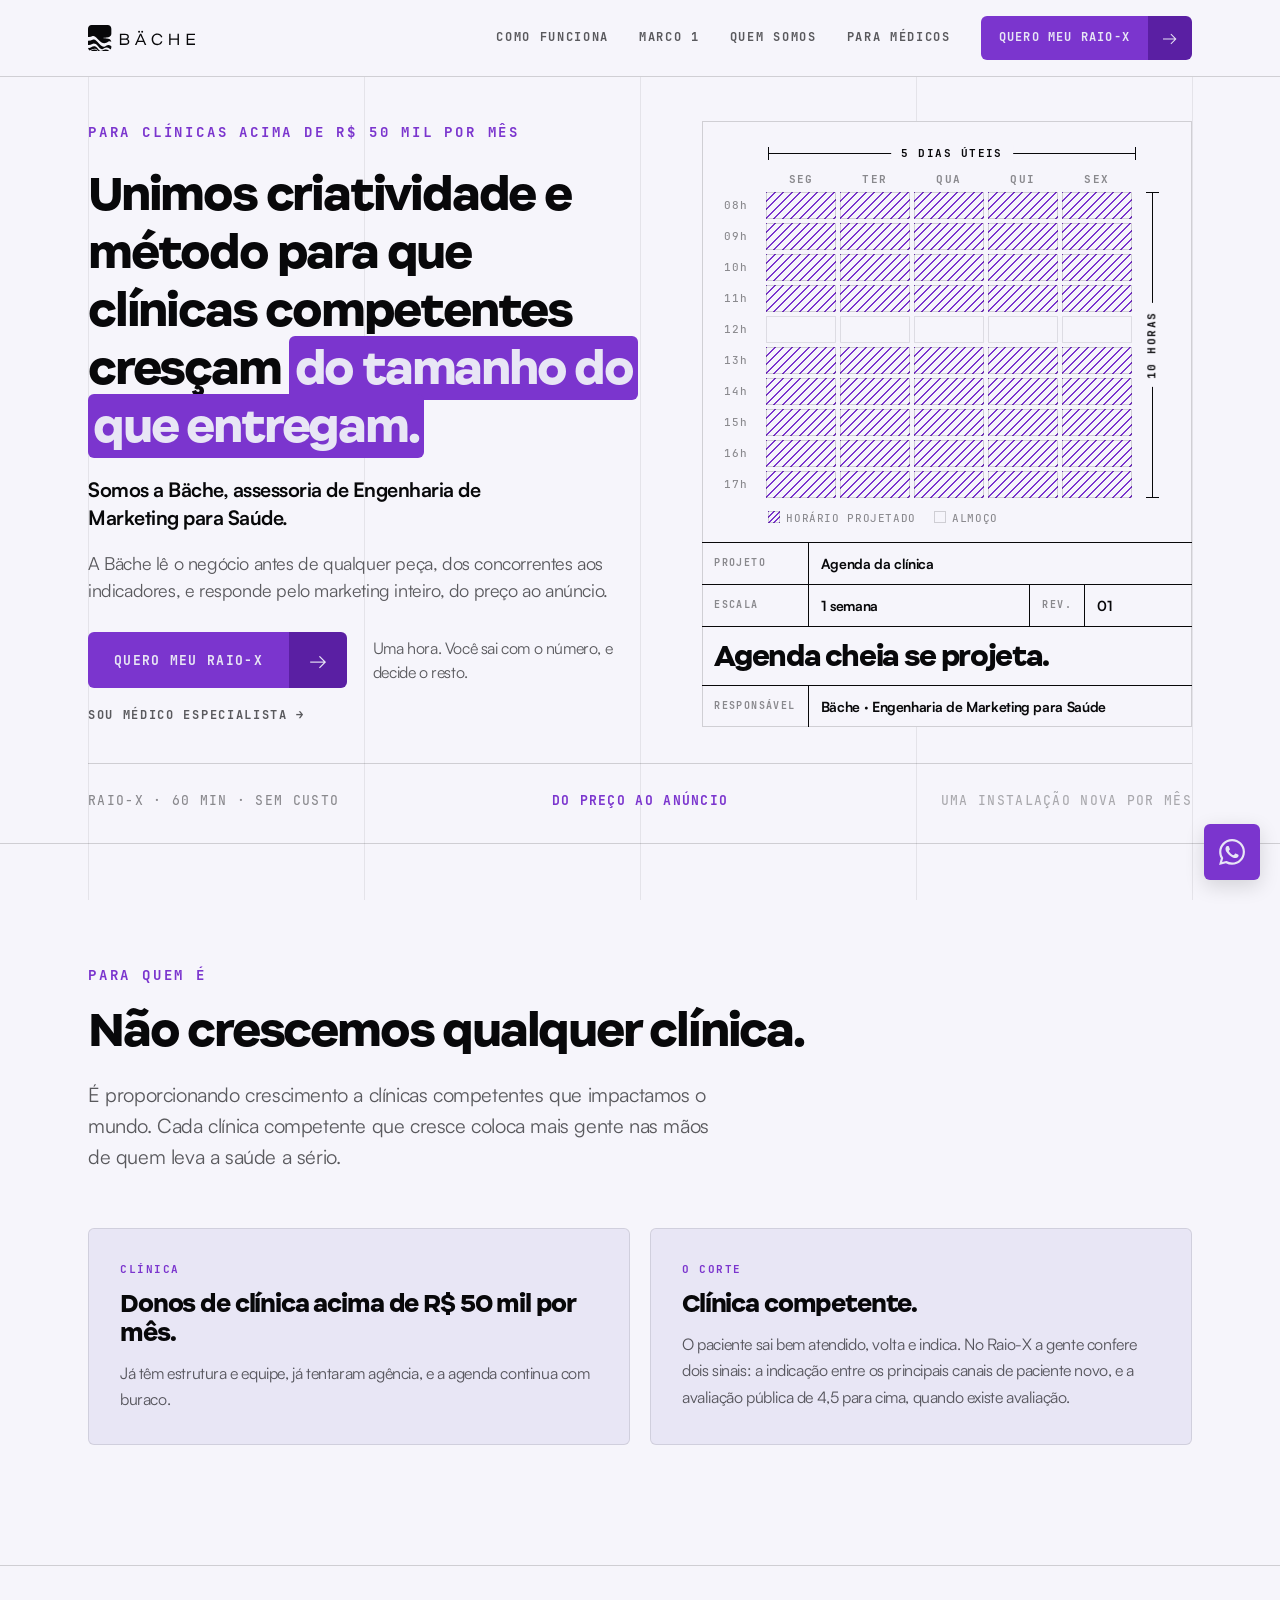
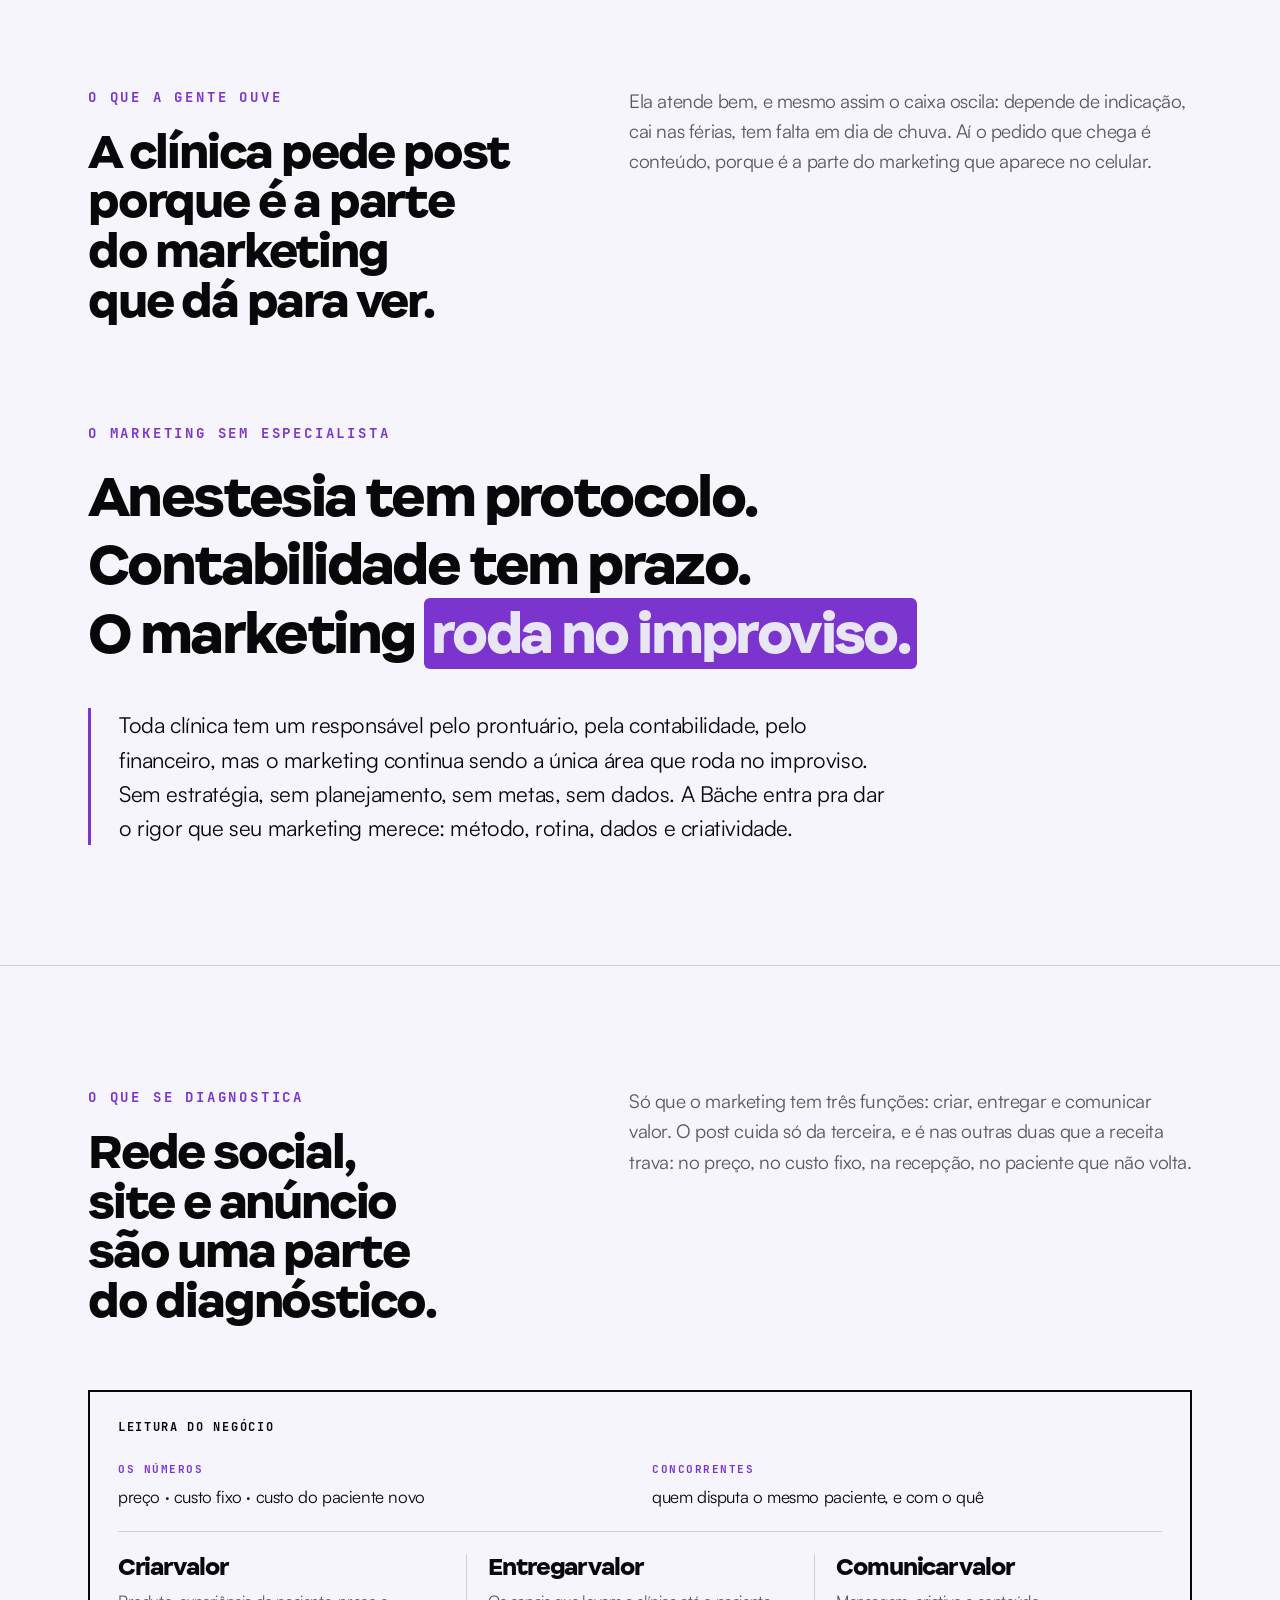
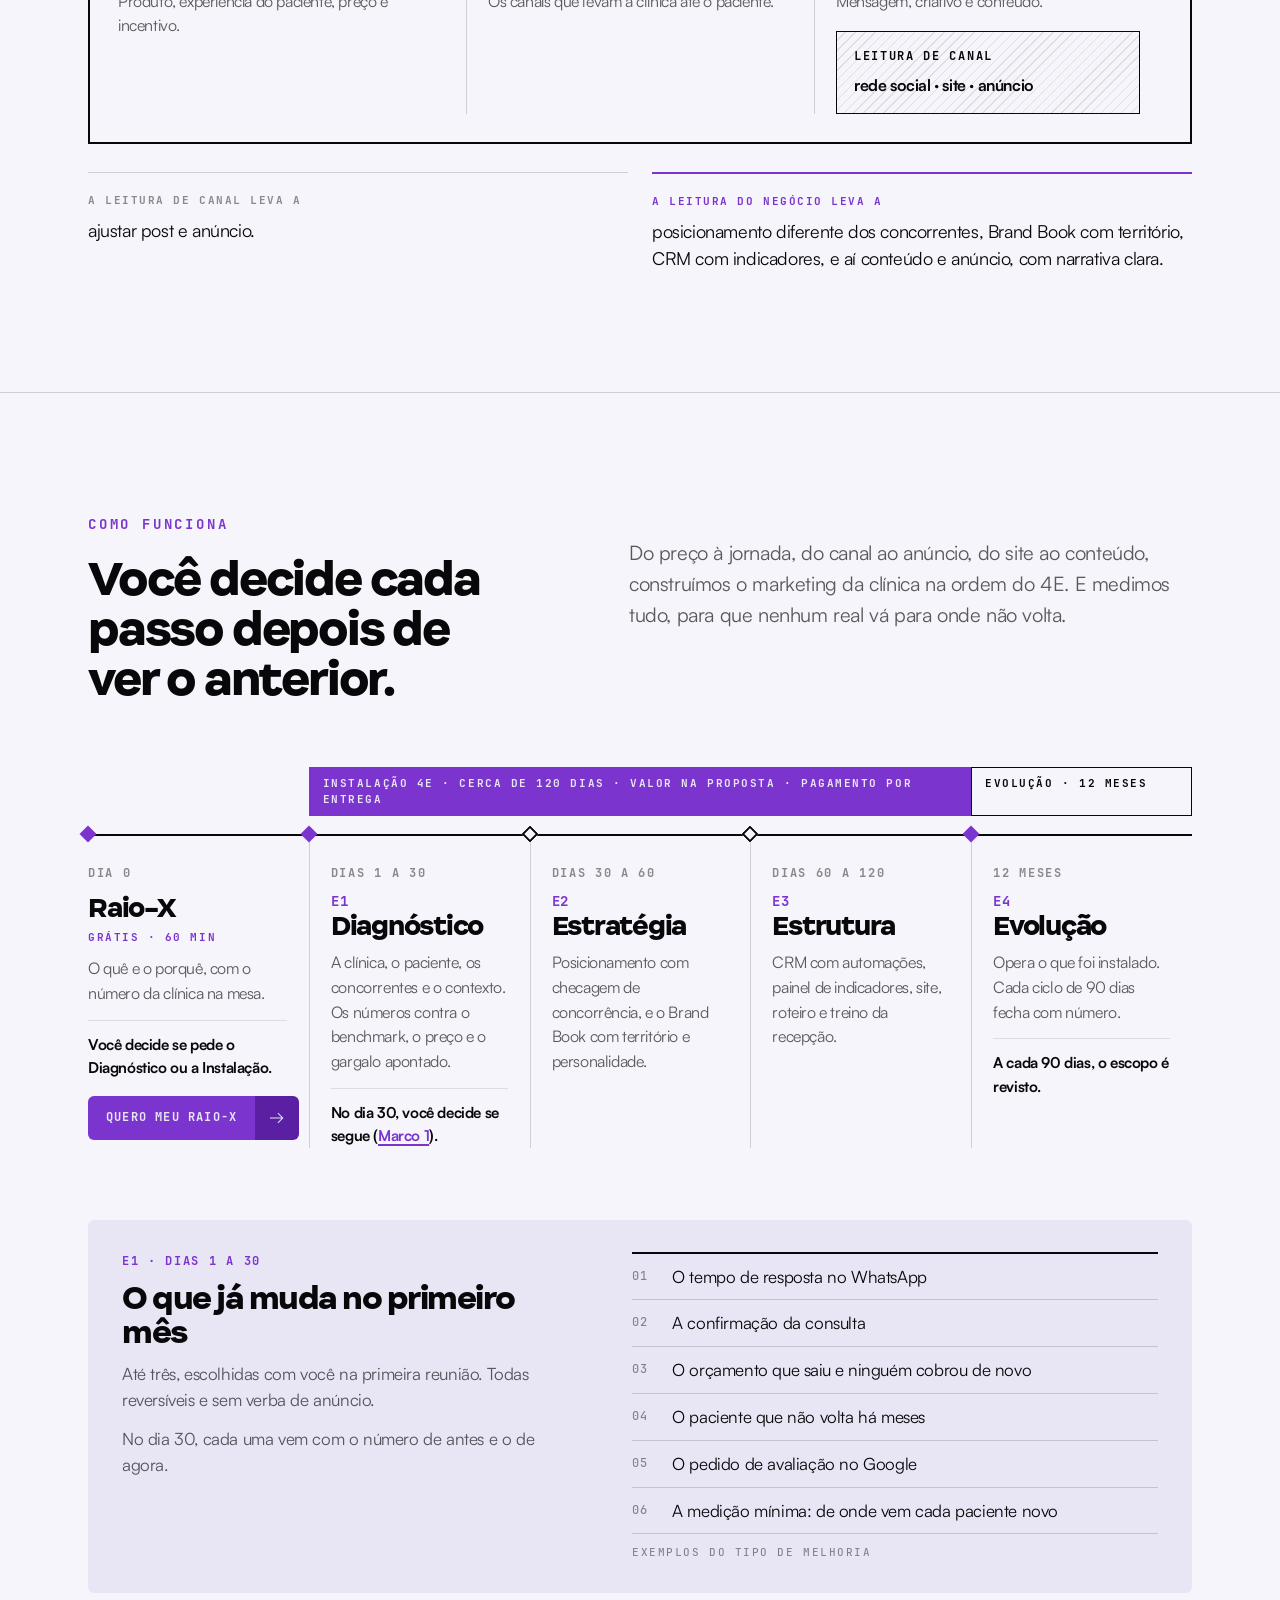
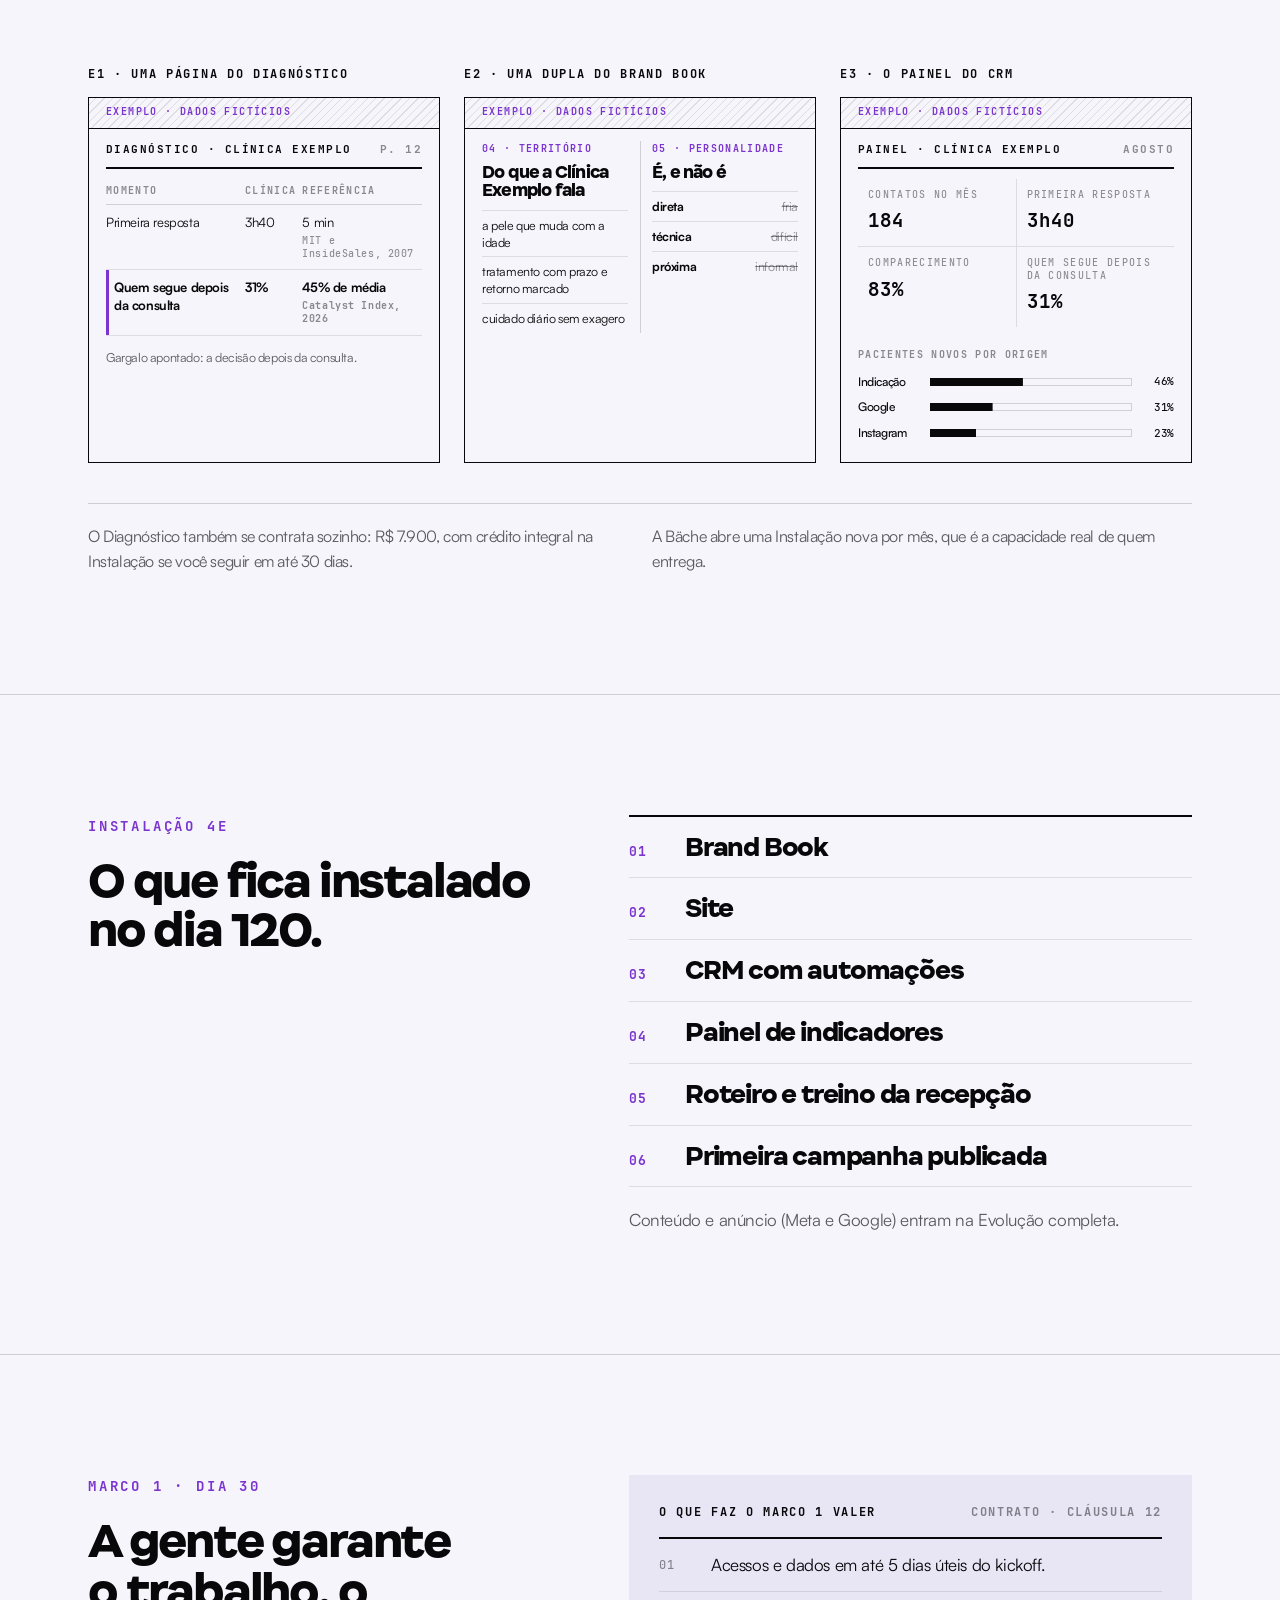
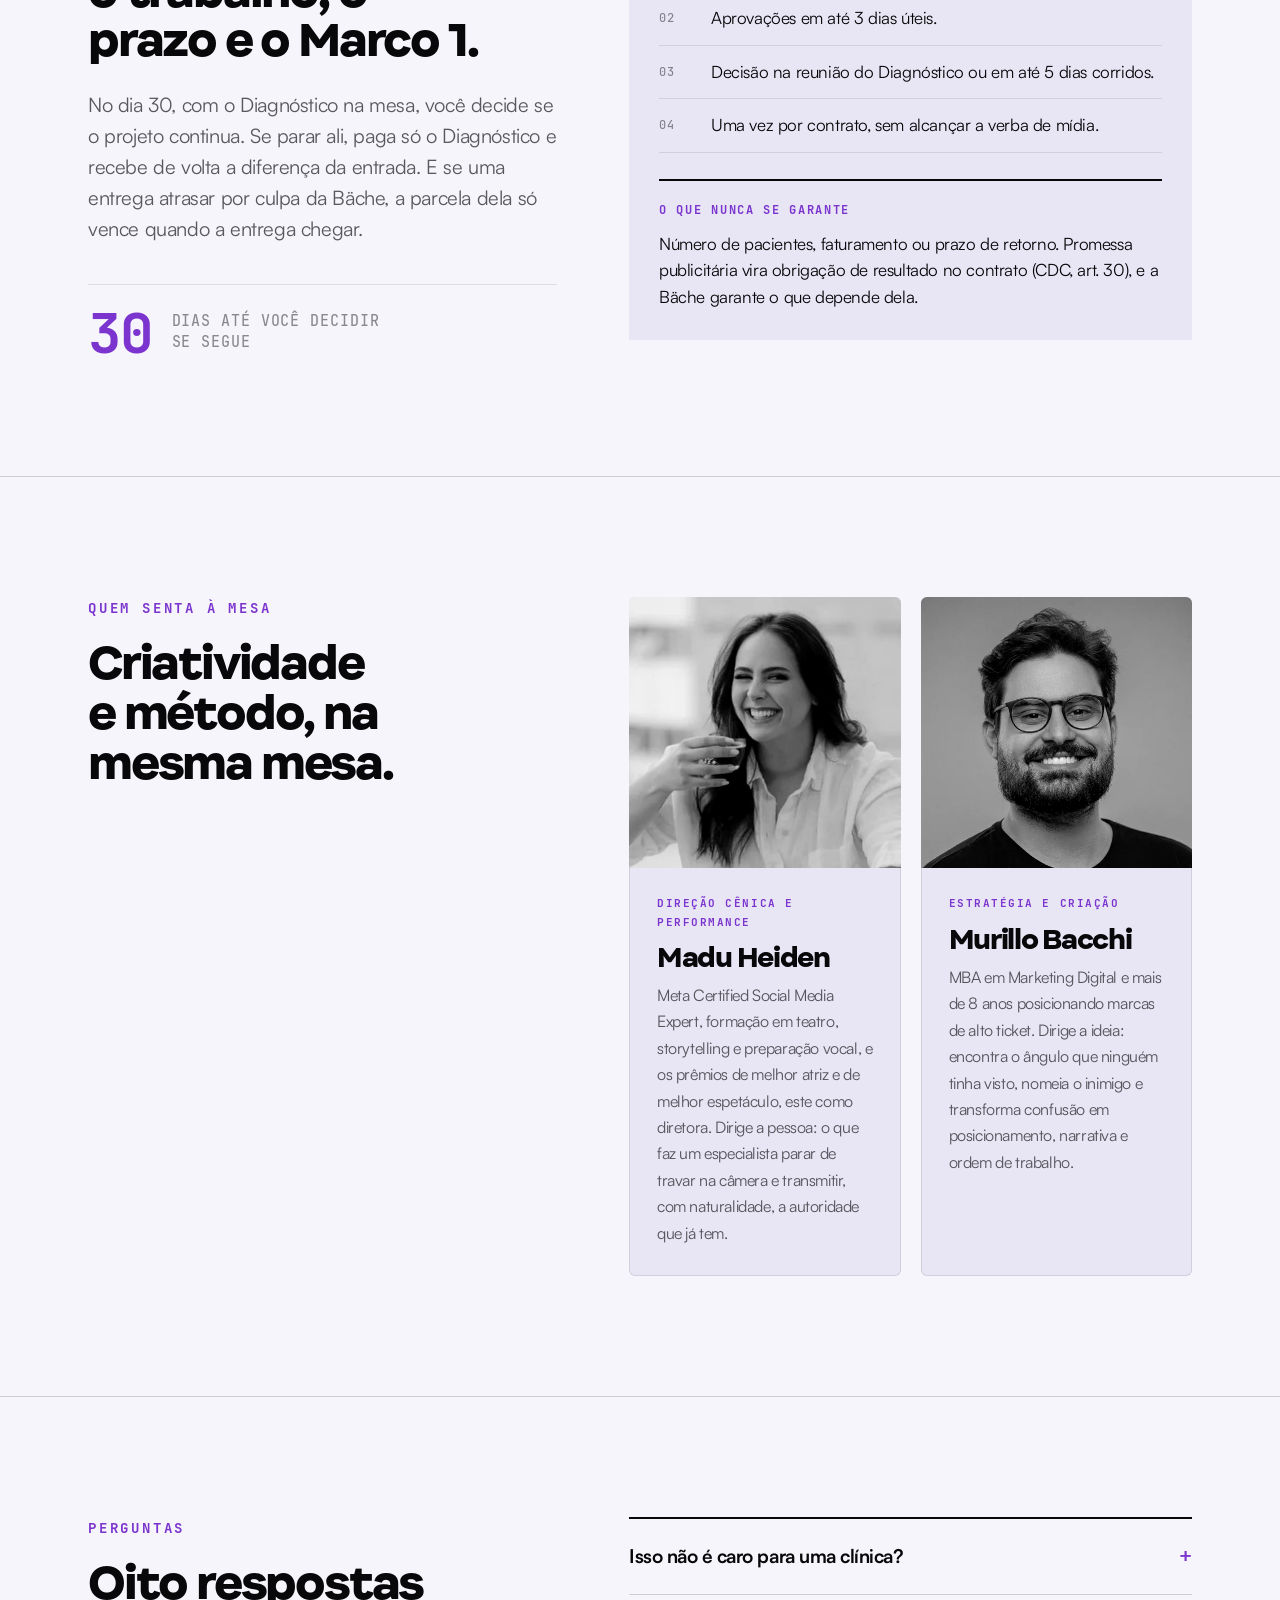
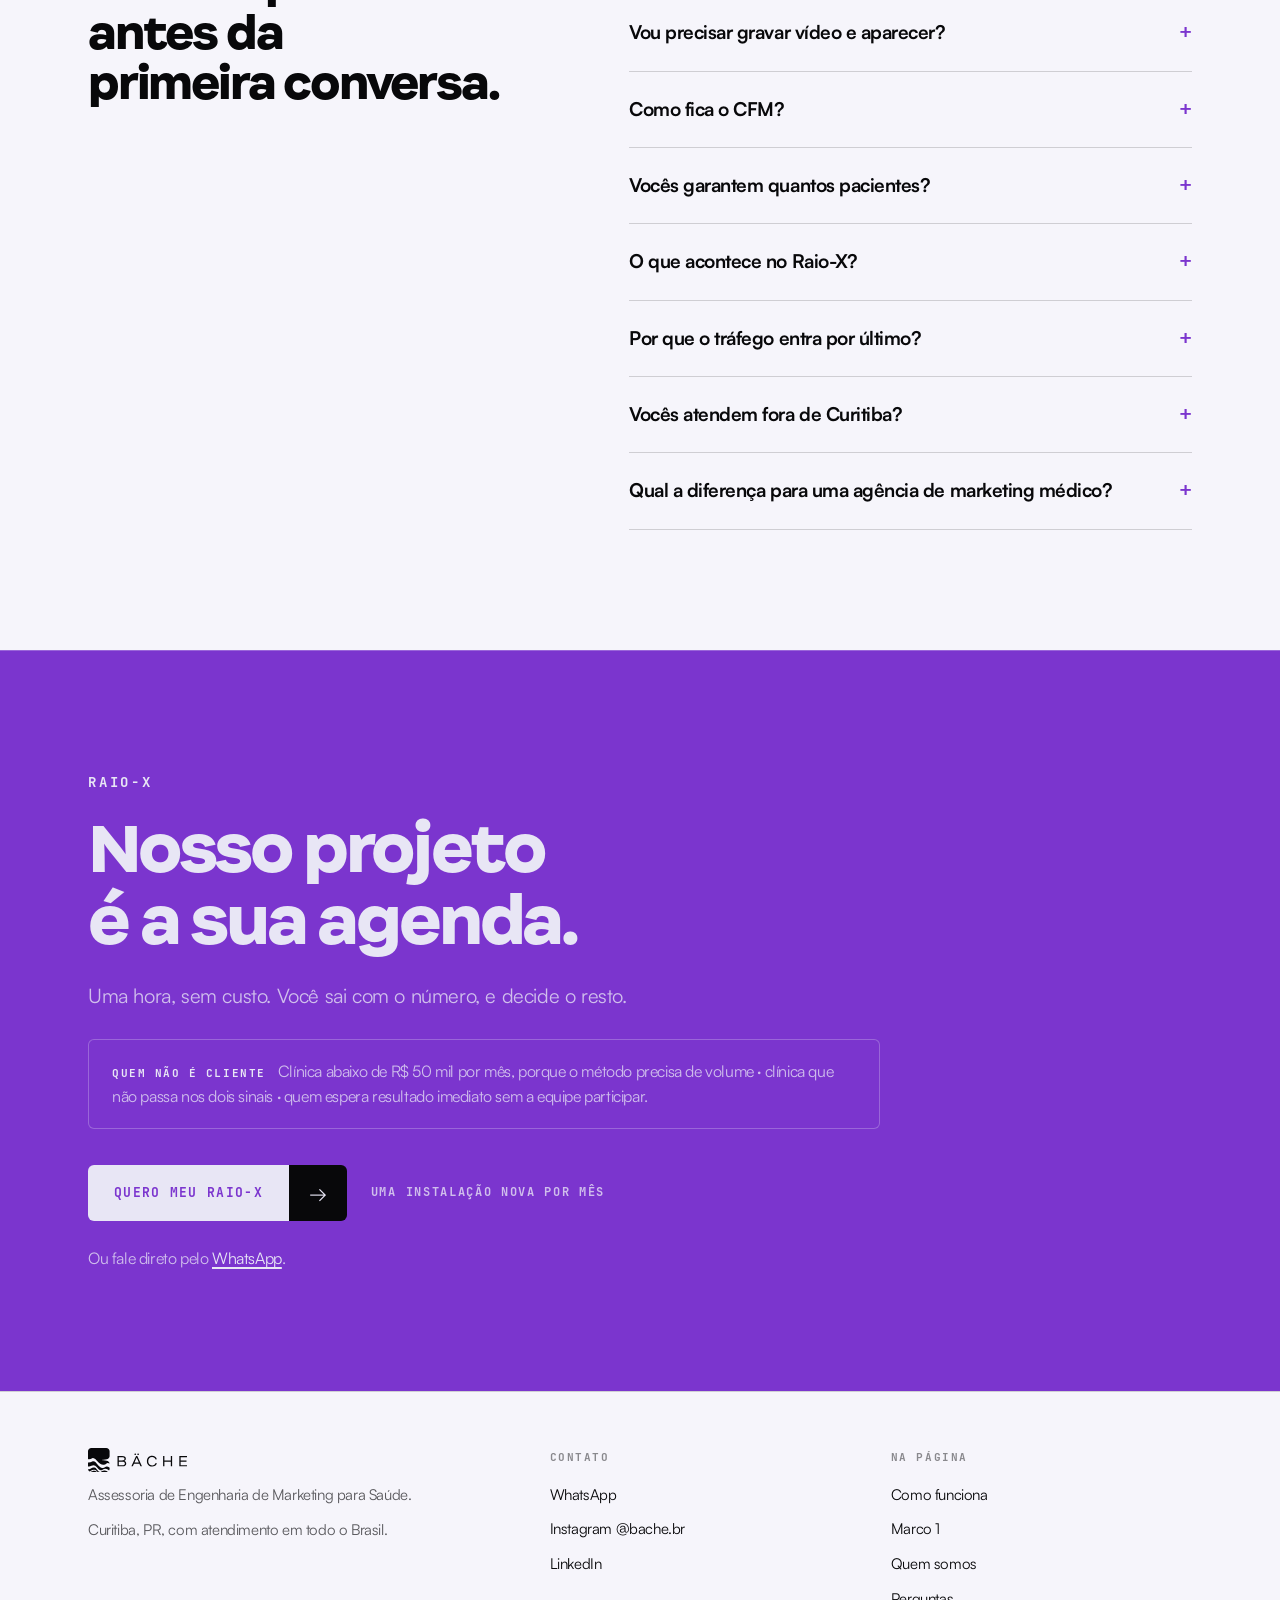
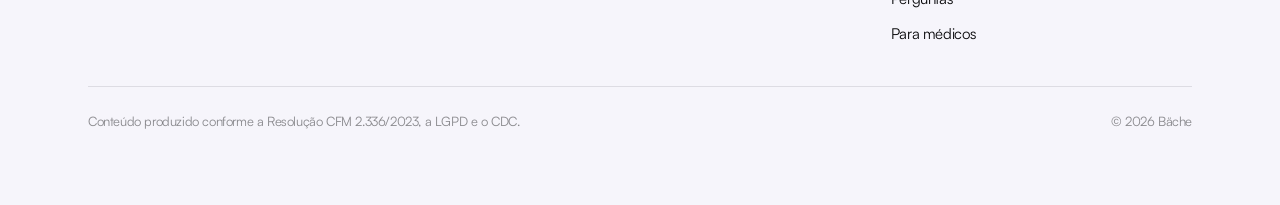
==== index.html @ 545c0c9e "test(clareza): as guardas da pagina viram teste, e o FAQ serve a qualquer pagina - tests/test_guarda" ====
<!doctype html>
<html lang="pt-BR">
<head>
<meta charset="utf-8">
<meta name="viewport" content="width=device-width, initial-scale=1">
<title>Bäche · Engenharia de Marketing para Saúde</title>
<meta name="description" content="Unimos criatividade e método para que clínicas competentes cresçam do tamanho do que entregam. Assessoria de Engenharia de Marketing para Saúde.">
<link rel="canonical" href="https://bache.com.br/">
<meta name="robots" content="index, follow, max-snippet:-1, max-image-preview:large">
<meta name="theme-color" content="#F6F5FB">
<meta property="og:type" content="website">
<meta property="og:locale" content="pt_BR">
<meta property="og:site_name" content="Bäche">
<meta property="og:url" content="https://bache.com.br/">
<meta property="og:title" content="Bäche · Engenharia de Marketing para Saúde">
<meta property="og:description" content="Unimos criatividade e método para que clínicas competentes cresçam do tamanho do que entregam.">
<meta property="og:image" content="https://bache.com.br/assets/og-image.png">
<meta property="og:image:width" content="1200">
<meta property="og:image:height" content="630">
<meta name="twitter:card" content="summary_large_image">

<link rel="icon" type="image/svg+xml" href="/assets/favicon.svg?v=2">
<link rel="icon" type="image/png" sizes="32x32" href="/assets/favicon-32.png">
<link rel="icon" type="image/png" sizes="16x16" href="/assets/favicon-16.png">
<link rel="shortcut icon" href="/favicon.ico">
<link rel="apple-touch-icon" sizes="180x180" href="/assets/apple-touch-icon.png">
<link rel="manifest" href="/site.webmanifest">

<link rel="preload" href="/ds/assets/fonts/Internacional-Black.woff2" as="font" type="font/woff2" crossorigin>
<link rel="preload" href="/ds/assets/fonts/Satoshi-Regular.woff2" as="font" type="font/woff2" crossorigin>
<link rel="stylesheet" href="/ds/styles.css?v=20260916a">
<link rel="stylesheet" href="/assets/css/site.css?v=20260916a">

<!-- A entrada das seções só liga com JS e sem pedido de movimento reduzido. ?still=1 desliga, para print. -->
<script>(function(d){var q=new URLSearchParams(location.search);var calmo=window.matchMedia&&matchMedia('(prefers-reduced-motion: reduce)').matches;if(!q.has('still')&&!calmo)d.documentElement.classList.add('anim');})(document);</script>

<!-- Google Tag Manager -->
<script>(function(w,d,s,l,i){w[l]=w[l]||[];w[l].push({'gtm.start':
new Date().getTime(),event:'gtm.js'});var f=d.getElementsByTagName(s)[0],
j=d.createElement(s),dl=l!='dataLayer'?'&l='+l:'';j.async=true;j.src=
'https://www.googletagmanager.com/gtm.js?id='+i+dl;f.parentNode.insertBefore(j,f);
})(window,document,'script','dataLayer','GTM-P7VS3KVG');</script>
<!-- End Google Tag Manager -->

<!-- Os eventos vão para o dataLayer; as tags (GA4, Meta) moram no GTM. -->
<script>
  window.dataLayer = window.dataLayer || [];
  window.bacheTrack = function (event, params) {
    window.dataLayer.push(Object.assign({ event: event }, params || {}));
  };
</script>

<script type="application/ld+json">
{
  "@context": "https://schema.org",
  "@graph": [
    {
      "@type": "Organization",
      "@id": "https://bache.com.br/#organizacao",
      "name": "Bäche",
      "alternateName": "Bäche · Engenharia de Marketing para Saúde",
      "description": "Assessoria de Engenharia de Marketing para Saúde. Unimos criatividade e método para que clínicas competentes cresçam do tamanho do que entregam.",
      "url": "https://bache.com.br/",
      "logo": { "@type": "ImageObject", "url": "https://bache.com.br/assets/img/bache-horizontal.svg" },
      "foundingDate": "2026",
      "foundingLocation": { "@type": "Place", "name": "Curitiba, PR, Brasil" },
      "areaServed": { "@type": "Country", "name": "Brasil" },
      "sameAs": ["https://instagram.com/bache.br", "https://www.linkedin.com/company/bachebr"],
      "founder": [
        { "@type": "Person", "name": "Murillo Bacchi", "jobTitle": "Estratégia e criação",
          "sameAs": ["https://murillobacchi.com.br", "https://instagram.com/murillobacchi"] },
        { "@type": "Person", "name": "Madu Heiden", "jobTitle": "Direção cênica e performance" }
      ]
    },
    {
      "@type": "WebSite",
      "@id": "https://bache.com.br/#site",
      "url": "https://bache.com.br/",
      "name": "Bäche",
      "inLanguage": "pt-BR",
      "publisher": { "@id": "https://bache.com.br/#organizacao" }
    },
    {
      "@type": "WebPage",
      "@id": "https://bache.com.br/#pagina",
      "url": "https://bache.com.br/",
      "name": "Bäche · Engenharia de Marketing para Saúde",
      "isPartOf": { "@id": "https://bache.com.br/#site" },
      "about": { "@id": "https://bache.com.br/#organizacao" },
      "inLanguage": "pt-BR",
      "primaryImageOfPage": { "@type": "ImageObject", "url": "https://bache.com.br/assets/og-image.png" }
    },
    {
      "@type": "Service",
      "@id": "https://bache.com.br/#servico",
      "name": "Engenharia de Marketing para Saúde",
      "serviceType": "Assessoria de marketing para clínicas e médicos",
      "provider": { "@id": "https://bache.com.br/#organizacao" },
      "areaServed": { "@type": "Country", "name": "Brasil" },
      "audience": { "@type": "BusinessAudience", "name": "Clínicas acima de R$ 50 mil de faturamento por mês e especialistas de alto ticket" },
      "hasOfferCatalog": {
        "@type": "OfferCatalog",
        "name": "Como se contrata",
        "itemListElement": [
          { "@type": "Offer", "name": "Raio-X", "price": "0", "priceCurrency": "BRL",
            "description": "Conversa de cerca de 60 minutos, sem custo, que mostra onde a receita trava e por quê." },
          { "@type": "Offer", "name": "Diagnóstico", "price": "7900", "priceCurrency": "BRL",
            "description": "Os números da clínica ao lado do benchmark do mercado, em 30 dias, com crédito integral na Instalação se a clínica seguir em até 30 dias." },
          { "@type": "Offer", "name": "Instalação 4E",
            "description": "As fases do 4E num contrato de cerca de 120 dias, com pagamento por entrega. Valor na proposta, depois do Raio-X." },
          { "@type": "Offer", "name": "Evolução",
            "description": "A operação do que foi instalado, por 12 meses, em ciclos de 90 dias, contratada junto com a Instalação." }
        ]
      }
    }
  ]
}
</script>
<!-- faq-schema:inicio -->
<script type="application/ld+json">
{
  "@context": "https://schema.org",
  "@type": "FAQPage",
  "mainEntity": [
    {
      "@type": "Question",
      "name": "Isso não é caro para uma clínica?",
      "acceptedAnswer": {
        "@type": "Answer",
        "text": "É um investimento grande, mas proporcional ao trabalho, e pago por entrega: uma parte na assinatura e o resto quando cada entrega chega. No Raio-X a gente faz a conta com o número da sua clínica, por exemplo quantos orçamentos saíram no mês passado sem ninguém cobrar de novo, vezes o ticket. E no dia 30 você vê o Diagnóstico e decide se segue."
      }
    },
    {
      "@type": "Question",
      "name": "Vou precisar gravar vídeo e aparecer?",
      "acceptedAnswer": {
        "@type": "Answer",
        "text": "Nos primeiros sessenta dias, não. O 4E lê o negócio e decide a estratégia antes de produzir qualquer peça. Quando a câmera entra, a Instalação traz o treino de gravação da equipe, com direção de quem veio do palco."
      }
    },
    {
      "@type": "Question",
      "name": "Como fica o CFM?",
      "acceptedAnswer": {
        "@type": "Answer",
        "text": "Toda peça passa pela Resolução CFM 2.336/2023, pela LGPD e pelo CDC antes de sair. Nada de antes e depois sensacionalista, promessa de cura ou título que o profissional não tem."
      }
    },
    {
      "@type": "Question",
      "name": "Vocês garantem quantos pacientes?",
      "acceptedAnswer": {
        "@type": "Answer",
        "text": "Não. A Bäche garante o trabalho, o prazo de cada entrega e o Marco 1. Número de pacientes, faturamento e prazo de retorno ficam fora do contrato, porque promessa publicitária vira obrigação de resultado (CDC, art. 30)."
      }
    },
    {
      "@type": "Question",
      "name": "O que acontece no Raio-X?",
      "acceptedAnswer": {
        "@type": "Answer",
        "text": "Uma hora de conversa, por chamada, sem custo. A gente olha o seu número e diz onde a receita trava e por quê, e nem sempre a trava é de marketing: às vezes é de operação ou de preço. O como vem na proposta, se fizer sentido para os dois lados, e o que você ouvir é seu mesmo que não siga com a gente."
      }
    },
    {
      "@type": "Question",
      "name": "Por que o tráfego entra por último?",
      "acceptedAnswer": {
        "@type": "Answer",
        "text": "Porque anúncio em cima de recepção sem rotina só compra mais falta. Primeiro a clínica responde, confirma e cobra, e só depois disso o anúncio entra."
      }
    },
    {
      "@type": "Question",
      "name": "Vocês atendem fora de Curitiba?",
      "acceptedAnswer": {
        "@type": "Answer",
        "text": "Sim, em todo o Brasil. Leitura, estratégia e acompanhamento acontecem por chamada, e o que precisa de presença, como o treino de gravação, é combinado na proposta."
      }
    },
    {
      "@type": "Question",
      "name": "Qual a diferença para uma agência de marketing médico?",
      "acceptedAnswer": {
        "@type": "Answer",
        "text": "Até onde o trabalho vai. A Bäche lê o negócio antes de qualquer peça e responde pelo marketing inteiro, do preço ao anúncio: preço, recepção, canal, site e conteúdo entram na mesma conta, e o post é uma parte dela."
      }
    }
  ]
}
</script>
<!-- faq-schema:fim -->
</head>
<body>
<!-- Google Tag Manager (noscript) -->
<noscript><iframe src="https://www.googletagmanager.com/ns.html?id=GTM-P7VS3KVG" height="0" width="0" style="display:none;visibility:hidden"></iframe></noscript>

<a class="l-pular" href="#conteudo">Pular para o conteúdo</a>
<div class="l-grade" aria-hidden="true"><span></span><span></span><span></span><span></span><span></span></div>

<header class="l-topo">
  <div class="l-wrap">
    <a class="l-logo" href="/" aria-label="Bäche, início"><img src="/assets/img/bache-horizontal.svg" alt="Bäche" width="116" height="28"></a>
    <nav class="l-nav" aria-label="Seções">
      <a href="#como-funciona">Como funciona</a>
      <a href="#marco-1">Marco 1</a>
      <a href="#quem-somos">Quem somos</a>
      <a href="/medicos">Para médicos</a>
      <a class="btn l-btn-p" href="#raio-x" data-raio-x><span>Quero meu Raio-X</span><span aria-hidden="true">&rarr;</span></a>
    </nav>
  </div>
</header>

<main id="conteudo">

<!-- 1 · Capa -->
<section class="l-capa" aria-labelledby="t-capa">
  <div class="l-wrap l-capa__in">
    <div>
      <span class="olho">Para clínicas acima de R$&nbsp;50 mil por mês</span>
      <h1 id="t-capa">Unimos criatividade e método para que clínicas competentes cresçam <mark>do tamanho do que entregam.</mark>
        <span class="l-nome">Somos a Bäche, assessoria de Engenharia de Marketing para Saúde.</span></h1>
      <p class="l-faz">A Bäche lê o negócio antes de qualquer peça, dos concorrentes aos indicadores, e responde pelo marketing inteiro, do preço ao anúncio.</p>
      <div class="l-pedido">
        <a class="btn" href="#raio-x" data-raio-x><span>Quero meu Raio-X</span><span aria-hidden="true">&rarr;</span></a>
        <p>Uma hora. Você sai com o número, e decide o resto.</p>
      </div>
      <a class="l-porta" href="/medicos">Sou médico especialista <span aria-hidden="true">&rarr;</span></a>
    </div>

    <figure class="o-agenda" aria-label="A agenda da semana desenhada como projeto técnico, com o carimbo do responsável">
      <div class="o-agenda__cota" aria-hidden="true"><i></i><i></i><span>5 dias úteis</span></div>
      <div class="o-agenda__quadro" aria-hidden="true">
        <span></span><span class="o-agenda__d">Seg</span><span class="o-agenda__d">Ter</span><span class="o-agenda__d">Qua</span><span class="o-agenda__d">Qui</span><span class="o-agenda__d">Sex</span><span></span>
        <span class="o-agenda__h">08h</span><i class="o-agenda__s"></i><i class="o-agenda__s"></i><i class="o-agenda__s"></i><i class="o-agenda__s"></i><i class="o-agenda__s"></i>
        <span class="o-agenda__cv"><i></i><i></i><span>10 horas</span></span>
        <span class="o-agenda__h">09h</span><i class="o-agenda__s"></i><i class="o-agenda__s"></i><i class="o-agenda__s"></i><i class="o-agenda__s"></i><i class="o-agenda__s"></i>
        <span class="o-agenda__h">10h</span><i class="o-agenda__s"></i><i class="o-agenda__s"></i><i class="o-agenda__s"></i><i class="o-agenda__s"></i><i class="o-agenda__s"></i>
        <span class="o-agenda__h">11h</span><i class="o-agenda__s"></i><i class="o-agenda__s"></i><i class="o-agenda__s"></i><i class="o-agenda__s"></i><i class="o-agenda__s"></i>
        <span class="o-agenda__h">12h</span><i class="o-agenda__s o-agenda__s--vazio"></i><i class="o-agenda__s o-agenda__s--vazio"></i><i class="o-agenda__s o-agenda__s--vazio"></i><i class="o-agenda__s o-agenda__s--vazio"></i><i class="o-agenda__s o-agenda__s--vazio"></i>
        <span class="o-agenda__h">13h</span><i class="o-agenda__s"></i><i class="o-agenda__s"></i><i class="o-agenda__s"></i><i class="o-agenda__s"></i><i class="o-agenda__s"></i>
        <span class="o-agenda__h">14h</span><i class="o-agenda__s"></i><i class="o-agenda__s"></i><i class="o-agenda__s"></i><i class="o-agenda__s"></i><i class="o-agenda__s"></i>
        <span class="o-agenda__h">15h</span><i class="o-agenda__s"></i><i class="o-agenda__s"></i><i class="o-agenda__s"></i><i class="o-agenda__s"></i><i class="o-agenda__s"></i>
        <span class="o-agenda__h">16h</span><i class="o-agenda__s"></i><i class="o-agenda__s"></i><i class="o-agenda__s"></i><i class="o-agenda__s"></i><i class="o-agenda__s"></i>
        <span class="o-agenda__h">17h</span><i class="o-agenda__s"></i><i class="o-agenda__s"></i><i class="o-agenda__s"></i><i class="o-agenda__s"></i><i class="o-agenda__s"></i>
      </div>
      <div class="o-agenda__leg"><span><b></b>Horário projetado</span><span><b class="o-agenda__leg-vazio"></b>Almoço</span></div>
      <table>
        <tr><th scope="row">Projeto</th><td colspan="3">Agenda da clínica</td></tr>
        <tr><th scope="row">Escala</th><td>1 semana</td><th scope="row">Rev.</th><td>01</td></tr>
        <tr><td colspan="4" class="o-agenda__tag">Agenda cheia se projeta.</td></tr>
        <tr><th scope="row">Responsável</th><td colspan="3">Bäche · Engenharia de Marketing para Saúde</td></tr>
      </table>
    </figure>
  </div>
  <div class="l-wrap l-capa__faixa">
    <div class="faixa"><span>Raio-X · 60 min · sem custo</span><span>Do preço ao anúncio</span><span>Uma Instalação nova por mês</span></div>
  </div>
</section>

<!-- 2 · Para quem é -->
<section class="l-sec" id="para-quem" aria-labelledby="t-quem">
  <div class="l-wrap">
    <header class="l-cab l-cab--larga l-sobe">
      <span class="olho">Para quem é</span>
      <h2 id="t-quem">Não crescemos qualquer clínica.</h2>
      <p class="l-lead">É proporcionando crescimento a clínicas competentes que impactamos o mundo. Cada clínica competente que cresce coloca mais gente nas mãos de quem leva a saúde a sério.</p>
    </header>
    <ul class="o-perfis">
      <li class="card l-sobe"><span class="o-perfis__r">Clínica</span><h3>Donos de clínica acima de R$&nbsp;50 mil por mês.</h3><p>Já têm estrutura e equipe, já tentaram agência, e a agenda continua com buraco.</p></li>
      <li class="card l-sobe"><span class="o-perfis__r">O corte</span><h3>Clínica competente.</h3><p>O paciente sai bem atendido, volta e indica. No Raio-X a gente confere dois sinais: a indicação entre os principais canais de paciente novo, e a avaliação pública de 4,5 para cima, quando existe avaliação.</p></li>
    </ul>
  </div>
</section>

<!-- 3 · A tensão e a área sem especialista -->
<section class="l-sec" id="tensao" aria-labelledby="t-tensao">
  <div class="l-wrap">
    <div class="l-duas">
      <header class="l-cab l-sobe">
        <span class="olho">O que a gente ouve</span>
        <h2 id="t-tensao">A clínica pede post porque é a parte do marketing que dá para ver.</h2>
      </header>
      <div class="l-texto l-sobe">
        <p>Ela atende bem, e mesmo assim o caixa oscila: depende de indicação, cai nas férias, tem falta em dia de chuva. Aí o pedido que chega é conteúdo, porque é a parte do marketing que aparece no celular.</p>
      </div>
    </div>
    <div class="l-improviso">
      <span class="olho l-sobe">O marketing sem especialista</span>
      <h3 class="l-anafora l-sobe">Anestesia tem protocolo.<br> Contabilidade tem prazo.<br> O marketing <mark>roda no improviso.</mark></h3>
      <div class="o-declara l-sobe">
        <p>Toda clínica tem um responsável pelo prontuário, pela contabilidade, pelo financeiro, mas o marketing continua sendo a única área que roda no improviso. Sem estratégia, sem planejamento, sem metas, sem dados. A Bäche entra pra dar o rigor que seu marketing merece: método, rotina, dados e criatividade.</p>
      </div>
    </div>
  </div>
</section>

<!-- 4 · As duas leituras: a de canal cabe dentro da do negócio -->
<section class="l-sec" id="leituras" aria-labelledby="t-leituras">
  <div class="l-wrap">
    <div class="l-duas">
      <header class="l-cab l-sobe">
        <span class="olho">O que se diagnostica</span>
        <h2 id="t-leituras">Rede social, site e anúncio são uma parte do diagnóstico.</h2>
      </header>
      <div class="l-texto l-sobe">
        <p>Só que o marketing tem três funções: criar, entregar e comunicar valor. O post cuida só da terceira, e é nas outras duas que a receita trava: no preço, no custo fixo, na recepção, no paciente que não volta.</p>
      </div>
    </div>
    <figure class="o-leituras l-sobe" aria-label="A leitura de canal desenhada dentro da leitura do negócio">
      <figcaption class="o-leituras__r">Leitura do negócio</figcaption>
      <dl class="o-leituras__base">
        <div><dt>Os números</dt><dd>preço · custo fixo · custo do paciente novo</dd></div>
        <div><dt>Concorrentes</dt><dd>quem disputa o mesmo paciente, e com o quê</dd></div>
      </dl>
      <ol class="o-leituras__funcoes">
        <li><span class="o-leituras__n">Criar valor</span><p>Produto, experiência do paciente, preço e incentivo.</p></li>
        <li><span class="o-leituras__n">Entregar valor</span><p>Os canais que levam a clínica até o paciente.</p></li>
        <li><span class="o-leituras__n">Comunicar valor</span><p>Mensagem, criativo e conteúdo.</p>
          <div class="o-leituras__canal"><span class="o-leituras__r">Leitura de canal</span><p>rede social · site · anúncio</p></div>
        </li>
      </ol>
    </figure>
    <ul class="o-saidas l-sobe">
      <li><span class="o-saidas__r">A leitura de canal leva a</span><p>ajustar post e anúncio.</p></li>
      <li><span class="o-saidas__r">A leitura do negócio leva a</span><p>posicionamento diferente dos concorrentes, Brand Book com território, CRM com indicadores, e aí conteúdo e anúncio, com narrativa clara.</p></li>
    </ul>
  </div>
</section>

<!-- 5 · Como funciona: o 4E e a escada num desenho só -->
<section class="l-sec" id="como-funciona" aria-labelledby="t-como">
  <div class="l-wrap">
    <div class="l-duas">
      <header class="l-cab l-sobe">
        <span class="olho">Como funciona</span>
        <h2 id="t-como">Você decide cada passo depois de ver o anterior.</h2>
      </header>
      <p class="l-lead l-sobe">Do preço à jornada, do canal ao anúncio, do site ao conteúdo, construímos o marketing da clínica na ordem do 4E. E medimos tudo, para que nenhum real vá para onde não volta.</p>
    </div>

    <div class="o-linha l-sobe">
      <div class="o-linha__faixas">
        <span class="o-linha__faixa o-linha__faixa--inst">Instalação 4E · cerca de 120 dias · valor na proposta · pagamento por entrega</span>
        <span class="o-linha__faixa o-linha__faixa--evo">Evolução · 12 meses</span>
      </div>
      <ol class="o-linha__marcos">
        <li class="o-marco o-marco--decide">
          <span class="o-marco__quando">Dia 0</span>
          <h3 class="o-marco__t">Raio-X</h3>
          <span class="o-marco__r">Grátis · 60 min</span>
          <p>O quê e o porquê, com o número da clínica na mesa.</p>
          <p class="o-marco__decide">Você decide se pede o Diagnóstico ou a Instalação.</p>
          <a class="btn l-btn-p" href="#raio-x" data-raio-x><span>Quero meu Raio-X</span><span aria-hidden="true">&rarr;</span></a>
        </li>
        <li class="o-marco o-marco--decide">
          <span class="o-marco__quando">Dias 1 a 30</span>
          <h3 class="o-marco__t"><span class="o-marco__e">E1</span> Diagnóstico</h3>
          <p>A clínica, o paciente, os concorrentes e o contexto. Os números contra o benchmark, o preço e o gargalo apontado.</p>
          <p class="o-marco__decide">No dia 30, você decide se segue (<a href="#marco-1">Marco 1</a>).</p>
        </li>
        <li class="o-marco">
          <span class="o-marco__quando">Dias 30 a 60</span>
          <h3 class="o-marco__t"><span class="o-marco__e">E2</span> Estratégia</h3>
          <p>Posicionamento com checagem de concorrência, e o Brand Book com território e personalidade.</p>
        </li>
        <li class="o-marco">
          <span class="o-marco__quando">Dias 60 a 120</span>
          <h3 class="o-marco__t"><span class="o-marco__e">E3</span> Estrutura</h3>
          <p>CRM com automações, painel de indicadores, site, roteiro e treino da recepção.</p>
        </li>
        <li class="o-marco o-marco--decide">
          <span class="o-marco__quando">12 meses</span>
          <h3 class="o-marco__t"><span class="o-marco__e">E4</span> Evolução</h3>
          <p>Opera o que foi instalado. Cada ciclo de 90 dias fecha com número.</p>
          <p class="o-marco__decide">A cada 90 dias, o escopo é revisto.</p>
        </li>
      </ol>
    </div>

    <div class="o-mes l-sobe">
      <div>
        <span class="o-mes__r">E1 · Dias 1 a 30</span>
        <h3>O que já muda no primeiro mês</h3>
        <p>Até três, escolhidas com você na primeira reunião. Todas reversíveis e sem verba de anúncio.</p>
        <p>No dia 30, cada uma vem com o número de antes e o de agora.</p>
      </div>
      <div>
        <ol class="o-mes__lista">
          <li>O tempo de resposta no WhatsApp</li>
          <li>A confirmação da consulta</li>
          <li>O orçamento que saiu e ninguém cobrou de novo</li>
          <li>O paciente que não volta há meses</li>
          <li>O pedido de avaliação no Google</li>
          <li>A medição mínima: de onde vem cada paciente novo</li>
        </ol>
        <p class="o-mes__nota">Exemplos do tipo de melhoria</p>
      </div>
    </div>

    <ul class="o-exemplos">
      <li class="l-sobe">
        <span class="o-exemplos__r">E1 · Uma página do Diagnóstico</span>
        <figure class="o-exemplo" aria-label="Exemplo, com dados fictícios, de uma página do Diagnóstico">
          <div class="o-exemplo__selo">Exemplo · dados fictícios</div>
          <div class="o-exemplo__cab"><span>Diagnóstico · Clínica Exemplo</span><span>p. 12</span></div>
          <table>
            <thead><tr><th>Momento</th><th>Clínica</th><th>Referência</th></tr></thead>
            <tbody>
              <tr><td>Primeira resposta</td><td>3h40</td><td>5 min<small>MIT e InsideSales, 2007</small></td></tr>
              <tr class="is-gargalo"><td>Quem segue depois da consulta</td><td>31%</td><td>45% de média<small>Catalyst Index, 2026</small></td></tr>
            </tbody>
          </table>
          <p class="o-exemplo__nota">Gargalo apontado: a decisão depois da consulta.</p>
        </figure>
      </li>
      <li class="l-sobe">
        <span class="o-exemplos__r">E2 · Uma dupla do Brand Book</span>
        <figure class="o-exemplo" aria-label="Exemplo, com dados fictícios, de duas páginas do Brand Book">
          <div class="o-exemplo__selo">Exemplo · dados fictícios</div>
          <div class="o-exemplo__dupla">
            <div>
              <span class="o-exemplo__pag">04 · Território</span>
              <p class="o-exemplo__tit">Do que a Clínica Exemplo fala</p>
              <ul>
                <li>a pele que muda com a idade</li>
                <li>tratamento com prazo e retorno marcado</li>
                <li>cuidado diário sem exagero</li>
              </ul>
            </div>
            <div>
              <span class="o-exemplo__pag">05 · Personalidade</span>
              <p class="o-exemplo__tit">É, e não é</p>
              <ul class="o-exemplo__enao">
                <li><b>direta</b><span>fria</span></li>
                <li><b>técnica</b><span>difícil</span></li>
                <li><b>próxima</b><span>informal</span></li>
              </ul>
            </div>
          </div>
        </figure>
      </li>
      <li class="l-sobe">
        <span class="o-exemplos__r">E3 · O painel do CRM</span>
        <figure class="o-exemplo" aria-label="Exemplo, com dados fictícios, do painel de indicadores">
          <div class="o-exemplo__selo">Exemplo · dados fictícios</div>
          <div class="o-exemplo__cab"><span>Painel · Clínica Exemplo</span><span>agosto</span></div>
          <dl class="o-exemplo__kpis">
            <div><dt>Contatos no mês</dt><dd>184</dd></div>
            <div><dt>Primeira resposta</dt><dd>3h40</dd></div>
            <div><dt>Comparecimento</dt><dd>83%</dd></div>
            <div><dt>Quem segue depois da consulta</dt><dd>31%</dd></div>
          </dl>
          <div class="o-exemplo__origem">
            <span>Pacientes novos por origem</span>
            <ul>
              <li style="--p: 46%"><b>Indicação</b><span class="o-exemplo__barra"></span><i>46%</i></li>
              <li style="--p: 31%"><b>Google</b><span class="o-exemplo__barra"></span><i>31%</i></li>
              <li style="--p: 23%"><b>Instagram</b><span class="o-exemplo__barra"></span><i>23%</i></li>
            </ul>
          </div>
        </figure>
      </li>
    </ul>

    <div class="o-linha__pe l-sobe">
      <p>O Diagnóstico também se contrata sozinho: R$&nbsp;7.900, com crédito integral na Instalação se você seguir em até 30 dias.</p>
      <p>A Bäche abre uma Instalação nova por mês, que é a capacidade real de quem entrega.</p>
    </div>
  </div>
</section>

<!-- 6 · O que fica instalado -->
<section class="l-sec" id="instalado" aria-labelledby="t-instalado">
  <div class="l-wrap l-duas">
    <header class="l-cab l-sobe">
      <span class="olho">Instalação 4E</span>
      <h2 id="t-instalado">O que fica instalado no dia 120.</h2>
    </header>
    <div class="l-sobe">
      <ol class="o-instalado">
        <li>Brand Book</li>
        <li>Site</li>
        <li>CRM com automações</li>
        <li>Painel de indicadores</li>
        <li>Roteiro e treino da recepção</li>
        <li>Primeira campanha publicada</li>
      </ol>
      <p class="o-instalado__par">Conteúdo e anúncio (Meta e Google) entram na Evolução completa.</p>
    </div>
  </div>
</section>

<!-- 7 · O Marco 1 -->
<section class="l-sec" id="marco-1" aria-labelledby="t-marco">
  <div class="l-wrap l-duas">
    <div class="l-sobe">
      <header class="l-cab">
        <span class="olho">Marco 1 · dia 30</span>
        <h2 id="t-marco">A gente garante o trabalho, o prazo e o Marco 1.</h2>
      </header>
      <p class="l-lead">No dia 30, com o Diagnóstico na mesa, você decide se o projeto continua. Se parar ali, paga só o Diagnóstico e recebe de volta a diferença da entrada. E se uma entrega atrasar por culpa da Bäche, a parcela dela só vence quando a entrega chegar.</p>
      <div class="dado l-marco__dado"><b>30</b><span>dias até você decidir se segue</span></div>
    </div>
    <div class="o-doc l-sobe">
      <div class="o-doc__cab"><span>O que faz o Marco 1 valer</span><span>Contrato · cláusula 12</span></div>
      <ol class="o-doc__lista">
        <li><i>01</i><span>Acessos e dados em até 5 dias úteis do kickoff.</span></li>
        <li><i>02</i><span>Aprovações em até 3 dias úteis.</span></li>
        <li><i>03</i><span>Decisão na reunião do Diagnóstico ou em até 5 dias corridos.</span></li>
        <li><i>04</i><span>Uma vez por contrato, sem alcançar a verba de mídia.</span></li>
      </ol>
      <div class="o-doc__nunca">
        <span class="o-doc__r">O que nunca se garante</span>
        <p>Número de pacientes, faturamento ou prazo de retorno. Promessa publicitária vira obrigação de resultado no contrato (CDC, art. 30), e a Bäche garante o que depende dela.</p>
      </div>
    </div>
  </div>
</section>

<!-- 8 · Quem somos -->
<section class="l-sec" id="quem-somos" aria-labelledby="t-mesa">
  <div class="l-wrap">
    <div class="l-duas l-duas--mesa">
      <header class="l-cab l-sobe">
        <span class="olho">Quem senta à mesa</span>
        <h2 id="t-mesa">Criatividade e método, na mesma mesa.</h2>
      </header>
      <ul class="o-mesa">
        <li class="card l-sobe">
          <img class="o-mesa__foto" src="/assets/img/madu.webp" alt="Madu Heiden" width="375" height="375" loading="lazy">
          <div class="o-mesa__txt">
            <span class="o-mesa__r">Direção cênica e performance</span>
            <h3>Madu Heiden</h3>
            <p>Meta Certified Social Media Expert, formação em teatro, storytelling e preparação vocal, e os prêmios de melhor atriz e de melhor espetáculo, este como diretora. Dirige a pessoa: o que faz um especialista parar de travar na câmera e transmitir, com naturalidade, a autoridade que já tem.</p>
          </div>
        </li>
        <li class="card l-sobe">
          <img class="o-mesa__foto" src="/assets/img/murillo.webp" alt="Murillo Bacchi" width="480" height="480" loading="lazy">
          <div class="o-mesa__txt">
            <span class="o-mesa__r">Estratégia e criação</span>
            <h3>Murillo Bacchi</h3>
            <p>MBA em Marketing Digital e mais de 8 anos posicionando marcas de alto ticket. Dirige a ideia: encontra o ângulo que ninguém tinha visto, nomeia o inimigo e transforma confusão em posicionamento, narrativa e ordem de trabalho.</p>
          </div>
        </li>
      </ul>
    </div>
  </div>
</section>

<!-- 9 · Perguntas (o FAQPage do JSON-LD sai daqui: python scripts/faq_schema.py) -->
<section class="l-sec" id="perguntas" aria-labelledby="t-perguntas">
  <div class="l-wrap l-duas">
    <header class="l-cab l-sobe">
      <span class="olho">Perguntas</span>
      <h2 id="t-perguntas">Oito respostas antes da primeira conversa.</h2>
    </header>
    <div class="o-faq l-sobe">
      <details><summary>Isso não é caro para uma clínica?</summary><div class="o-faq__r"><p>É um investimento grande, mas proporcional ao trabalho, e pago por entrega: uma parte na assinatura e o resto quando cada entrega chega. No Raio-X a gente faz a conta com o número da sua clínica, por exemplo quantos orçamentos saíram no mês passado sem ninguém cobrar de novo, vezes o ticket. E no dia 30 você vê o Diagnóstico e decide se segue.</p></div></details>
      <details><summary>Vou precisar gravar vídeo e aparecer?</summary><div class="o-faq__r"><p>Nos primeiros sessenta dias, não. O 4E lê o negócio e decide a estratégia antes de produzir qualquer peça. Quando a câmera entra, a Instalação traz o treino de gravação da equipe, com direção de quem veio do palco.</p></div></details>
      <details><summary>Como fica o CFM?</summary><div class="o-faq__r"><p>Toda peça passa pela Resolução CFM 2.336/2023, pela LGPD e pelo CDC antes de sair. Nada de antes e depois sensacionalista, promessa de cura ou título que o profissional não tem.</p></div></details>
      <details><summary>Vocês garantem quantos pacientes?</summary><div class="o-faq__r"><p>Não. A Bäche garante o trabalho, o prazo de cada entrega e o Marco 1. Número de pacientes, faturamento e prazo de retorno ficam fora do contrato, porque promessa publicitária vira obrigação de resultado (CDC, art. 30).</p></div></details>
      <details><summary>O que acontece no Raio-X?</summary><div class="o-faq__r"><p>Uma hora de conversa, por chamada, sem custo. A gente olha o seu número e diz onde a receita trava e por quê, e nem sempre a trava é de marketing: às vezes é de operação ou de preço. O como vem na proposta, se fizer sentido para os dois lados, e o que você ouvir é seu mesmo que não siga com a gente.</p></div></details>
      <details><summary>Por que o tráfego entra por último?</summary><div class="o-faq__r"><p>Porque anúncio em cima de recepção sem rotina só compra mais falta. Primeiro a clínica responde, confirma e cobra, e só depois disso o anúncio entra.</p></div></details>
      <details><summary>Vocês atendem fora de Curitiba?</summary><div class="o-faq__r"><p>Sim, em todo o Brasil. Leitura, estratégia e acompanhamento acontecem por chamada, e o que precisa de presença, como o treino de gravação, é combinado na proposta.</p></div></details>
      <details><summary>Qual a diferença para uma agência de marketing médico?</summary><div class="o-faq__r"><p>Até onde o trabalho vai. A Bäche lê o negócio antes de qualquer peça e responde pelo marketing inteiro, do preço ao anúncio: preço, recepção, canal, site e conteúdo entram na mesma conta, e o post é uma parte dela.</p></div></details>
    </div>
  </div>
</section>

<!-- 10 · Fecho -->
<section class="l-sec l-fecho violeta" id="raio-x" aria-labelledby="t-fecho">
  <div class="l-wrap">
    <span class="olho">Raio-X</span>
    <h2 id="t-fecho">Nosso projeto é a sua agenda.</h2>
    <p class="l-lead">Uma hora, sem custo. Você sai com o número, e decide o resto.</p>
    <p class="o-nao"><span class="o-nao__r">Quem não é cliente</span>Clínica abaixo de R$&nbsp;50 mil por mês, porque o método precisa de volume · clínica que não passa nos dois sinais · quem espera resultado imediato sem a equipe participar.</p>
    <div class="l-fecho__acao">
      <a class="btn" href="https://wa.me/5541998416681?text=Ol%C3%A1!%20Vim%20pelo%20site%20e%20quero%20saber%20sobre%20o%20Raio-X." data-raio-x><span>Quero meu Raio-X</span><span aria-hidden="true">&rarr;</span></a>
      <span class="l-fecho__nota">Uma Instalação nova por mês</span>
    </div>
    <p class="l-fecho__alt">Ou fale direto pelo <a href="https://wa.me/5541998416681?text=Ol%C3%A1!%20Vim%20pelo%20site%20e%20quero%20saber%20sobre%20o%20Raio-X." target="_blank" rel="noopener">WhatsApp</a>.</p>
  </div>
</section>

</main>

<!-- 11 · Rodapé -->
<footer class="l-rodape">
  <div class="l-wrap l-rodape__in">
    <div>
      <img src="/assets/img/bache-horizontal.svg" alt="Bäche" width="99" height="24">
      <p>Assessoria de Engenharia de Marketing para Saúde.</p>
      <p>Curitiba, PR, com atendimento em todo o Brasil.</p>
    </div>
    <div>
      <span class="l-rodape__r">Contato</span>
      <ul>
        <li><a href="https://wa.me/5541998416681?text=Ol%C3%A1!%20Vim%20pelo%20site%20e%20quero%20saber%20sobre%20o%20Raio-X." target="_blank" rel="noopener">WhatsApp</a></li>
        <li><a href="https://instagram.com/bache.br" target="_blank" rel="noopener">Instagram @bache.br</a></li>
        <li><a href="https://www.linkedin.com/company/bachebr" target="_blank" rel="noopener">LinkedIn</a></li>
      </ul>
    </div>
    <div>
      <span class="l-rodape__r">Na página</span>
      <ul>
        <li><a href="#como-funciona">Como funciona</a></li>
        <li><a href="#marco-1">Marco 1</a></li>
        <li><a href="#quem-somos">Quem somos</a></li>
        <li><a href="#perguntas">Perguntas</a></li>
        <li><a href="/medicos">Para médicos</a></li>
      </ul>
    </div>
    <div class="l-rodape__base">
      <span>Conteúdo produzido conforme a Resolução CFM 2.336/2023, a LGPD e o CDC.</span>
      <span>© 2026 Bäche</span>
    </div>
  </div>
</footer>

<a class="l-zap" href="https://wa.me/5541998416681?text=Ol%C3%A1!%20Vim%20pelo%20site%20e%20quero%20saber%20sobre%20o%20Raio-X." target="_blank" rel="noopener" aria-label="Fale com a Bäche pelo WhatsApp">
  <svg viewBox="0 0 24 24" aria-hidden="true" fill="currentColor"><path d="M17.472 14.382c-.297-.149-1.758-.867-2.03-.967-.273-.099-.471-.148-.67.15-.197.297-.767.966-.94 1.164-.173.199-.347.223-.644.075-.297-.15-1.255-.463-2.39-1.475-.883-.788-1.48-1.761-1.653-2.059-.173-.297-.018-.458.13-.606.134-.133.298-.347.446-.52.149-.174.198-.298.298-.497.099-.198.05-.371-.025-.52-.075-.149-.669-1.612-.916-2.207-.242-.579-.487-.5-.669-.51-.173-.008-.371-.01-.57-.01-.198 0-.52.074-.792.372-.272.297-1.04 1.016-1.04 2.479 0 1.462 1.065 2.875 1.213 3.074.149.198 2.096 3.2 5.077 4.487.709.306 1.262.489 1.694.625.712.227 1.36.195 1.871.118.571-.085 1.758-.719 2.006-1.413.248-.694.248-1.289.173-1.413-.074-.124-.272-.198-.57-.347m-5.421 7.403h-.004a9.87 9.87 0 01-5.031-1.378l-.361-.214-3.741.982.998-3.648-.235-.374a9.86 9.86 0 01-1.51-5.26c.001-5.45 4.436-9.884 9.888-9.884 2.64 0 5.122 1.03 6.988 2.898a9.825 9.825 0 012.893 6.994c-.003 5.45-4.437 9.884-9.885 9.884m8.413-18.297A11.815 11.815 0 0012.05 0C5.495 0 .16 5.335.157 11.892c0 2.096.547 4.142 1.588 5.945L.057 24l6.305-1.654a11.882 11.882 0 005.683 1.448h.005c6.554 0 11.89-5.335 11.893-11.893a11.821 11.821 0 00-3.48-8.413z"/></svg>
</a>

<!-- O formulário do Raio-X. Sem JS, os botões levam ao fecho, que tem o WhatsApp. -->
<dialog class="o-modal" id="raio-x-form" aria-labelledby="rx-titulo-1">
  <div class="o-modal__in">
    <button type="button" class="o-modal__fechar" aria-label="Fechar">&times;</button>

    <form novalidate>
      <div class="o-prog"><span class="o-prog__rot" id="rx-etapa">Etapa 1 de 4</span><div class="trilho" aria-hidden="true"><i id="rx-barra" style="width:25%"></i></div></div>

      <!-- Etapa 1 · quem pede -->
      <div class="o-passo is-on" data-passo="bifurca">
        <h2 id="rx-titulo-1">Você é médico ou representa uma clínica?</h2>
        <p class="o-sub">São quatro etapas curtas, e o caminho muda conforme o seu negócio.</p>
        <div class="o-campo">
          <div class="o-opcoes o-bifurca" data-grupo="path" role="group" aria-label="Quem pede o Raio-X">
            <button type="button" class="o-op" data-v="med" data-rotulo="Médico" aria-pressed="false"><b>Sou médico</b><small>Carreira e marca individual</small></button>
            <button type="button" class="o-op" data-v="cli" data-rotulo="Clínica" aria-pressed="false"><b>Represento uma clínica</b><small>Mais de um profissional</small></button>
          </div>
        </div>
        <div class="o-campo">
          <label class="o-rot" for="rx-cidade">Cidade e estado</label>
          <input type="text" id="rx-cidade" autocomplete="address-level2" placeholder="Curitiba, PR">
        </div>
      </div>

      <!-- Etapa 2 · o perfil -->
      <div class="o-passo" data-passo="perfil">
        <div data-so="cli">
          <h2>Sobre a clínica</h2>
          <div class="o-campo"><label class="o-rot" for="rx-espec-cli">Especialidades</label><input type="text" id="rx-espec-cli" placeholder="Dermatologia, nutrologia"></div>
          <div class="o-campo"><span class="o-rot" id="rx-l-nmed">Quantos profissionais atendem</span>
            <div class="o-opcoes" data-grupo="nmed" role="group" aria-labelledby="rx-l-nmed">
              <button type="button" class="o-op" data-v="1-3" data-rotulo="1 a 3" aria-pressed="false">1 a 3</button>
              <button type="button" class="o-op" data-v="4-10" data-rotulo="4 a 10" aria-pressed="false">4 a 10</button>
              <button type="button" class="o-op" data-v="10+" data-rotulo="Mais de 10" aria-pressed="false">Mais de 10</button>
            </div></div>
          <div class="o-campo"><span class="o-rot" id="rx-l-papel">O seu papel na clínica</span>
            <div class="o-opcoes" data-grupo="papel" role="group" aria-labelledby="rx-l-papel">
              <button type="button" class="o-op" data-v="dono" data-rotulo="Dono ou sócio" aria-pressed="false">Dono ou sócio</button>
              <button type="button" class="o-op" data-v="gestor" data-rotulo="Gestor ou marketing" aria-pressed="false">Gestor ou marketing</button>
              <button type="button" class="o-op" data-v="medico" data-rotulo="Médico da clínica" aria-pressed="false">Médico da clínica</button>
            </div></div>
        </div>
        <div data-so="med">
          <h2>Sobre a sua atuação</h2>
          <div class="o-campo"><label class="o-rot" for="rx-espec">Especialidade</label><input type="text" id="rx-espec" placeholder="Cirurgia plástica"></div>
          <div class="o-campo"><span class="o-rot" id="rx-l-atend">Como você atende</span>
            <div class="o-opcoes" data-grupo="atend" role="group" aria-labelledby="rx-l-atend">
              <button type="button" class="o-op" data-v="particular" data-rotulo="Particular" aria-pressed="false">Particular</button>
              <button type="button" class="o-op" data-v="misto" data-rotulo="Misto" aria-pressed="false">Misto</button>
              <button type="button" class="o-op" data-v="migrar" data-rotulo="Convênio, quero migrar" aria-pressed="false">Convênio, quero migrar</button>
              <button type="button" class="o-op" data-v="convenio" data-rotulo="Só convênio" aria-pressed="false">Só convênio</button>
            </div></div>
          <div class="o-campo"><span class="o-rot" id="rx-l-onde">Onde você atende</span>
            <div class="o-opcoes" data-grupo="onde" role="group" aria-labelledby="rx-l-onde">
              <button type="button" class="o-op" data-v="proprio" data-rotulo="Consultório próprio" aria-pressed="false">Consultório próprio</button>
              <button type="button" class="o-op" data-v="terceiros" data-rotulo="Clínica de terceiros" aria-pressed="false">Clínica de terceiros</button>
              <button type="button" class="o-op" data-v="hospital" data-rotulo="Hospital" aria-pressed="false">Hospital</button>
              <button type="button" class="o-op" data-v="varios" data-rotulo="Mais de um lugar" aria-pressed="false">Mais de um lugar</button>
            </div></div>
        </div>
      </div>

      <!-- Etapa 3 · os números -->
      <div class="o-passo" data-passo="numeros">
        <h2>Os números de hoje</h2>
        <p class="o-sub">Faixa já basta. É com ela que o Raio-X começa pelo lugar certo.</p>
        <div class="o-campo"><span class="o-rot" id="rx-l-fat"><span data-so="cli">Faturamento da clínica por mês</span><span data-so="med">Faturamento do consultório por mês</span></span>
          <div class="o-opcoes" data-grupo="fat" role="group" aria-labelledby="rx-l-fat">
            <button type="button" class="o-op" data-v="ate-50" data-rotulo="Abaixo de R$ 50 mil" aria-pressed="false">Abaixo de R$&nbsp;50 mil</button>
            <button type="button" class="o-op" data-v="50-80" data-rotulo="R$ 50 a 80 mil" aria-pressed="false">R$&nbsp;50 a 80 mil</button>
            <button type="button" class="o-op" data-v="80-150" data-rotulo="R$ 80 a 150 mil" aria-pressed="false">R$&nbsp;80 a 150 mil</button>
            <button type="button" class="o-op" data-v="150+" data-rotulo="Acima de R$ 150 mil" aria-pressed="false">Acima de R$&nbsp;150 mil</button>
          </div></div>
        <div class="o-campo"><span class="o-rot" id="rx-l-origem">De onde vem a maioria dos pacientes novos</span>
          <div class="o-opcoes" data-grupo="origem" role="group" aria-labelledby="rx-l-origem">
            <button type="button" class="o-op" data-v="indicacao" data-rotulo="Indicação de paciente" aria-pressed="false">Indicação de paciente</button>
            <button type="button" class="o-op" data-v="google" data-rotulo="Google" aria-pressed="false">Google</button>
            <button type="button" class="o-op" data-v="instagram" data-rotulo="Instagram" aria-pressed="false">Instagram</button>
            <button type="button" class="o-op" data-v="convenio" data-rotulo="Convênio ou plano" aria-pressed="false">Convênio ou plano</button>
            <button type="button" class="o-op" data-v="nao-sei" data-rotulo="Não sei" aria-pressed="false">Não sei</button>
          </div></div>
        <div class="o-campo"><span class="o-rot" id="rx-l-nota">A nota no Google</span>
          <div class="o-opcoes" data-grupo="nota" role="group" aria-labelledby="rx-l-nota">
            <button type="button" class="o-op" data-v="45+" data-rotulo="4,5 ou mais" aria-pressed="false">4,5 ou mais</button>
            <button type="button" class="o-op" data-v="abaixo" data-rotulo="Abaixo de 4,5" aria-pressed="false">Abaixo de 4,5</button>
            <button type="button" class="o-op" data-v="sem" data-rotulo="Ainda sem avaliação" aria-pressed="false">Ainda sem avaliação</button>
            <button type="button" class="o-op" data-v="nao-sei" data-rotulo="Não sei" aria-pressed="false">Não sei</button>
          </div></div>
        <div class="o-campo"><span class="o-rot" id="rx-l-gar">Onde a receita trava hoje</span>
          <div class="o-opcoes o-opcoes--lista" data-grupo="gar" role="group" aria-labelledby="rx-l-gar">
            <button type="button" class="o-op" data-v="descoberta" data-rotulo="Pouca gente nova me encontra" aria-pressed="false">Pouca gente nova me encontra<small>Antes da decisão</small></button>
            <button type="button" class="o-op" data-v="acesso" data-rotulo="A mensagem chega e demora a ter resposta" aria-pressed="false">A mensagem chega e demora a ter resposta<small>Antes da decisão</small></button>
            <button type="button" class="o-op" data-v="comparecimento" data-rotulo="O paciente marca e falta" aria-pressed="false">O paciente marca e falta<small>Antes da decisão</small></button>
            <button type="button" class="o-op" data-so="cli" data-v="decisao" data-rotulo="O orçamento sai e não fecha" aria-pressed="false">O orçamento sai e não fecha<small>A decisão</small></button>
            <button type="button" class="o-op" data-so="med" data-v="decisao" data-rotulo="O paciente vem à consulta e não segue adiante" aria-pressed="false">O paciente vem à consulta e não segue adiante<small>A decisão</small></button>
            <button type="button" class="o-op" data-v="depois" data-rotulo="O paciente não volta nem indica" aria-pressed="false">O paciente não volta nem indica<small>Depois da decisão</small></button>
            <button type="button" class="o-op" data-v="numeros" data-rotulo="Não sei quanto custa cada paciente novo" aria-pressed="false">Não sei quanto custa cada paciente novo<small>Os números</small></button>
          </div></div>
      </div>

      <!-- Etapa 4 · o contato -->
      <div class="o-passo" data-passo="contato">
        <h2>Como a gente te encontra</h2>
        <p class="o-sub">A equipe chama no WhatsApp em até 24 horas para marcar a hora do Raio-X.</p>
        <div class="o-campo"><label class="o-rot" for="rx-nome">Nome completo</label><input type="text" id="rx-nome" autocomplete="name" placeholder="Dra. Ana Souza"></div>
        <div class="o-campo"><label class="o-rot" for="rx-whats">WhatsApp</label><input type="tel" id="rx-whats" autocomplete="tel" placeholder="(41) 99999-0000"></div>
        <div class="o-campo"><label class="o-rot" for="rx-email">E-mail</label><input type="email" id="rx-email" autocomplete="email" placeholder="ana@clinica.com.br"></div>
        <input type="text" id="rx-empresa" name="empresa" class="o-isca" tabindex="-1" autocomplete="off" aria-hidden="true">
        <p class="o-lgpd">Seus dados vão só para a equipe da Bäche, para marcar o Raio-X.</p>
      </div>

      <p class="o-erro" id="rx-erro" role="alert" hidden></p>

      <div class="o-nav">
        <button type="button" class="o-voltar" id="rx-voltar" hidden>&larr; Voltar</button>
        <button type="submit" class="btn" id="rx-enviar"><span id="rx-rot">Continuar</span><span aria-hidden="true">&rarr;</span></button>
      </div>
    </form>

    <div class="o-ok" id="rx-ok" hidden>
      <h2>Pedido recebido.</h2>
      <p>A equipe te chama no WhatsApp em até 24 horas para marcar o Raio-X. Uma hora, sem custo.</p>
      <button type="button" class="btn btn-vazado" data-fechar><span>Fechar</span><span aria-hidden="true">&times;</span></button>
    </div>
  </div>
</dialog>

<script src="/assets/js/fit.js?v=20260916b" defer></script>
<script src="/assets/js/site.js?v=20260916b" defer></script>
</body>
</html>
---- ds/styles.css ----
/* ============================================================
   BÄCHE DESIGN SYSTEM v2 — "Irmãs"
   Ponto de entrada. Importa os tokens na ordem correta e traz
   os componentes prontos. Quem der @import aqui recebe a v2.

   Violeta #7B35CE sobre papel #F6F5FB. Internacional + Satoshi
   + JetBrains Mono. CLARO É O PADRÃO; .escuro é reservado a
   capa, thumbnail, story, abertura e manifesto.

   Irmã do Design System da marca pessoal do Murillo: mesmo
   esqueleto (preto real, grade à vista, mono estrutural,
   chapado, raio 6, botão de dois segmentos, faixa de dados),
   matiz e papel separados.

   A v1 (violeta + ouro, --noite, glass, orbe, grão, pill)   [v1-doc]
   está em styles-v1.css e só serve pra peça anterior a
   25/08/2026.
   ============================================================ */

@import url('./tokens/fonts.css');
@import url('./tokens/colors.css');
@import url('./tokens/typography.css');
@import url('./tokens/spacing.css');
@import url('./tokens/shadows.css');
@import url('./tokens/animation.css');

/* ── Reset mínimo ────────────────────────────────────────── */
*, *::before, *::after { margin: 0; padding: 0; box-sizing: border-box; }

html { -webkit-text-size-adjust: 100%; }

body {
  background: var(--fundo);
  color: var(--texto);
  font-family: var(--fonte-corpo);
  font-weight: var(--peso-regular);
  line-height: var(--lh-relaxed);
  letter-spacing: var(--track-corpo);
  -webkit-font-smoothing: antialiased;
}

h1, h2, h3, h4 {
  font-family: var(--fonte-display);
  font-weight: var(--peso-display);
  line-height: var(--lh-tight);
  letter-spacing: var(--track-display);
}
h1 { font-size: var(--txt-4xl); }
h2 { font-size: var(--txt-3xl); }
h3 { font-size: var(--txt-2xl); }
h4 { font-size: var(--txt-xl); }

p { max-width: 64ch; }

/* Trecho de código e nome de token leem em mono. É o mesmo
   papel estrutural da mono no resto do sistema.            */
code, kbd, samp { font-family: var(--fonte-mono); font-size: 0.92em; }

a { color: var(--texto-marca); text-decoration-thickness: 2px; text-underline-offset: 3px; }
/* botão, tag e card são superfície, não link de texto. Sem isso
   o botão do sistema sai sublinhado e diferente do do site.    */
.btn, .tag, .card { text-decoration: none; }

img { max-width: 100%; height: auto; }
ul, ol { list-style: none; }

::selection { background: var(--violeta); color: var(--nevoa); }
:focus-visible { outline: 2px solid var(--violeta); outline-offset: 3px; border-radius: var(--radius-xs); }

/* ══════════════════════════════════════════════════════════
   GRADE À VISTA
   Régua de coluna. Assinatura estrutural das duas marcas,
   não decoração. Some abaixo de 900px pra não virar sujeira.
══════════════════════════════════════════════════════════ */
.grade { position: absolute; inset: 0; z-index: 0; pointer-events: none; }
.grade span { position: absolute; top: 0; bottom: 0; width: 1px; background: var(--linha-grade); }
@media (max-width: 900px) { .grade { display: none; } }

/* ══════════════════════════════════════════════════════════
   BOTÃO — raio 6px, DOIS segmentos
   Nunca pill, nunca canto vivo. Markup:
   <a class="btn"><span>Rótulo</span><span>&rarr;</span></a>
══════════════════════════════════════════════════════════ */
.btn {
  display: inline-flex; height: 56px; border-radius: var(--raio-btn);
  overflow: hidden; border: 0; cursor: pointer; padding: 0;
  transition: transform var(--dur-normal) var(--ease-out),
              box-shadow var(--dur-normal) var(--ease-out);
}
.btn > span:first-child {
  display: flex; align-items: center; gap: 10px; padding: 0 26px;
  font-family: var(--fonte-mono); font-weight: var(--peso-bold);
  font-size: 13px; letter-spacing: 0.1em; text-transform: uppercase;
  white-space: nowrap; background: var(--acao); color: var(--acao-texto);
}
.btn > span:last-child {
  width: 58px; display: flex; align-items: center; justify-content: center;
  font-size: 20px; background: var(--acao-2); color: var(--acao-2-texto);
  transition: background var(--dur-fast) var(--ease-out), color var(--dur-fast) var(--ease-out);
}
/* Dial 5: sobe reto e desacelera. Sem rotação, sem mola. */
.btn:hover { transform: translateY(-2px); box-shadow: var(--brilho-violeta-md); }
.btn:hover > span:last-child { background: var(--preto); color: var(--nevoa); }
.btn:active { transform: translateY(0); }
.btn svg { width: 17px; height: 17px; flex: none; }

.btn-vazado > span:first-child { background: transparent; color: var(--texto); box-shadow: inset 0 0 0 1px var(--linha); }
.btn-vazado > span:last-child  { background: transparent; color: var(--texto-marca); box-shadow: inset 0 0 0 1px var(--linha); }
.btn-vazado:hover > span:first-child { background: var(--violeta); color: var(--nevoa); box-shadow: none; }
.btn-vazado:hover > span:last-child  { background: var(--violeta-deep); color: var(--nevoa); box-shadow: none; }

/* No modo violeta os dois segmentos precisam continuar
   distintos: névoa + preto. Violeta sobre violeta some.     */
.violeta .btn > span:first-child { background: var(--nevoa); color: var(--violeta); }
.violeta .btn > span:last-child  { background: var(--preto); color: var(--nevoa); }

/* ══════════════════════════════════════════════════════════
   TAG / ETIQUETA — raio 4
══════════════════════════════════════════════════════════ */
.tag {
  display: inline-flex; align-items: center;
  font-family: var(--fonte-mono); font-weight: var(--peso-bold);
  font-size: 11px; text-transform: uppercase; letter-spacing: var(--track-micro);
  padding: 5px 10px; border-radius: var(--raio-tag);
  background: var(--violeta); color: var(--nevoa);
}
.tag-vazada { background: transparent; color: var(--texto-marca); box-shadow: inset 0 0 0 1px var(--linha); }

/* ══════════════════════════════════════════════════════════
   OLHO — rótulo de seção, em mono
   ⚠️ Dial 4: na Bäche o olho é rótulo, não é olho gritado.
══════════════════════════════════════════════════════════ */
.olho {
  display: block;
  font-family: var(--fonte-mono); font-weight: var(--peso-bold);
  font-size: 14px; letter-spacing: var(--track-olho);
  text-transform: uppercase; color: var(--texto-marca);
}

/* ══════════════════════════════════════════════════════════
   CARD — raio 6, separa por FILETE E TOM, nunca por sombra
   nem por blur. Filete violeta entra no hover, de cima
   pra baixo, no mesmo gesto do índice numerado.
══════════════════════════════════════════════════════════ */
.card {
  position: relative; display: block; padding: 32px;
  border-radius: var(--raio-card);
  background: var(--superficie); color: var(--texto);
  box-shadow: var(--filete);
  transition: transform var(--dur-normal) var(--ease-out),
              box-shadow var(--dur-normal) var(--ease-out);
}
.card::before {
  content: ""; position: absolute; left: 0; top: 0; bottom: 0; width: 3px;
  background: var(--violeta); border-radius: var(--raio-card) 0 0 var(--raio-card);
  transform: scaleY(0); transform-origin: top;
  transition: transform var(--dur-normal) var(--ease-out);
}
.card:hover { transform: translateY(-2px); box-shadow: var(--filete-forte), var(--sombra-md); }
.card:hover::before { transform: scaleY(1); }
.card h4 { margin-bottom: 10px; }
.card p  { color: var(--texto-medio); font-size: var(--txt-base); }

/* ══════════════════════════════════════════════════════════
   ÍNDICE NUMERADO — os 4E, as rotas, os degraus
   O número em mono é o que faz a lista ler como protocolo.
══════════════════════════════════════════════════════════ */
.indice { display: flex; flex-direction: column; }
.indice li {
  display: grid; grid-template-columns: 78px 1fr; gap: 26px;
  padding: 22px 0; border-top: 1px solid var(--linha-fina);
}
.indice li:last-child { border-bottom: 1px solid var(--linha-fina); }
.indice .n {
  font-family: var(--fonte-mono); font-weight: var(--peso-bold);
  font-size: 26px; letter-spacing: var(--track-dado);
  color: var(--texto-marca); line-height: 1.2;
}
.indice .t { display: block; font-family: var(--fonte-display); font-weight: var(--peso-bold);
  font-size: var(--txt-xl); letter-spacing: var(--track-display); line-height: 1.2; }
.indice .d { display: block; color: var(--texto-medio); font-size: var(--txt-base); margin-top: 6px; }

/* ══════════════════════════════════════════════════════════
   DADO — número grande com leitura. Número em MONO, não em
   display: é o que separa dado de manchete.
══════════════════════════════════════════════════════════ */
.dado { display: flex; align-items: flex-end; gap: 20px;
  padding-top: 26px; border-top: 1px solid var(--linha-fina); }
.dado b {
  font-family: var(--fonte-mono); font-weight: var(--peso-bold);
  font-size: 56px; line-height: 0.8; letter-spacing: -0.04em;
  color: var(--texto-marca);
}
.dado span {
  font-family: var(--fonte-mono); font-weight: var(--peso-medium);
  font-size: 15px; line-height: 1.4; letter-spacing: var(--track-dado);
  text-transform: uppercase; color: var(--texto-fraco);
  max-width: 24ch; padding-bottom: 3px;
}

/* ══════════════════════════════════════════════════════════
   FAIXA DE DADOS — rodapé de três células, em mono.
   Mesmo componente na peça de rede e no documento. É o item
   que a Bäche e a marca pessoal têm literalmente igual.
══════════════════════════════════════════════════════════ */
.faixa {
  display: grid; grid-template-columns: 1fr auto 1fr; align-items: center; gap: 24px;
  padding-top: 26px; border-top: 1px solid var(--linha);
  font-family: var(--fonte-mono); font-weight: var(--peso-medium);
  font-size: 15px; letter-spacing: 0.1em; text-transform: uppercase;
}
.faixa > :nth-child(1) { color: var(--texto-fraco); }
.faixa > :nth-child(2) { color: var(--texto-marca); font-weight: var(--peso-bold); }
.faixa > :nth-child(3) { color: var(--texto-fraco); opacity: .7; text-align: right; }

/* ══════════════════════════════════════════════════════════
   ÊNFASE — bloco violeta chapado com texto névoa.
   Substitui o itálico em ouro da v1.
   ⚠️ Precisa de line-height >= 1.13 no título, senão o bloco
   come o descendente da linha de cima.
══════════════════════════════════════════════════════════ */
mark, .marca {
  background: var(--bloco, var(--violeta)); color: var(--bloco-texto, var(--nevoa));
  padding: 0 0.14em; border-radius: var(--raio-btn);
  box-decoration-break: clone; -webkit-box-decoration-break: clone;
}

/* ⚠️ Título que CONTÉM realce abre a entrelinha. Sem isto o bloco da linha
   de baixo é pintado por cima do descendente da linha de cima e a cedilha
   e o "p" somem. O valor vem de medida, não de gosto: ver --lh-marcado em
   tokens/typography.css. Título sem realce fica em --lh-tight. */
h1:has(mark), h2:has(mark), h3:has(mark), h4:has(mark),
h1:has(em),   h2:has(em),   h3:has(em),   h4:has(em),
.tipo-titulo:has(mark), .tipo-titulo:has(em) { line-height: var(--lh-marcado); }
.escuro mark, .escuro .marca { background: var(--violeta); color: var(--nevoa); }
.violeta mark, .violeta .marca { background: var(--nevoa); color: var(--violeta); }

/* O <em> dentro de titulo recebe o MESMO tratamento do <mark>.
   Na v1 a enfase canonica era italico em ouro; ela morreu com o ouro, mas o
   <em> continua espalhado por peca e template antigos. Sem esta regra o browser
   inclina a Internacional por conta propria e a peca sai com a enfase da v1.
   Italico da Internacional sobrevive so em citacao dentro de corpo, sem cor. */
h1 em, h2 em, h3 em, h4 em, .tipo-titulo em {
  font-style: normal;
  background: var(--bloco, var(--violeta)); color: var(--bloco-texto, var(--nevoa));
  padding: 0.03em 0.13em 0.05em; border-radius: var(--raio-btn);
  box-decoration-break: clone; -webkit-box-decoration-break: clone;
}
.escuro h1 em, .escuro h2 em, .escuro h3 em, .escuro h4 em { background: var(--violeta); color: var(--nevoa); }
.violeta h1 em, .violeta h2 em, .violeta h3 em, .violeta h4 em { background: var(--nevoa); color: var(--violeta); }

/* ══════════════════════════════════════════════════════════
   ETAPA — bloco de fase do Método 4E. Filete violeta à
   esquerda, rótulo em mono, porta de saída no pé.
══════════════════════════════════════════════════════════ */
.etapa {
  position: relative; padding: 26px 30px 26px 34px;
  background: var(--superficie); border-radius: 0 var(--raio-card) var(--raio-card) 0;
  border-left: 3px solid var(--violeta);
}
.etapa .r { font-family: var(--fonte-mono); font-weight: var(--peso-bold);
  font-size: 12px; letter-spacing: var(--track-micro); text-transform: uppercase;
  color: var(--texto-marca); display: block; margin-bottom: 8px; }
.etapa .porta { margin-top: 16px; padding-top: 14px; border-top: 1px solid var(--linha-fina);
  font-size: var(--txt-base); color: var(--texto-medio); }
/* Em público escreve-se PORTA DE SAÍDA, nunca "Gate". */

/* ══════════════════════════════════════════════════════════
   TABELA DE DOCUMENTO — scorecard, comparativo, laudo.
   Canto reto de propósito: densidade editorial.
══════════════════════════════════════════════════════════ */
.tabela { width: 100%; border-collapse: collapse; }
.tabela th {
  font-family: var(--fonte-mono); font-weight: var(--peso-bold);
  font-size: 12px; letter-spacing: var(--track-micro); text-transform: uppercase;
  color: var(--texto-fraco); text-align: left; padding: 0 0 12px;
  border-bottom: 1px solid var(--linha);
}
.tabela th.num, .tabela td.num { text-align: right; width: 76px; }
.tabela td {
  padding: 14px 0; border-bottom: 1px solid var(--linha-fina);
  font-size: var(--txt-lg); letter-spacing: var(--track-corpo); vertical-align: middle;
}
.tabela td.num {
  font-family: var(--fonte-mono); font-weight: var(--peso-bold);
  font-size: var(--txt-lg); letter-spacing: 0.02em;
}
.tabela tr.corte td:first-child { font-weight: var(--peso-bold); }
.tabela tr.corte td.num { color: var(--texto-marca); }

.trilho { height: 10px; background: var(--superficie); border-radius: var(--radius-xs);
  overflow: hidden; box-shadow: var(--filete); }
.trilho i { display: block; height: 100%; background: var(--violeta); }

/* ══════════════════════════════════════════════════════════
   SYMBOL — assinatura de peça
   Máscara CSS, não <img>: assim o símbolo troca de cor sozinho
   por modo, sem variante de arquivo.
   ⚠️ Depende de assets/SVG/SYMBOL-BACHE-2026.svg, que AINDA
   NÃO EXISTE — o favicon.svg de hoje traz o símbolo dentro de
   um quadrado violeta. Ver §08 do spec.
   ⚠️ Não serve pra e-mail: cliente de e-mail não roda máscara.
   aria-label obrigatório: máscara não tem alt.
══════════════════════════════════════════════════════════ */
.symbol {
  display: inline-block; height: 1em; width: 1em;
  background: var(--texto);
  mask: url('./assets/SVG/SYMBOL-BACHE-2026.svg') no-repeat center / contain;
  -webkit-mask: url('./assets/SVG/SYMBOL-BACHE-2026.svg') no-repeat center / contain;
}
---- assets/css/site.css ----
/* ============================================================
   bache.com.br · a página (passo 2, Decisoes-2026-09/10)

   O Design System v2 vem inteiro de /ds/styles.css, cópia byte a
   byte do Drive; só o /ds/tokens/fonts.css é do site. Aqui mora o
   que é da página: layout (l-) e objeto (o-). Nenhuma cor fora dos
   tokens, e os componentes do DS (.btn, .card, .indice, .etapa,
   .dado, .faixa, .tag, .trilho) entram como estão.
   ============================================================ */

[hidden] { display: none !important; }

:root { --larg: var(--content-wide); --pad: var(--section-x); --topo: 76px; }
html { scroll-behavior: smooth; scroll-padding-top: calc(var(--topo) + 12px); }
body { overflow-x: hidden; }
img { display: block; }

.l-wrap { position: relative; max-width: var(--larg); margin: 0 auto; padding-inline: var(--pad); }
main, .l-rodape { position: relative; z-index: 1; }

/* Grade à vista: a régua das quatro colunas corre a página inteira. */
.l-grade { position: fixed; inset: 0; z-index: 0; pointer-events: none; }
.l-grade span { position: absolute; top: 0; bottom: 0; width: 1px; background: var(--linha-grade); }
.l-grade span:nth-child(1) { left: calc(50% - 552px); }
.l-grade span:nth-child(2) { left: calc(50% - 276px); }
.l-grade span:nth-child(3) { left: 50%; }
.l-grade span:nth-child(4) { left: calc(50% + 276px); }
.l-grade span:nth-child(5) { left: calc(50% + 552px); }

.l-pular { position: absolute; left: 12px; top: -64px; z-index: var(--z-toast); padding: 10px 14px;
  border-radius: var(--raio-btn); background: var(--violeta); color: var(--nevoa); text-decoration: none;
  font-family: var(--fonte-mono); font-weight: var(--peso-bold); font-size: 12px;
  letter-spacing: var(--track-micro); text-transform: uppercase; }
.l-pular:focus { top: 12px; }

/* ── Topo ─────────────────────────────────────────────── */
.l-topo { position: sticky; top: 0; z-index: var(--z-sticky); background: var(--fundo);
  border-bottom: 1px solid var(--linha); }
.l-topo .l-wrap { height: var(--topo); display: flex; align-items: center; justify-content: space-between; gap: 32px; }
.l-logo img { height: 26px; width: auto; }
.l-nav { display: flex; align-items: center; gap: 30px; }
.l-nav > a:not(.btn) { font-family: var(--fonte-mono); font-weight: var(--peso-bold); font-size: 12px;
  letter-spacing: var(--track-micro); text-transform: uppercase; color: var(--texto-medio);
  text-decoration: none; transition: color var(--dur-fast) var(--ease-out); }
.l-nav > a:not(.btn):hover { color: var(--texto-marca); }
.l-btn-p { height: 44px; }
.l-btn-p > span:first-child { padding: 0 18px; font-size: 12px; }
.l-btn-p > span:last-child { width: 44px; font-size: 17px; }

/* ── Seção e cabeçalho ────────────────────────────────── */
.l-sec { position: relative; padding-block: var(--section-y); }
.l-sec + .l-sec, .l-capa + .l-sec { border-top: 1px solid var(--linha); }
.l-cab .olho { margin-bottom: 18px; }
.l-cab h2 { font-size: 44px; max-width: 18ch; text-wrap: balance; }
.l-cab--larga h2 { max-width: 26ch; }
.l-lead { margin-top: 24px; font-size: 20px; line-height: 1.55; color: var(--texto-medio); max-width: 46ch; }
.l-duas { display: grid; grid-template-columns: minmax(0, 5fr) minmax(0, 6fr); gap: 72px; align-items: start; }
.l-texto p { font-size: 19px; line-height: 1.6; color: var(--texto-medio); max-width: 52ch; }
.l-texto p + p { margin-top: 18px; }
.l-nota { margin-top: 28px; font-size: 16px; line-height: 1.5; color: var(--texto-medio); }

/* ── 1 · Capa ─────────────────────────────────────────── */
.l-capa { position: relative; }
.l-capa__in { display: grid; grid-template-columns: minmax(0, 1.14fr) minmax(0, 1fr); gap: 56px;
  align-items: center; padding-block: 44px 36px; }
.l-capa h1 { font-size: 44px; margin: 20px 0 0; text-wrap: pretty; }
.l-capa h1 mark { padding: 0.03em 0.12em 0.05em; }
.l-nome { display: block; margin-top: 22px; font-family: var(--fonte-corpo); font-weight: var(--peso-bold);
  font-size: 20px; line-height: 1.4; letter-spacing: var(--track-corpo); max-width: 30ch; }
.l-faz { margin-top: 18px; font-size: 18px; line-height: 1.5; color: var(--texto-medio); max-width: 46ch; }
.l-pedido { display: flex; align-items: center; gap: 26px; margin-top: 28px; flex-wrap: wrap; }
.l-porta { display: inline-block; margin-top: 18px; font-family: var(--fonte-mono); font-weight: var(--peso-bold);
  font-size: 12px; letter-spacing: var(--track-micro); text-transform: uppercase; color: var(--texto-medio);
  text-decoration: none; }
.l-porta:hover { color: var(--texto-marca); }
.l-pedido p { margin: 0; font-size: 16px; line-height: 1.5; color: var(--texto-medio); max-width: 24ch; }
.l-capa__faixa { padding-bottom: 32px; }
.l-capa__faixa .faixa { font-size: 13px; }

/* O objeto da capa: a agenda da semana desenhada como projeto técnico. */
.o-agenda { margin: 0; background: var(--fundo); box-shadow: inset 0 0 0 1px var(--linha); padding: 22px 22px 0; }
.o-agenda__cota { position: relative; height: 22px; margin: 0 34px 6px 44px; }
.o-agenda__cota::before { content: ""; position: absolute; left: 0; right: 0; top: 10px; height: 1px; background: var(--texto); }
.o-agenda__cota i { position: absolute; top: 4px; width: 1px; height: 13px; background: var(--texto); }
.o-agenda__cota i:first-child { left: 0; }
.o-agenda__cota i:last-of-type { right: 0; }
.o-agenda__cota span, .o-agenda__cv span { background: var(--fundo); font-family: var(--fonte-mono);
  font-weight: var(--peso-bold); font-size: 10.5px; letter-spacing: var(--track-micro); text-transform: uppercase; }
.o-agenda__cota span { position: absolute; left: 50%; top: 2px; transform: translateX(-50%); padding: 0 10px; }
.o-agenda__quadro { display: grid; grid-template-columns: 38px repeat(5, 1fr) 34px; gap: 4px; }
.o-agenda__d { font-family: var(--fonte-mono); font-weight: var(--peso-bold); font-size: 10.5px;
  letter-spacing: var(--track-micro); text-transform: uppercase; color: var(--texto-fraco); text-align: center; }
.o-agenda__h { display: flex; align-items: center; font-family: var(--fonte-mono); font-weight: var(--peso-medium);
  font-size: 10.5px; letter-spacing: var(--track-dado); color: var(--texto-fraco); }
.o-agenda__s { height: 27px; box-shadow: inset 0 0 0 1px var(--linha);
  background: repeating-linear-gradient(135deg, var(--violeta) 0 1.4px, transparent 1.4px 6px); }
.o-agenda__s--vazio { background: none; box-shadow: inset 0 0 0 1px var(--linha-fina); }
.o-agenda__cv { grid-column: 7; grid-row: 2 / span 10; position: relative; }
.o-agenda__cv::before { content: ""; position: absolute; top: 0; bottom: 0; left: 16px; width: 1px; background: var(--texto); }
.o-agenda__cv i { position: absolute; left: 10px; width: 13px; height: 1px; background: var(--texto); }
.o-agenda__cv i:first-child { top: 0; }
.o-agenda__cv i:last-of-type { bottom: 0; }
.o-agenda__cv span { position: absolute; top: 50%; left: 16px; transform: translate(-50%, -50%) rotate(-90deg);
  padding: 0 8px; white-space: nowrap; }
.o-agenda__leg { display: flex; gap: 18px; padding: 12px 0 14px 44px; font-family: var(--fonte-mono);
  font-weight: var(--peso-medium); font-size: 10.5px; letter-spacing: var(--track-dado); text-transform: uppercase;
  color: var(--texto-fraco); }
.o-agenda__leg b { display: inline-block; width: 12px; height: 12px; vertical-align: -1px; margin-right: 6px;
  box-shadow: inset 0 0 0 1px var(--linha);
  background: repeating-linear-gradient(135deg, var(--violeta) 0 1.2px, transparent 1.2px 4px); }
.o-agenda__leg b.o-agenda__leg-vazio { background: none; }
.o-agenda table { width: calc(100% + 44px); margin: 0 -22px; border-collapse: collapse; }
.o-agenda th, .o-agenda td { border-top: 1px solid var(--texto); padding: 9px 12px; text-align: left; vertical-align: middle; }
.o-agenda th + td, .o-agenda td + th, .o-agenda td + td { border-left: 1px solid var(--texto); }
.o-agenda th { width: 1%; white-space: nowrap; font-family: var(--fonte-mono); font-weight: var(--peso-bold);
  font-size: 10px; letter-spacing: var(--track-micro); text-transform: uppercase; color: var(--texto-fraco); }
.o-agenda td { font-weight: var(--peso-bold); font-size: 14px; letter-spacing: var(--track-corpo); }
.o-agenda td.o-agenda__tag { font-family: var(--fonte-display); font-weight: var(--peso-display); font-size: 27px;
  letter-spacing: var(--track-display); line-height: 1.1; padding: 14px 12px; }

/* ── 3 · A tensão e a área sem especialista ────────────── */
.l-improviso { margin-top: 96px; }
.l-improviso .l-anafora { margin-top: 18px; font-size: 52px; }
.o-declara { margin-top: 40px; font-size: 22px; line-height: 1.55; border-left: 3px solid var(--violeta); padding-left: 28px; }
.o-declara p { max-width: 52ch; }

/* ── 4 · As duas leituras: a de canal cabe dentro da do negócio ── */
.o-leituras { margin: 64px 0 0; padding: 28px 30px 30px; box-shadow: inset 0 0 0 2px var(--texto); }
.o-leituras__r { display: block; font-family: var(--fonte-mono); font-weight: var(--peso-bold); font-size: 12px;
  letter-spacing: var(--track-micro); text-transform: uppercase; color: var(--texto); }
.o-leituras__base { display: grid; grid-template-columns: repeat(2, minmax(0, 1fr)); gap: 24px; margin-top: 22px;
  padding-bottom: 22px; border-bottom: 1px solid var(--linha); }
.o-leituras__base dt { font-family: var(--fonte-mono); font-weight: var(--peso-bold); font-size: 11px;
  letter-spacing: var(--track-micro); text-transform: uppercase; color: var(--texto-marca); }
.o-leituras__base dd { margin-top: 6px; font-size: 17px; line-height: 1.5; }
.o-leituras__funcoes { display: grid; grid-template-columns: repeat(3, minmax(0, 1fr)); margin-top: 22px; }
.o-leituras__funcoes > li { padding: 0 22px 0 0; }
.o-leituras__funcoes > li + li { padding-left: 22px; box-shadow: inset 1px 0 0 var(--linha); }
.o-leituras__n { display: block; font-family: var(--fonte-display); font-weight: var(--peso-display); font-size: 22px;
  letter-spacing: var(--track-display); line-height: 1.2; }
.o-leituras__funcoes p { margin-top: 8px; font-size: 16px; line-height: 1.55; color: var(--texto-medio); }
.o-leituras__canal { margin-top: 18px; padding: 16px 18px; box-shadow: inset 0 0 0 1px var(--texto);
  background: repeating-linear-gradient(135deg, var(--linha-fina) 0 1px, transparent 1px 7px); }
.o-leituras__canal p { margin-top: 6px; color: var(--texto); font-weight: var(--peso-bold); }
.o-saidas { display: grid; grid-template-columns: repeat(2, minmax(0, 1fr)); gap: 24px; margin-top: 28px; }
.o-saidas > li { padding-top: 18px; border-top: 1px solid var(--linha); }
.o-saidas > li + li { border-top: 2px solid var(--violeta); }
.o-saidas__r { display: block; font-family: var(--fonte-mono); font-weight: var(--peso-bold); font-size: 11px;
  letter-spacing: var(--track-micro); text-transform: uppercase; color: var(--texto-fraco); }
.o-saidas > li + li .o-saidas__r { color: var(--texto-marca); }
.o-saidas p { margin-top: 8px; font-size: 18px; line-height: 1.5; max-width: 52ch; }

/* ── 5 · Como funciona: a linha do tempo ─────────────── */
.o-linha { margin-top: 64px; }
.o-linha__faixas { display: grid; grid-template-columns: repeat(5, minmax(0, 1fr)); margin-bottom: 18px; }
.o-linha__faixa { padding: 9px 14px; font-family: var(--fonte-mono); font-weight: var(--peso-bold); font-size: 11px;
  letter-spacing: var(--track-micro); text-transform: uppercase; line-height: 1.4; }
.o-linha__faixa--inst { grid-column: 2 / 5; background: var(--violeta); color: var(--nevoa); }
.o-linha__faixa--evo { grid-column: 5 / 6; box-shadow: inset 0 0 0 1px var(--texto); }
.o-linha__marcos { display: grid; grid-template-columns: repeat(5, minmax(0, 1fr)); border-top: 2px solid var(--texto); }
.o-marco { position: relative; padding: 28px 22px 0 0; }
.o-marco + .o-marco { padding-left: 22px; box-shadow: inset 1px 0 0 var(--linha); }
.o-marco::before { content: ""; position: absolute; top: -8px; left: -6px; width: 12px; height: 12px;
  background: var(--fundo); box-shadow: inset 0 0 0 2px var(--texto); transform: rotate(45deg); }
.o-marco--decide::before { background: var(--violeta); box-shadow: none; }
.o-marco__quando { display: block; font-family: var(--fonte-mono); font-weight: var(--peso-bold); font-size: 12px;
  letter-spacing: var(--track-micro); text-transform: uppercase; color: var(--texto-fraco); }
.o-marco__t { margin-top: 10px; font-size: 25px; }
.o-marco__e { display: block; margin-bottom: 2px; font-family: var(--fonte-mono); font-size: 14px;
  letter-spacing: var(--track-dado); color: var(--texto-marca); }
.o-marco__r { display: block; margin-top: 6px; font-family: var(--fonte-mono); font-weight: var(--peso-bold); font-size: 11px;
  letter-spacing: var(--track-micro); text-transform: uppercase; color: var(--texto-marca); }
.o-marco p { margin-top: 10px; font-size: 16px; line-height: 1.55; color: var(--texto-medio); }
.o-marco p.o-marco__decide { margin-top: 14px; padding-top: 12px; border-top: 1px solid var(--linha-fina);
  font-size: 15px; font-weight: var(--peso-bold); color: var(--texto); }
.o-marco .btn { margin-top: 16px; }

.o-mes { display: grid; grid-template-columns: minmax(0, 5fr) minmax(0, 6fr); gap: 72px; margin-top: 72px;
  padding: 32px 34px; background: var(--superficie); border-radius: var(--raio-card); }
.o-mes__r { display: block; font-family: var(--fonte-mono); font-weight: var(--peso-bold); font-size: 12px;
  letter-spacing: var(--track-micro); text-transform: uppercase; color: var(--texto-marca); }
.o-mes h3 { margin-top: 10px; font-size: 30px; }
.o-mes p { margin-top: 12px; font-size: 17px; line-height: 1.55; color: var(--texto-medio); }
.o-mes__lista { counter-reset: mes; border-top: 2px solid var(--texto); }
.o-mes__lista li { counter-increment: mes; display: grid; grid-template-columns: 40px 1fr; padding: 11px 0;
  border-bottom: 1px solid var(--linha); font-size: 17px; line-height: 1.4; }
.o-mes__lista li::before { content: counter(mes, decimal-leading-zero); padding-top: 3px; font-family: var(--fonte-mono);
  font-weight: var(--peso-medium); font-size: 12px; letter-spacing: var(--track-dado); color: var(--texto-fraco); }
.o-mes p.o-mes__nota { margin-top: 10px; font-family: var(--fonte-mono); font-weight: var(--peso-medium); font-size: 11px;
  letter-spacing: var(--track-micro); text-transform: uppercase; color: var(--texto-fraco); }

.o-exemplos { display: grid; grid-template-columns: repeat(3, minmax(0, 1fr)); gap: 24px; margin-top: 72px; }
.o-exemplos > li { display: flex; flex-direction: column; }
.o-exemplos__r { display: block; margin-bottom: 12px; font-family: var(--fonte-mono); font-weight: var(--peso-bold);
  font-size: 12px; letter-spacing: var(--track-micro); text-transform: uppercase; }
.o-exemplo { position: relative; flex: 1; margin: 0; padding: 44px 18px 20px; background: var(--fundo);
  box-shadow: inset 0 0 0 1px var(--texto); }
.o-exemplo__selo { position: absolute; top: 0; left: 0; right: 0; padding: 7px 18px; border-bottom: 1px solid var(--texto);
  background: repeating-linear-gradient(135deg, var(--linha-fina) 0 1px, transparent 1px 6px);
  font-family: var(--fonte-mono); font-weight: var(--peso-bold); font-size: 10px; letter-spacing: var(--track-micro);
  text-transform: uppercase; color: var(--texto-marca); }
.o-exemplo__cab { display: flex; justify-content: space-between; gap: 12px; padding-bottom: 8px; border-bottom: 2px solid var(--texto);
  font-family: var(--fonte-mono); font-weight: var(--peso-bold); font-size: 10.5px; letter-spacing: var(--track-micro);
  text-transform: uppercase; }
.o-exemplo__cab span:last-child { color: var(--texto-fraco); }
.o-exemplo table { width: 100%; margin-top: 8px; border-collapse: collapse; font-size: 13px; }
.o-exemplo th:first-child { width: 44%; }
.o-exemplo th { padding: 6px 6px 6px 0; border-bottom: 1px solid var(--linha); text-align: left; font-family: var(--fonte-mono);
  font-weight: var(--peso-bold); font-size: 9.5px; letter-spacing: var(--track-micro); text-transform: uppercase;
  color: var(--texto-fraco); }
.o-exemplo td { padding: 9px 6px 9px 0; border-bottom: 1px solid var(--linha-fina); vertical-align: top; line-height: 1.35; }
.o-exemplo td small { display: block; margin-top: 3px; font-family: var(--fonte-mono); font-size: 9.5px;
  letter-spacing: var(--track-dado); color: var(--texto-fraco); }
.o-exemplo tr.is-gargalo td { font-weight: var(--peso-bold); }
.o-exemplo tr.is-gargalo td:first-child { padding-left: 8px; box-shadow: inset 3px 0 0 var(--violeta); }
.o-exemplo__nota { margin-top: 12px; font-size: 12.5px; line-height: 1.45; color: var(--texto-medio); }
.o-exemplo__dupla { display: grid; grid-template-columns: 1fr 1fr; }
.o-exemplo__dupla > div { padding-right: 12px; }
.o-exemplo__dupla > div + div { padding: 0 0 0 12px; box-shadow: inset 1px 0 0 var(--linha); }
.o-exemplo__pag { display: block; font-family: var(--fonte-mono); font-weight: var(--peso-bold); font-size: 9.5px;
  letter-spacing: var(--track-micro); text-transform: uppercase; color: var(--texto-marca); }
.o-exemplo__tit { margin-top: 6px; font-family: var(--fonte-display); font-weight: var(--peso-display); font-size: 16px;
  letter-spacing: var(--track-display); line-height: 1.15; }
.o-exemplo__dupla ul { margin-top: 10px; }
.o-exemplo__dupla li { padding: 6px 0; border-top: 1px solid var(--linha-fina); font-size: 12.5px; line-height: 1.35; }
.o-exemplo__enao li { display: flex; justify-content: space-between; gap: 8px; }
.o-exemplo__enao span { color: var(--texto-fraco); text-decoration: line-through; }
.o-exemplo__kpis { display: grid; grid-template-columns: 1fr 1fr; gap: 1px; margin-top: 10px; background: var(--linha-fina); }
.o-exemplo__kpis > div { padding: 10px; background: var(--fundo); }
.o-exemplo__kpis dt { font-family: var(--fonte-mono); font-size: 9.5px; letter-spacing: var(--track-micro);
  text-transform: uppercase; line-height: 1.3; color: var(--texto-fraco); }
.o-exemplo__kpis dd { margin-top: 4px; font-family: var(--fonte-mono); font-weight: var(--peso-bold); font-size: 19px;
  letter-spacing: var(--track-dado); }
.o-exemplo__origem { margin-top: 12px; }
.o-exemplo__origem > span { font-family: var(--fonte-mono); font-weight: var(--peso-bold); font-size: 9.5px;
  letter-spacing: var(--track-micro); text-transform: uppercase; color: var(--texto-fraco); }
.o-exemplo__origem li { display: grid; grid-template-columns: 64px 1fr 34px; align-items: center; gap: 8px; margin-top: 6px;
  font-size: 12px; }
.o-exemplo__origem b { font-weight: var(--peso-medium); }
.o-exemplo__origem i { font-style: normal; font-family: var(--fonte-mono); font-size: 11px; text-align: right; }
.o-exemplo__barra { height: 8px; box-shadow: inset 0 0 0 1px var(--linha);
  background: linear-gradient(var(--texto), var(--texto)) left / var(--p) 100% no-repeat; }

.o-linha__pe { display: grid; grid-template-columns: repeat(2, minmax(0, 1fr)); gap: 24px; margin-top: 40px; padding-top: 20px;
  border-top: 1px solid var(--linha); }
.o-linha__pe p { font-size: 16px; line-height: 1.55; color: var(--texto-medio); }

/* ── 6 · O que fica instalado ─────────────────────────── */
.o-instalado { counter-reset: inst; border-top: 2px solid var(--texto); }
.o-instalado li { counter-increment: inst; display: grid; grid-template-columns: 56px 1fr; align-items: baseline;
  padding: 16px 0; border-bottom: 1px solid var(--linha-fina); font-family: var(--fonte-display);
  font-weight: var(--peso-display); font-size: 24px; letter-spacing: var(--track-display); line-height: 1.2; }
.o-instalado li::before { content: counter(inst, decimal-leading-zero); font-family: var(--fonte-mono);
  font-weight: var(--peso-bold); font-size: 13px; letter-spacing: var(--track-dado); color: var(--texto-marca); }
.o-instalado__par { margin-top: 20px; font-size: 17px; line-height: 1.55; color: var(--texto-medio); }

/* ── 6 · O Marco 1 ────────────────────────────────────── */
.l-marco__dado { margin-top: 40px; }
.o-doc { background: var(--superficie); padding: 28px 30px 30px; }
.o-doc__cab { display: flex; justify-content: space-between; gap: 16px; padding-bottom: 14px;
  border-bottom: 2px solid var(--texto); font-family: var(--fonte-mono); font-weight: var(--peso-bold);
  font-size: 12px; letter-spacing: var(--track-micro); text-transform: uppercase; }
.o-doc__cab span:last-child { color: var(--texto-fraco); }
.o-doc__lista li { display: grid; grid-template-columns: 40px 1fr; gap: 12px; padding: 14px 0;
  border-bottom: 1px solid var(--linha-fina); font-size: 17px; line-height: 1.45; }
.o-doc__lista i { font-style: normal; font-family: var(--fonte-mono); font-weight: var(--peso-medium); font-size: 12px;
  letter-spacing: var(--track-dado); color: var(--texto-fraco); padding-top: 4px; }
.o-doc__nunca { margin-top: 26px; padding-top: 20px; border-top: 2px solid var(--texto); }
.o-doc__r { display: block; margin-bottom: 10px; font-family: var(--fonte-mono); font-weight: var(--peso-bold);
  font-size: 12px; letter-spacing: var(--track-micro); text-transform: uppercase; color: var(--texto-marca); }
.o-doc__nunca p { font-size: 17px; line-height: 1.55; }

/* ── 7 · Para quem é ──────────────────────────────────── */
.o-perfis { display: grid; grid-template-columns: repeat(2, minmax(0, 1fr)); gap: 20px; margin-top: 56px; }
.o-perfis__r, .o-mesa__r { display: block; margin-bottom: 12px; font-family: var(--fonte-mono);
  font-weight: var(--peso-bold); font-size: 11px; letter-spacing: var(--track-micro); text-transform: uppercase;
  color: var(--texto-marca); }
.o-perfis h3 { font-size: 23px; line-height: var(--lh-snug); margin-bottom: 12px; }
.o-nao { margin-top: 24px; padding: 20px 24px; border-radius: var(--raio-card); box-shadow: inset 0 0 0 1px var(--linha);
  font-size: 16px; line-height: 1.55; color: var(--texto-medio); max-width: none; }
.o-nao__r { font-family: var(--fonte-mono); font-weight: var(--peso-bold); font-size: 11px;
  letter-spacing: var(--track-micro); text-transform: uppercase; color: var(--texto); margin-right: 12px; }

/* ── 8 · Quem somos ───────────────────────────────────── */
.o-mesa { display: grid; grid-template-columns: repeat(2, minmax(0, 1fr)); gap: 20px; }
.o-mesa > li { padding: 0; overflow: hidden; }
.o-mesa__foto { width: 100%; aspect-ratio: 1 / 1; height: auto; object-fit: cover; filter: grayscale(1) contrast(1.04); }
.o-mesa__txt { padding: 26px 28px 30px; }
.o-mesa h3 { font-size: 26px; margin-bottom: 10px; }

/* ── 9 · Perguntas ────────────────────────────────────── */
.o-faq { border-top: 2px solid var(--texto); }
.o-faq details { border-bottom: 1px solid var(--linha); }
.o-faq summary { display: flex; justify-content: space-between; align-items: baseline; gap: 24px; padding: 22px 0;
  list-style: none; cursor: pointer; font-weight: var(--peso-bold); font-size: 19px; letter-spacing: var(--track-corpo); }
.o-faq summary::-webkit-details-marker { display: none; }
.o-faq summary::after { content: "+"; flex: none; font-family: var(--fonte-mono); font-weight: var(--peso-medium);
  font-size: 22px; line-height: 1; color: var(--texto-marca); transition: transform var(--dur-normal) var(--ease-out); }
.o-faq details[open] summary::after { transform: rotate(45deg); }
.o-faq__r { padding: 0 0 24px; }
.o-faq__r p { font-size: 17px; line-height: 1.6; color: var(--texto-medio); max-width: 60ch; }

/* ── 10 · Fecho ───────────────────────────────────────── */
.l-fecho h2 { font-size: 64px; max-width: 14ch; margin: 18px 0 0; text-wrap: balance; }
.l-fecho .l-lead { color: var(--texto-medio); }
.l-fecho .o-nao { margin-top: 28px; max-width: 72ch; }
.l-fecho__acao { display: flex; align-items: center; gap: 24px; flex-wrap: wrap; margin-top: 36px; }
.l-fecho__nota { font-family: var(--fonte-mono); font-weight: var(--peso-bold); font-size: 12px;
  letter-spacing: var(--track-micro); text-transform: uppercase; color: var(--texto-medio); }
.l-fecho__alt { margin-top: 24px; font-size: 16px; color: var(--texto-medio); }
.l-fecho__alt a { color: var(--texto); }

/* ── 11 · Rodapé ──────────────────────────────────────── */
.l-rodape { border-top: 1px solid var(--linha); padding-block: 56px 72px; background: var(--fundo); }
.l-rodape__in { display: grid; grid-template-columns: 1.4fr 1fr 1fr; gap: 40px; }
.l-rodape img { height: 24px; width: auto; }
.l-rodape p { margin-top: 12px; font-size: 15px; line-height: 1.5; color: var(--texto-medio); }
.l-rodape__r { display: block; margin-bottom: 14px; font-family: var(--fonte-mono); font-weight: var(--peso-bold);
  font-size: 11px; letter-spacing: var(--track-micro); text-transform: uppercase; color: var(--texto-fraco); }
.l-rodape li + li { margin-top: 8px; }
.l-rodape li a { font-size: 15px; color: var(--texto); text-decoration: none; }
.l-rodape li a:hover { color: var(--texto-marca); }
.l-rodape__base { grid-column: 1 / -1; display: flex; justify-content: space-between; gap: 24px; flex-wrap: wrap;
  padding-top: 24px; border-top: 1px solid var(--linha-fina); font-size: 13px; color: var(--texto-fraco); }

/* ── WhatsApp flutuante ───────────────────────────────── */
.l-zap { position: fixed; right: 20px; bottom: 20px; z-index: var(--z-fixed); width: 56px; height: 56px;
  display: flex; align-items: center; justify-content: center; border-radius: var(--raio-btn);
  background: var(--violeta); color: var(--nevoa); box-shadow: var(--sombra-md);
  transition: transform var(--dur-normal) var(--ease-out), box-shadow var(--dur-normal) var(--ease-out); }
.l-zap:hover { transform: translateY(-2px); box-shadow: var(--brilho-violeta-md); }
.l-zap svg { width: 26px; height: 26px; }

/* ── O formulário do Raio-X ───────────────────────────── */
/* margin: auto é o que centraliza o <dialog> modal; o reset do DS zera a margem de todo elemento. */
.o-modal { margin: auto; border: 0; padding: 0; border-radius: var(--radius-lg); width: min(560px, calc(100vw - 24px));
  max-height: calc(100dvh - 24px); background: var(--fundo); color: var(--texto); box-shadow: var(--sombra-lg); }
.o-modal::backdrop { background: color-mix(in srgb, var(--preto) 55%, transparent); }
.o-modal__in { position: relative; padding: 30px 32px 28px; }
.o-modal__fechar { position: absolute; top: 12px; right: 12px; width: 40px; height: 40px; border: 0;
  border-radius: var(--raio-btn); background: transparent; color: var(--texto-medio); font-size: 24px;
  line-height: 1; cursor: pointer; }
.o-modal__fechar:hover { background: var(--superficie); color: var(--texto); }
.o-prog { display: flex; align-items: center; gap: 14px; margin: 0 48px 22px 0; }
.o-prog__rot { flex: none; font-family: var(--fonte-mono); font-weight: var(--peso-bold); font-size: 11px;
  letter-spacing: var(--track-micro); text-transform: uppercase; color: var(--texto-fraco); }
.o-prog .trilho { flex: 1; height: 6px; }
.o-prog .trilho i { transition: width var(--dur-slow) var(--ease-out); }
.o-passo { display: none; }
.o-passo.is-on { display: block; }
.o-passo h2, .o-ok h2 { font-size: 27px; line-height: var(--lh-snug); margin: 0 0 8px; }
.o-sub { font-size: 15px; line-height: 1.5; color: var(--texto-medio); margin-bottom: 4px; }
.o-campo { margin-top: 18px; }
.o-rot { display: block; font-weight: var(--peso-bold); font-size: 15px; margin-bottom: 8px; }
.o-campo input { width: 100%; height: 50px; padding: 0 14px; border: 0; border-radius: var(--raio-btn);
  background: var(--superficie); box-shadow: var(--filete); font: inherit; font-size: 16px; color: var(--texto); }
.o-campo input:focus-visible { outline: none; box-shadow: var(--foco); }
.o-campo.is-erro input, .o-opcoes.is-erro { box-shadow: inset 0 0 0 2px var(--violeta); border-radius: var(--raio-btn); }
.o-opcoes { display: grid; grid-template-columns: repeat(2, minmax(0, 1fr)); gap: 8px; }
.o-opcoes--lista { grid-template-columns: 1fr; }
.o-op { min-height: 48px; padding: 12px 14px; border: 0; border-radius: var(--raio-btn); background: var(--superficie);
  box-shadow: var(--filete); text-align: left; font: inherit; font-size: 15px; line-height: 1.35; color: var(--texto);
  cursor: pointer; transition: box-shadow var(--dur-fast) var(--ease-out), background var(--dur-fast) var(--ease-out); }
.o-op:hover { box-shadow: var(--filete-forte); }
.o-op:focus-visible { outline: none; box-shadow: var(--foco); }
.o-op b { display: block; font-size: 17px; }
.o-op small { display: block; margin-top: 4px; font-family: var(--fonte-mono); font-weight: var(--peso-medium);
  font-size: 10.5px; letter-spacing: var(--track-dado); text-transform: uppercase; color: var(--texto-fraco); }
.o-op[aria-pressed="true"] { background: var(--violeta); color: var(--nevoa); box-shadow: none; }
.o-op[aria-pressed="true"] small { color: color-mix(in srgb, var(--nevoa) 78%, transparent); }
.o-bifurca .o-op { min-height: 96px; }
.o-isca { position: absolute; left: -9999px; width: 1px; height: 1px; opacity: 0; }
.o-lgpd { margin-top: 16px; font-size: 13px; line-height: 1.5; color: var(--texto-fraco); }
.o-erro { margin-top: 16px; padding: 12px 14px; border-radius: var(--raio-btn); box-shadow: inset 0 0 0 1px var(--violeta);
  font-size: 14px; line-height: 1.5; }
.o-erro a { color: var(--texto-marca); font-weight: var(--peso-bold); }
.o-nav { display: flex; justify-content: space-between; align-items: center; gap: 16px; margin-top: 26px; }
.o-voltar { border: 0; background: none; padding: 10px 0; cursor: pointer; font-family: var(--fonte-mono);
  font-weight: var(--peso-bold); font-size: 12px; letter-spacing: var(--track-micro); text-transform: uppercase;
  color: var(--texto-medio); }
.o-nav .btn { margin-left: auto; }
.o-nav .btn:disabled { opacity: 0.6; cursor: wait; }
.o-ok p { font-size: 16px; line-height: 1.55; color: var(--texto-medio); margin-bottom: 22px; }

/* ── Entrada das seções: corta reto e desacelera seco ─── */
html.anim .l-sobe { opacity: 0; transform: translateY(14px);
  transition: opacity var(--dur-reveal) var(--ease-out), transform var(--dur-reveal) var(--ease-out); }
html.anim .l-sobe.is-in { opacity: 1; transform: none; }
@media (prefers-reduced-motion: reduce) {
  html { scroll-behavior: auto; }
  html.anim .l-sobe { opacity: 1; transform: none; transition: none; }
}

/* ── Tablet ───────────────────────────────────────────── */
@media (max-width: 1100px) {
  .l-duas { gap: 48px; }
  .l-duas--mesa { grid-template-columns: 1fr; }
  .l-nav { gap: 22px; }
}

/* ── Celular ──────────────────────────────────────────── */
@media (max-width: 900px) {
  :root { --pad: 22px; --topo: 64px; }
  .l-grade { display: none; }
  .l-sec { padding-block: var(--section-y-sm); }
  .l-logo img { height: 22px; }
  .l-nav > a:not(.btn) { display: none; }
  .l-btn-p { height: 40px; }
  .l-btn-p > span:first-child { padding: 0 12px; font-size: 11px; }
  .l-btn-p > span:last-child { width: 38px; }

  .l-capa__in { grid-template-columns: 1fr; gap: 44px; padding-top: 36px; }
  .l-capa h1 { font-size: 36px; }
  .l-nome { font-size: 17px; }
  .l-faz { font-size: 16px; }
  .l-pedido { gap: 16px; }
  .l-capa__faixa .faixa { grid-template-columns: 1fr; gap: 8px; font-size: 11.5px; }
  .l-capa__faixa .faixa > :nth-child(3) { text-align: left; }
  .o-agenda { padding: 16px 12px 0; }
  .o-agenda table { width: calc(100% + 24px); margin: 0 -12px; }
  .o-agenda td.o-agenda__tag { font-size: 22px; }

  .l-duas { grid-template-columns: 1fr; gap: 32px; }
  .l-cab h2 { font-size: 32px; }
  .l-improviso { margin-top: 64px; }
  .l-improviso .l-anafora { font-size: 36px; }
  .l-lead { font-size: 18px; }
  .l-texto p { font-size: 17px; }
  .o-declara { margin-top: 28px; font-size: 19px; padding-left: 20px; }
  .o-leituras { padding: 20px 18px 22px; }
  .o-leituras__base, .o-leituras__funcoes, .o-saidas { grid-template-columns: 1fr; }
  .o-leituras__funcoes > li, .o-leituras__funcoes > li + li { padding: 16px 0; box-shadow: none; }
  .o-leituras__funcoes > li + li { box-shadow: inset 0 1px 0 var(--linha); }
  .o-perfis { grid-template-columns: 1fr; }
  .o-linha__faixas { display: flex; flex-direction: column; gap: 6px; }
  .o-linha__marcos { grid-template-columns: 1fr; margin-left: 6px; border-top: 0; border-left: 2px solid var(--texto); }
  .o-marco, .o-marco + .o-marco { padding: 0 0 30px 24px; box-shadow: none; }
  .o-marco::before { top: 3px; left: -7px; }
  .o-mes { grid-template-columns: 1fr; gap: 24px; margin-top: 48px; padding: 22px 20px; }
  .o-exemplos, .o-linha__pe { grid-template-columns: 1fr; }
  .o-exemplos { margin-top: 48px; }
  .o-instalado li { grid-template-columns: 44px 1fr; font-size: 20px; }
  .o-doc { padding: 22px 20px 24px; }
  .o-doc__cab { font-size: 11px; }
  .o-mesa { grid-template-columns: 1fr; }
  .o-mesa > li { display: grid; grid-template-columns: 112px 1fr; align-items: start; }
  .o-mesa__foto { width: 112px; }
  .o-mesa__txt { padding: 18px 18px 22px; }
  .o-mesa h3 { font-size: 22px; }
  .l-fecho h2 { font-size: 42px; }
  .l-rodape__in { grid-template-columns: 1fr; gap: 32px; }
  .o-modal__in { padding: 24px 20px 22px; }
  .o-passo h2, .o-ok h2 { font-size: 23px; }
}
@media (max-width: 480px) {
  .o-opcoes, .o-bifurca { grid-template-columns: 1fr; }
  .o-bifurca .o-op { min-height: 72px; }
}
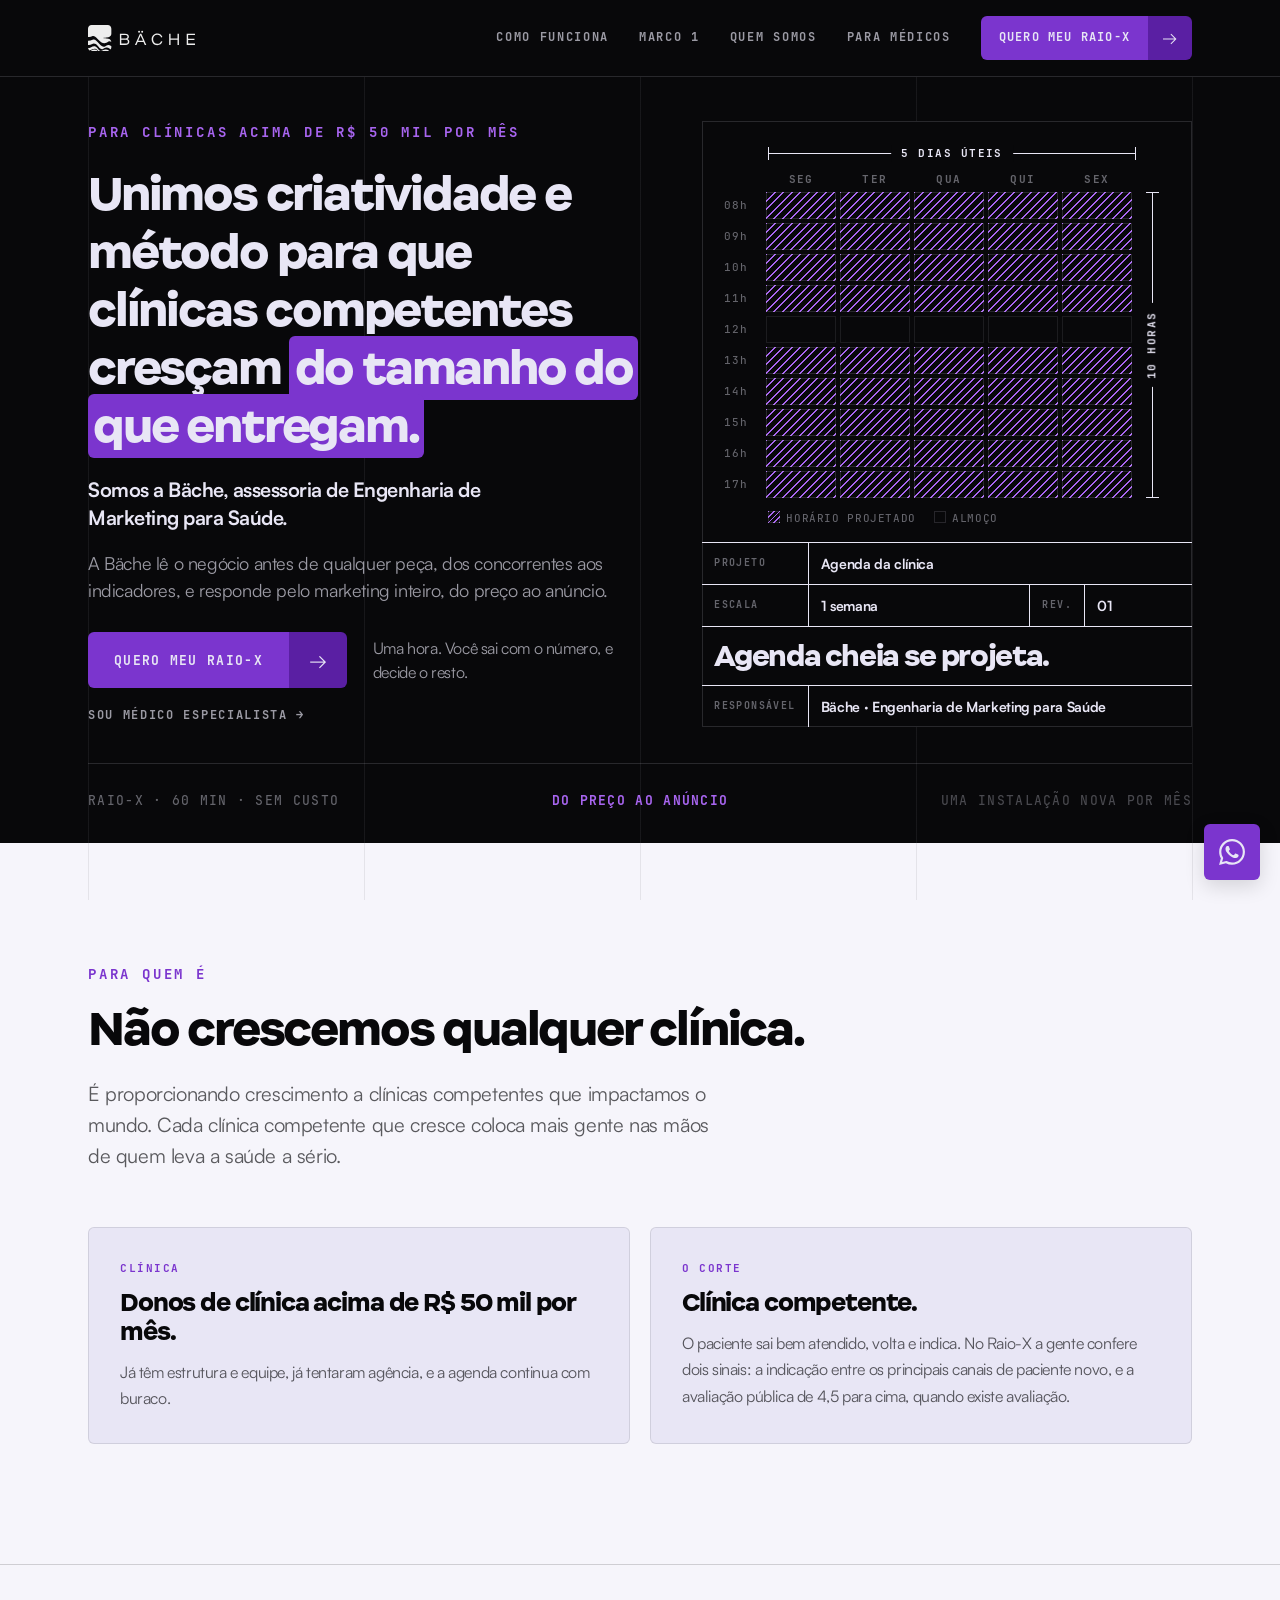
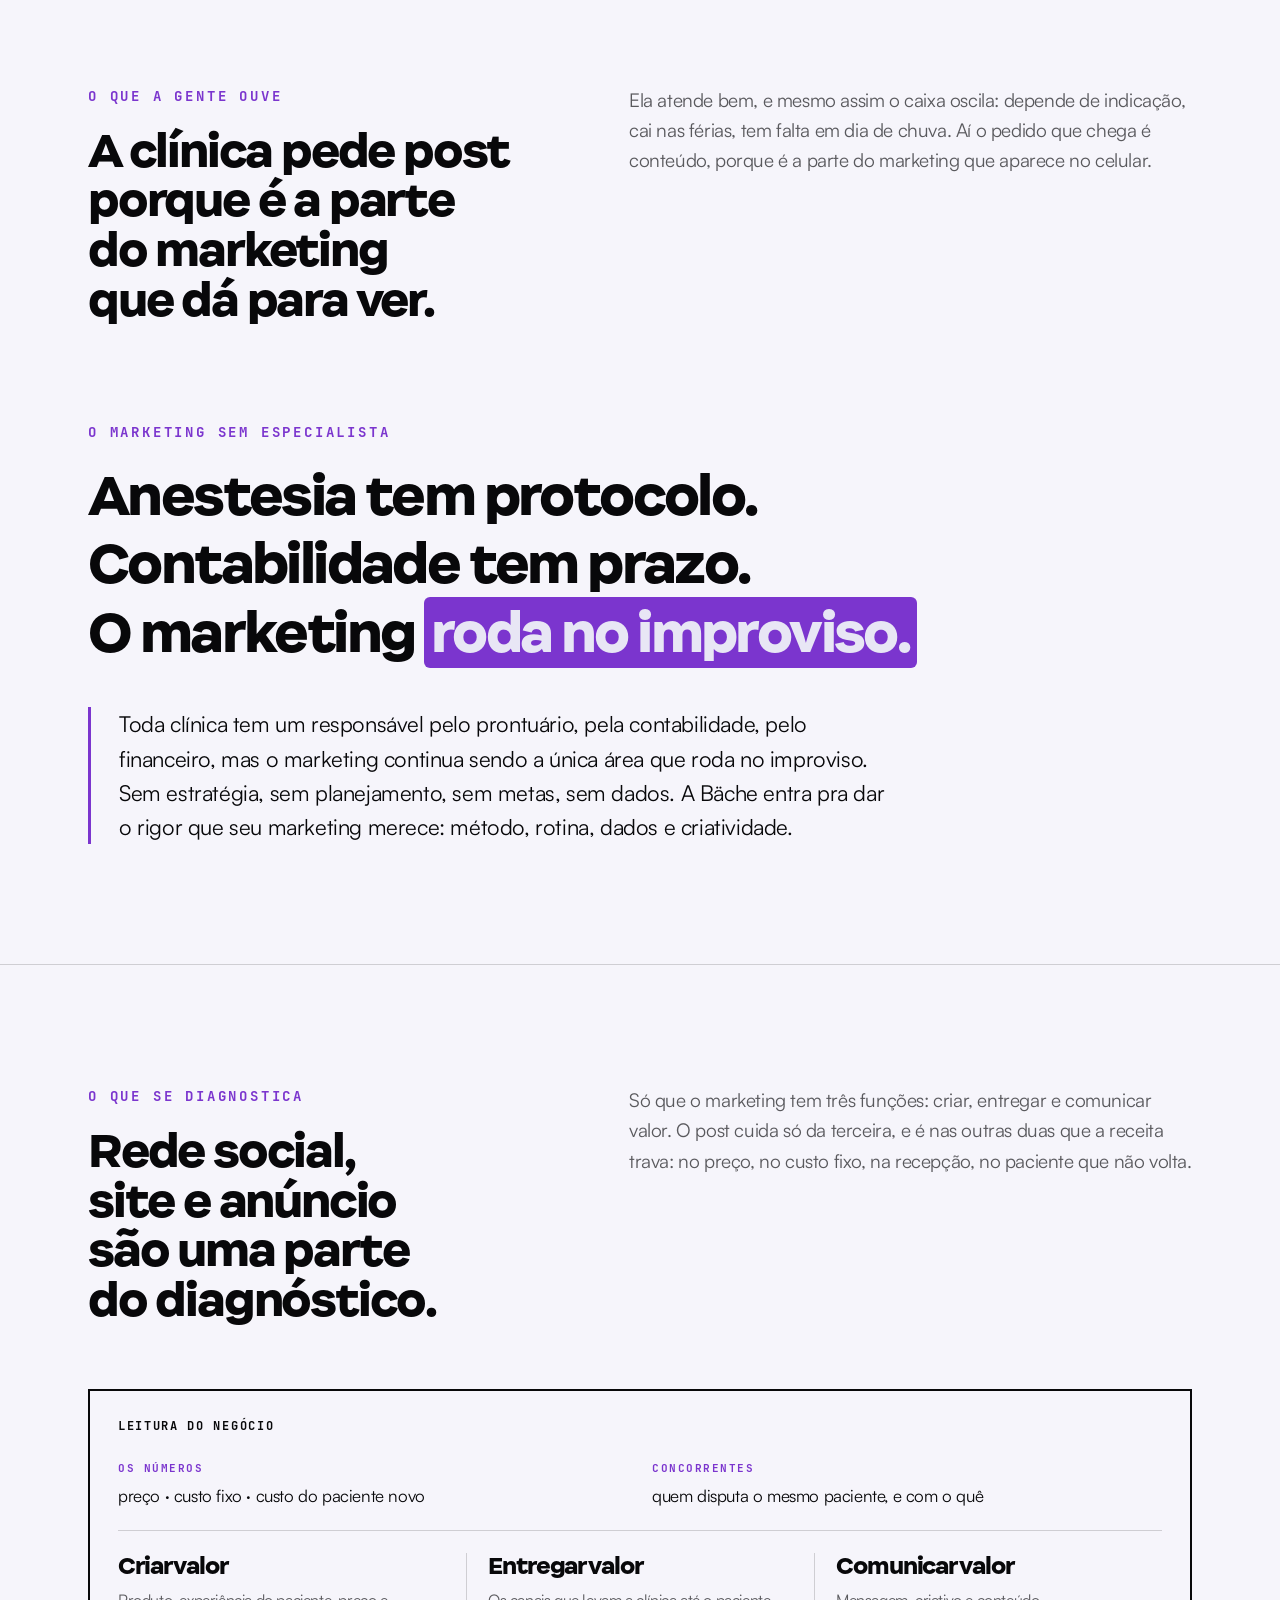
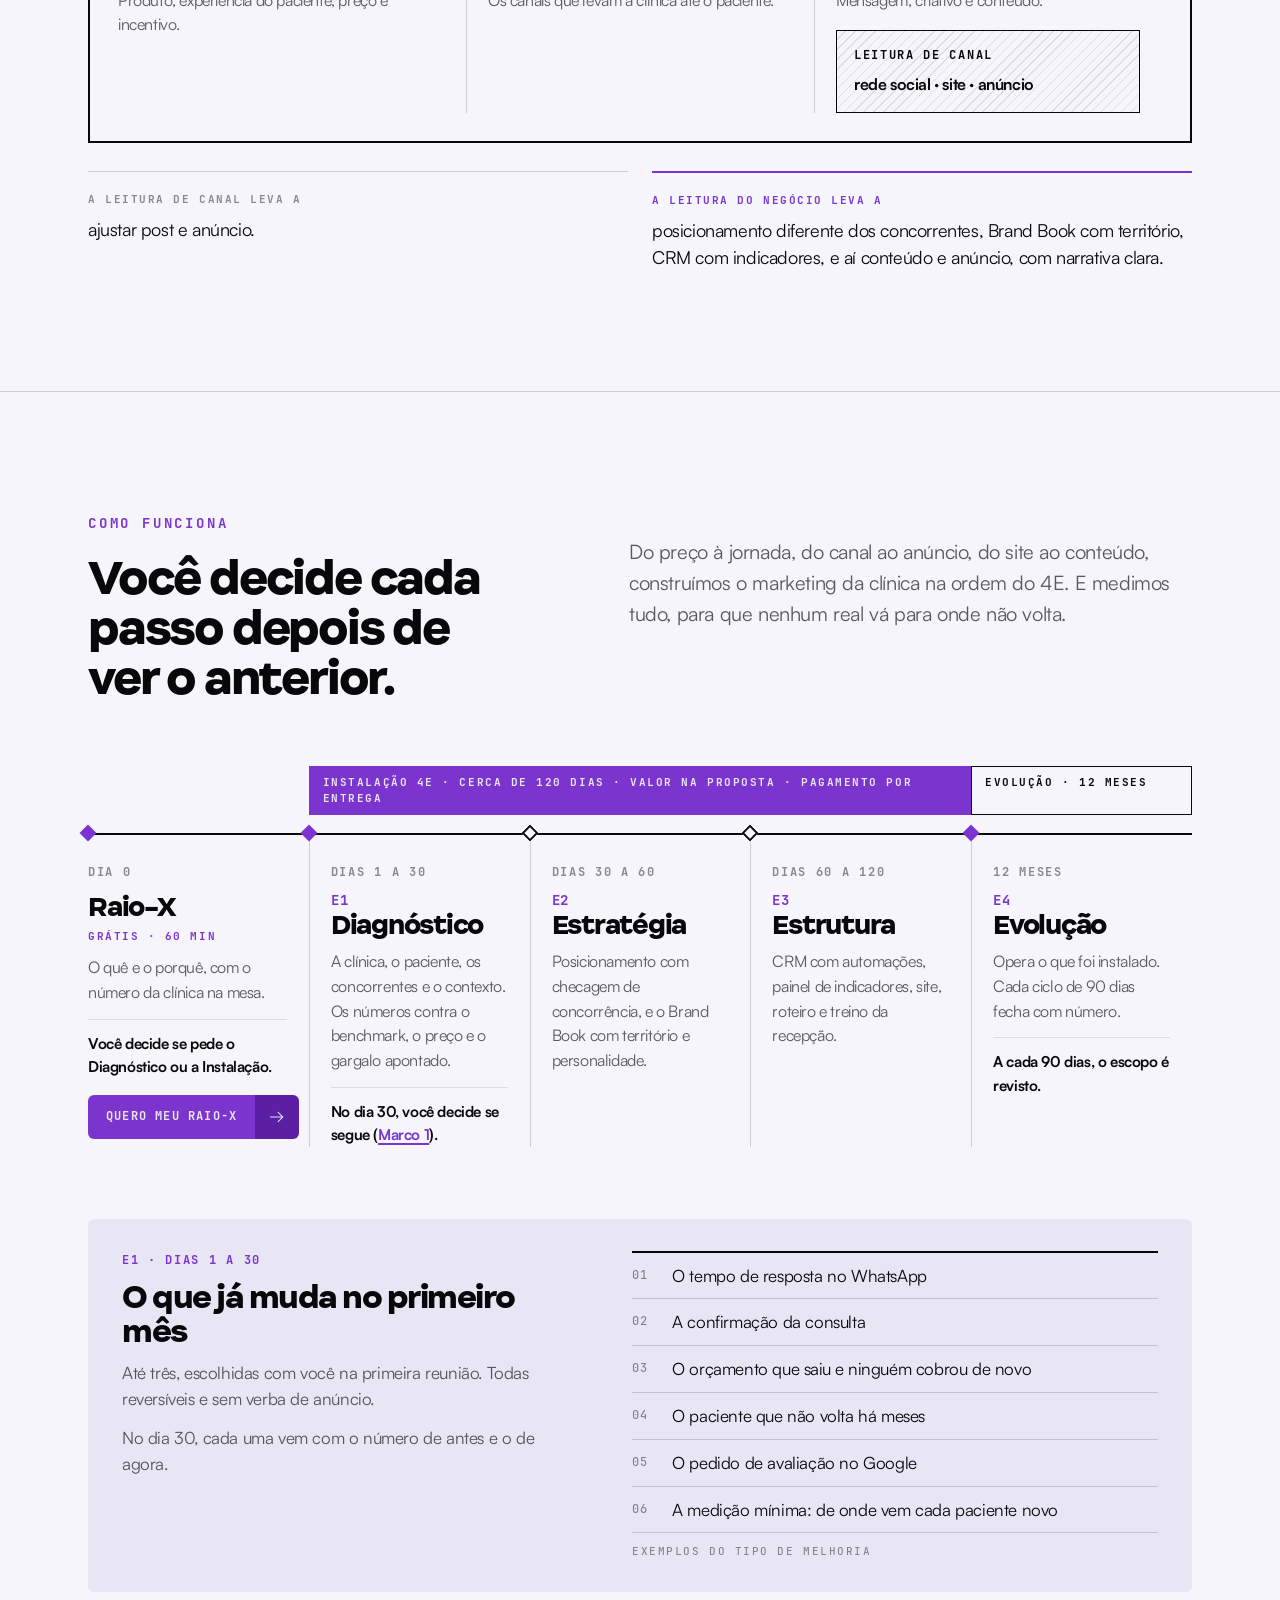
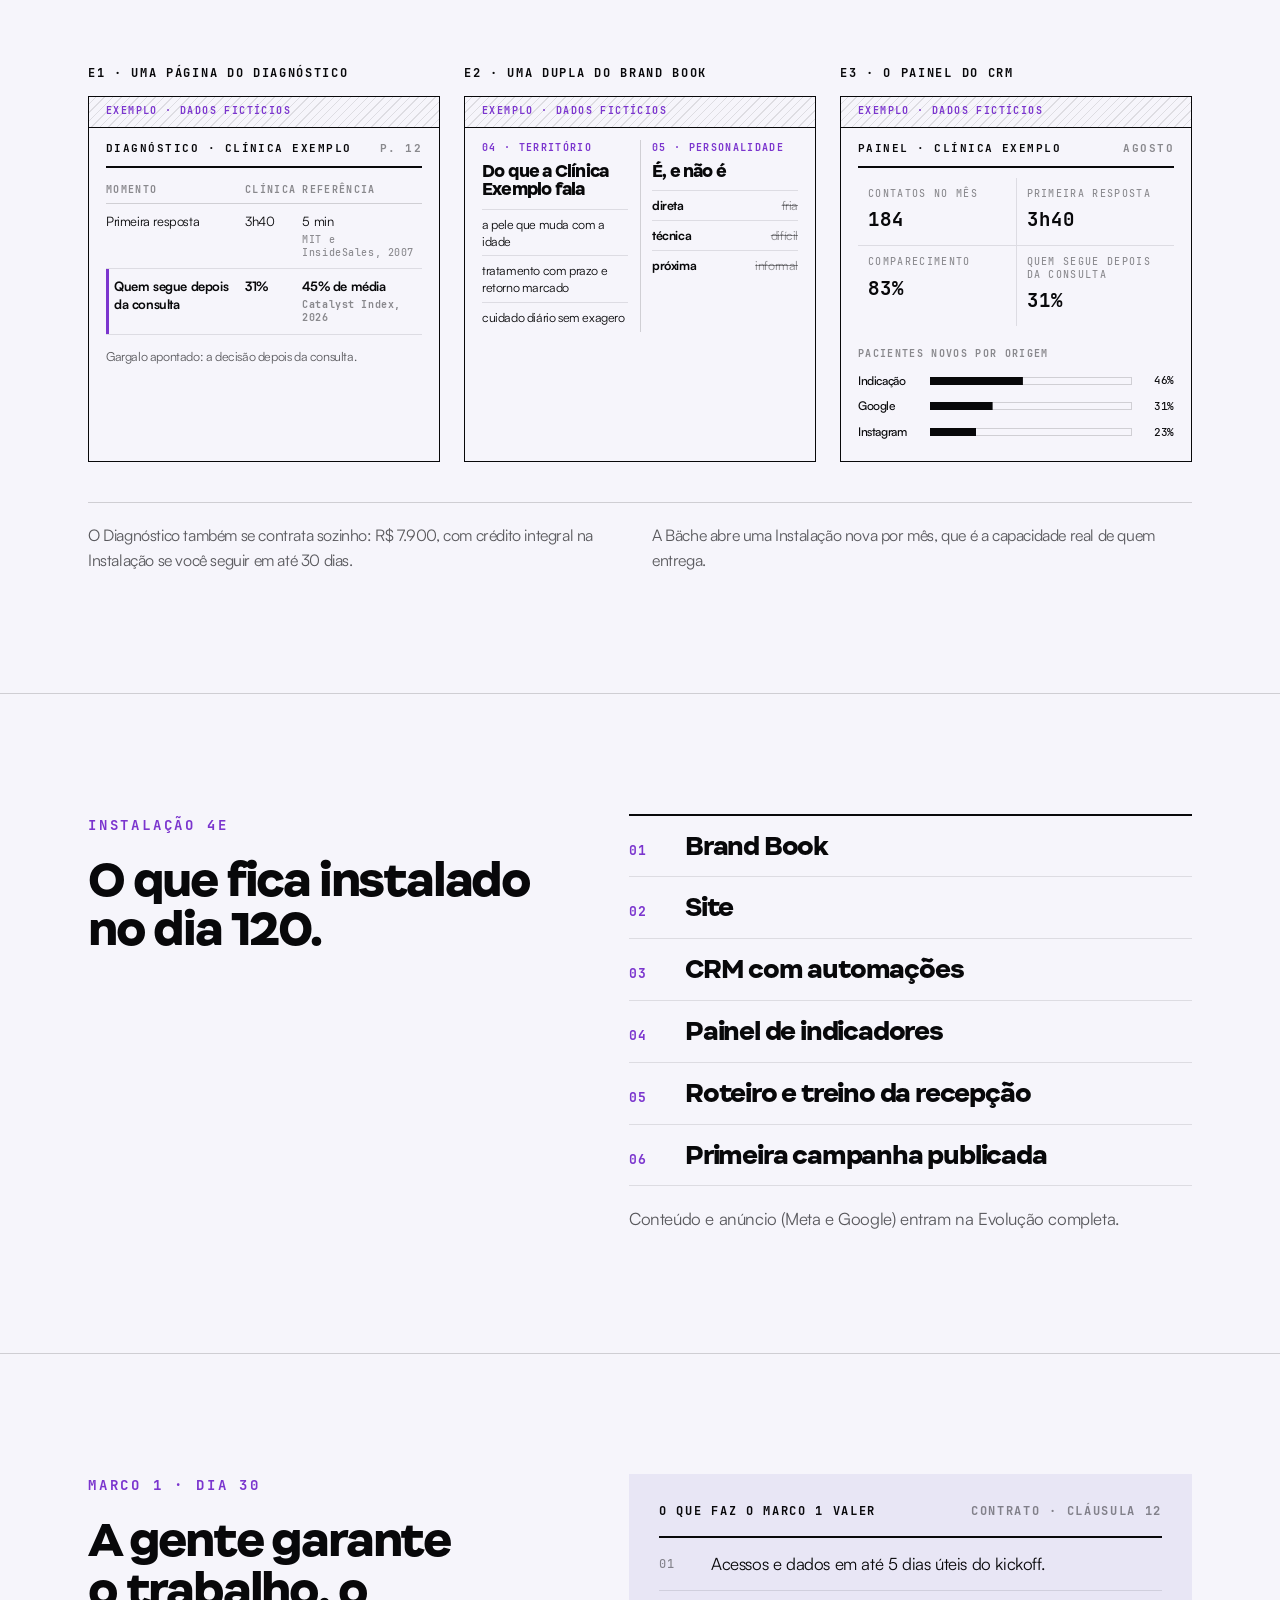
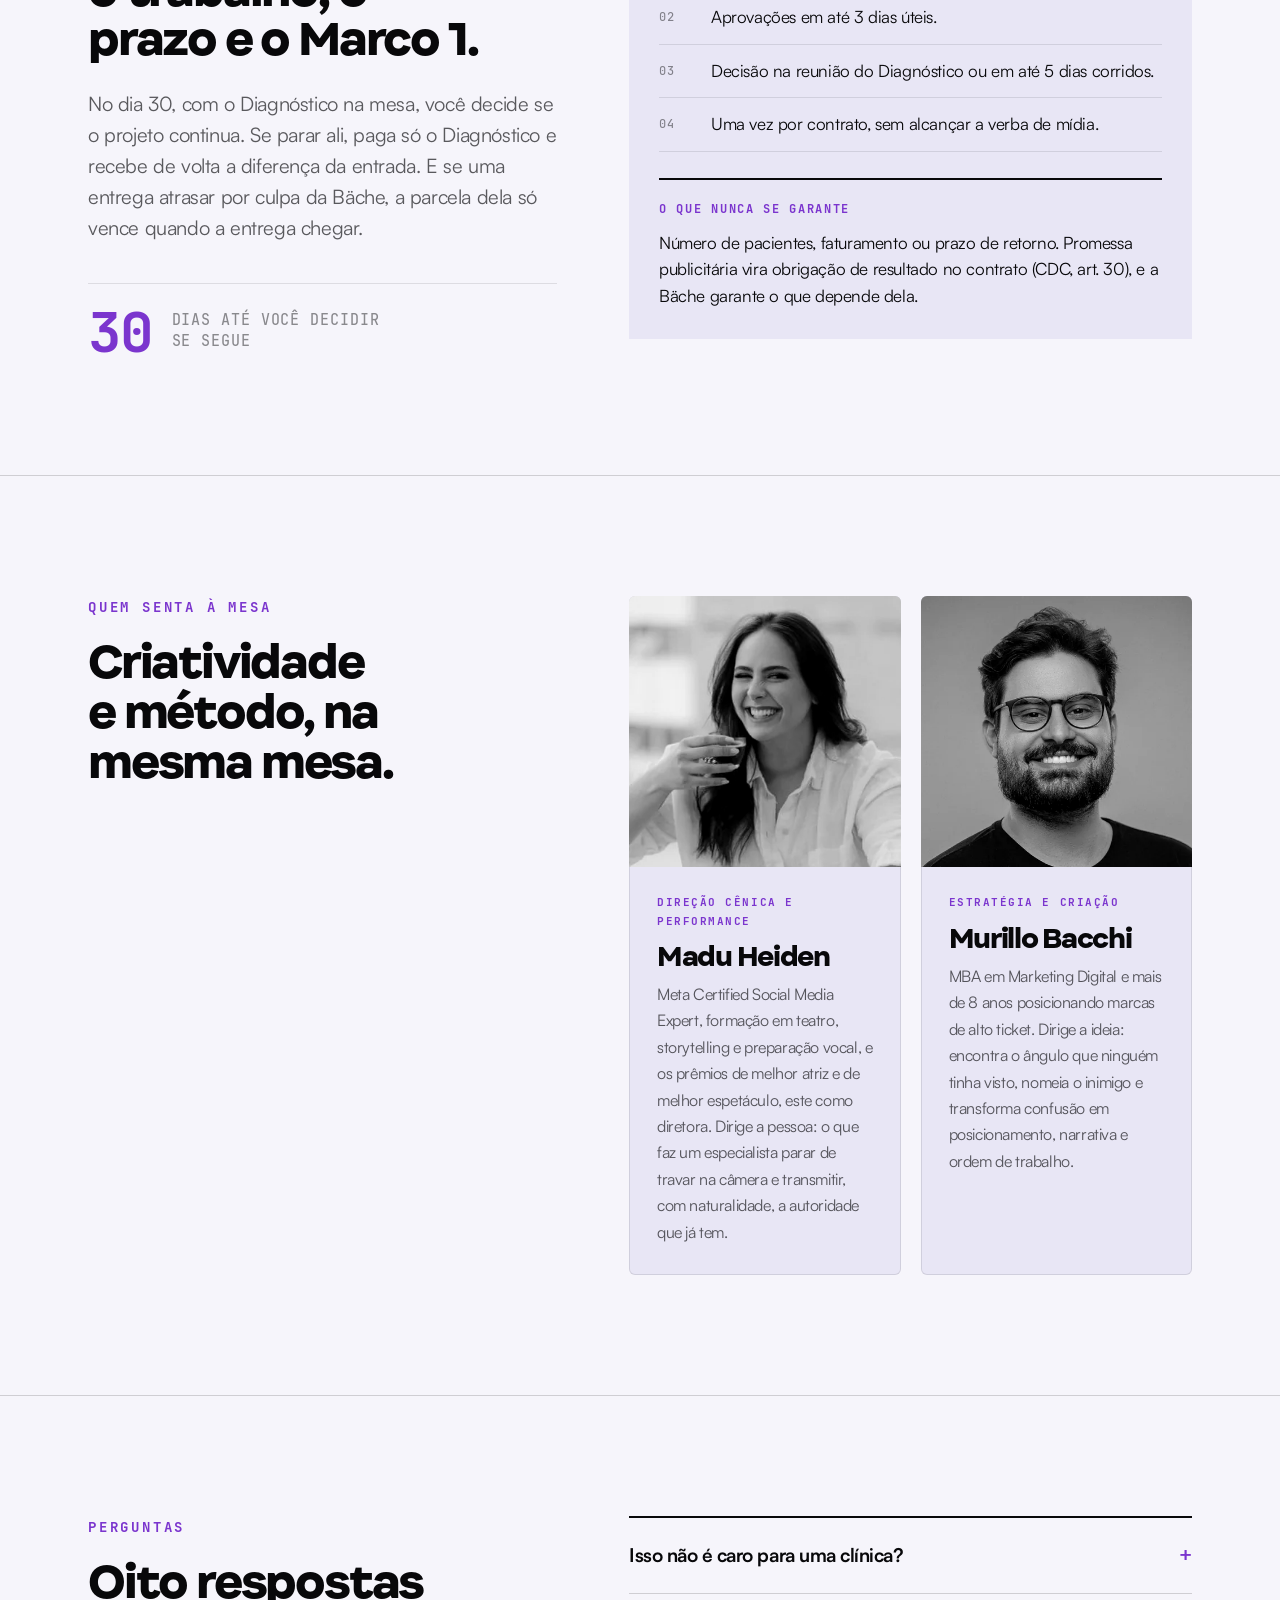
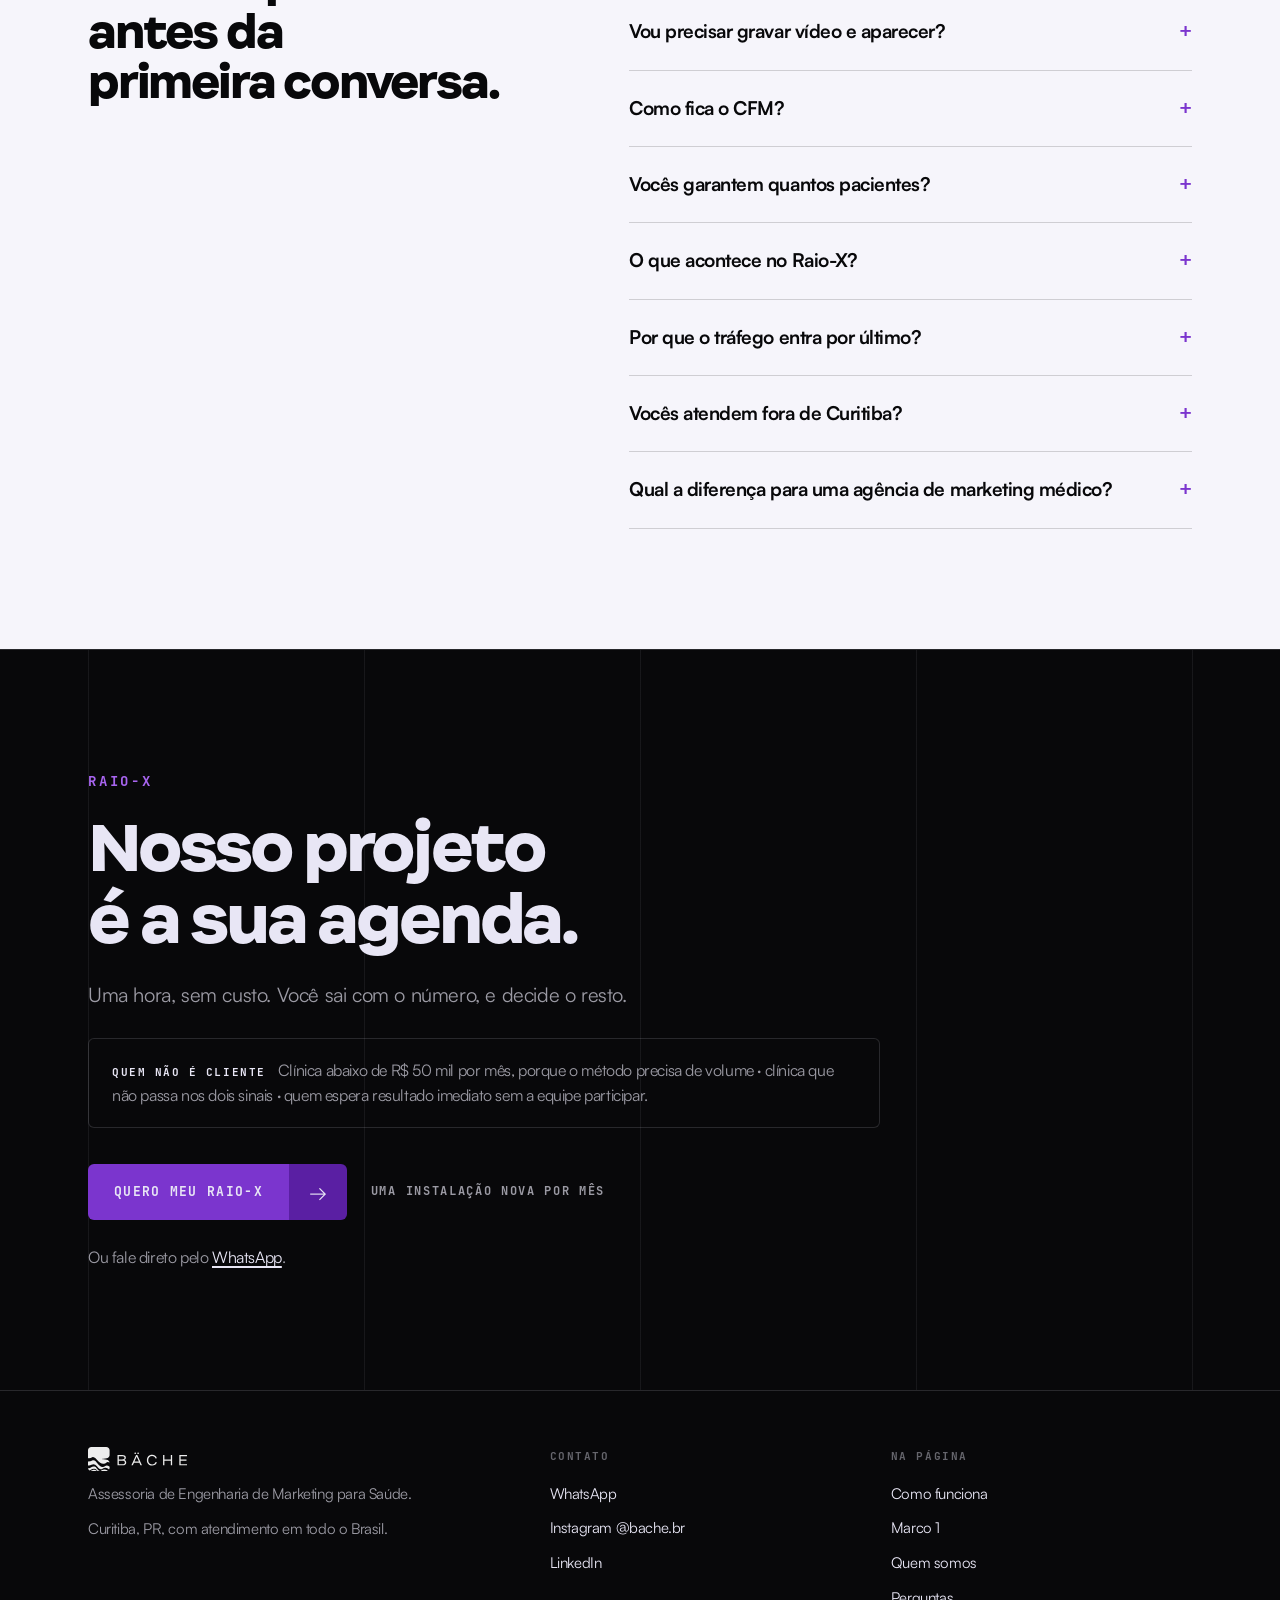
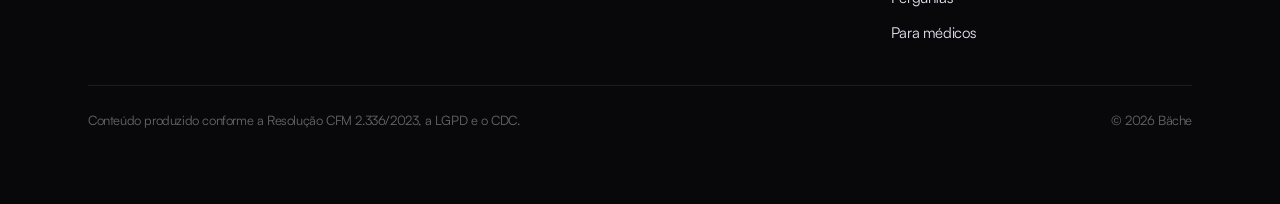
==== commit 944d6c74: "style(clareza): noite nas pontas, o look C escolhido pelo Murillo Topo, capa, fecho e rodape em pret" ====
--- a/index.html
+++ b/index.html
@@ -29,7 +29,7 @@
 <link rel="preload" href="/ds/assets/fonts/Internacional-Black.woff2" as="font" type="font/woff2" crossorigin>
 <link rel="preload" href="/ds/assets/fonts/Satoshi-Regular.woff2" as="font" type="font/woff2" crossorigin>
 <link rel="stylesheet" href="/ds/styles.css?v=20260916a">
-<link rel="stylesheet" href="/assets/css/site.css?v=20260916a">
+<link rel="stylesheet" href="/assets/css/site.css?v=20260919a">
 
 <!-- A entrada das seções só liga com JS e sem pedido de movimento reduzido. ?still=1 desliga, para print. -->
 <script>(function(d){var q=new URLSearchParams(location.search);var calmo=window.matchMedia&&matchMedia('(prefers-reduced-motion: reduce)').matches;if(!q.has('still')&&!calmo)d.documentElement.classList.add('anim');})(document);</script>
@@ -618,6 +618,7 @@
   </div>
 </footer>
 
+<!-- comum:fim-da-pagina:inicio · igual na home e na /medicos; a fonte é este arquivo: python scripts/comum.py -->
 <a class="l-zap" href="https://wa.me/5541998416681?text=Ol%C3%A1!%20Vim%20pelo%20site%20e%20quero%20saber%20sobre%20o%20Raio-X." target="_blank" rel="noopener" aria-label="Fale com a Bäche pelo WhatsApp">
   <svg viewBox="0 0 24 24" aria-hidden="true" fill="currentColor"><path d="M17.472 14.382c-.297-.149-1.758-.867-2.03-.967-.273-.099-.471-.148-.67.15-.197.297-.767.966-.94 1.164-.173.199-.347.223-.644.075-.297-.15-1.255-.463-2.39-1.475-.883-.788-1.48-1.761-1.653-2.059-.173-.297-.018-.458.13-.606.134-.133.298-.347.446-.52.149-.174.198-.298.298-.497.099-.198.05-.371-.025-.52-.075-.149-.669-1.612-.916-2.207-.242-.579-.487-.5-.669-.51-.173-.008-.371-.01-.57-.01-.198 0-.52.074-.792.372-.272.297-1.04 1.016-1.04 2.479 0 1.462 1.065 2.875 1.213 3.074.149.198 2.096 3.2 5.077 4.487.709.306 1.262.489 1.694.625.712.227 1.36.195 1.871.118.571-.085 1.758-.719 2.006-1.413.248-.694.248-1.289.173-1.413-.074-.124-.272-.198-.57-.347m-5.421 7.403h-.004a9.87 9.87 0 01-5.031-1.378l-.361-.214-3.741.982.998-3.648-.235-.374a9.86 9.86 0 01-1.51-5.26c.001-5.45 4.436-9.884 9.888-9.884 2.64 0 5.122 1.03 6.988 2.898a9.825 9.825 0 012.893 6.994c-.003 5.45-4.437 9.884-9.885 9.884m8.413-18.297A11.815 11.815 0 0012.05 0C5.495 0 .16 5.335.157 11.892c0 2.096.547 4.142 1.588 5.945L.057 24l6.305-1.654a11.882 11.882 0 005.683 1.448h.005c6.554 0 11.89-5.335 11.893-11.893a11.821 11.821 0 00-3.48-8.413z"/></svg>
 </a>
@@ -748,6 +749,7 @@
     </div>
   </div>
 </dialog>
+<!-- comum:fim-da-pagina:fim -->
 
 <script src="/assets/js/fit.js?v=20260916b" defer></script>
 <script src="/assets/js/site.js?v=20260916b" defer></script>
--- a/assets/css/site.css
+++ b/assets/css/site.css
@@ -57,7 +57,6 @@
 .l-duas { display: grid; grid-template-columns: minmax(0, 5fr) minmax(0, 6fr); gap: 72px; align-items: start; }
 .l-texto p { font-size: 19px; line-height: 1.6; color: var(--texto-medio); max-width: 52ch; }
 .l-texto p + p { margin-top: 18px; }
-.l-nota { margin-top: 28px; font-size: 16px; line-height: 1.5; color: var(--texto-medio); }
 
 /* ── 1 · Capa ─────────────────────────────────────────── */
 .l-capa { position: relative; }
@@ -157,6 +156,7 @@
   letter-spacing: var(--track-micro); text-transform: uppercase; line-height: 1.4; }
 .o-linha__faixa--inst { grid-column: 2 / 5; background: var(--violeta); color: var(--nevoa); }
 .o-linha__faixa--evo { grid-column: 5 / 6; box-shadow: inset 0 0 0 1px var(--texto); }
+.o-linha__faixa--toda { grid-column: 2 / 6; }
 .o-linha__marcos { display: grid; grid-template-columns: repeat(5, minmax(0, 1fr)); border-top: 2px solid var(--texto); }
 .o-marco { position: relative; padding: 28px 22px 0 0; }
 .o-marco + .o-marco { padding-left: 22px; box-shadow: inset 1px 0 0 var(--linha); }
@@ -190,6 +190,7 @@
   letter-spacing: var(--track-micro); text-transform: uppercase; color: var(--texto-fraco); }
 
 .o-exemplos { display: grid; grid-template-columns: repeat(3, minmax(0, 1fr)); gap: 24px; margin-top: 72px; }
+.o-exemplos--dois { grid-template-columns: repeat(2, minmax(0, 1fr)); }
 .o-exemplos > li { display: flex; flex-direction: column; }
 .o-exemplos__r { display: block; margin-bottom: 12px; font-family: var(--fonte-mono); font-weight: var(--peso-bold);
   font-size: 12px; letter-spacing: var(--track-micro); text-transform: uppercase; }
@@ -254,7 +255,7 @@
   font-weight: var(--peso-bold); font-size: 13px; letter-spacing: var(--track-dado); color: var(--texto-marca); }
 .o-instalado__par { margin-top: 20px; font-size: 17px; line-height: 1.55; color: var(--texto-medio); }
 
-/* ── 6 · O Marco 1 ────────────────────────────────────── */
+/* ── 7 · O Marco 1 ────────────────────────────────────── */
 .l-marco__dado { margin-top: 40px; }
 .o-doc { background: var(--superficie); padding: 28px 30px 30px; }
 .o-doc__cab { display: flex; justify-content: space-between; gap: 16px; padding-bottom: 14px;
@@ -270,7 +271,7 @@
   font-size: 12px; letter-spacing: var(--track-micro); text-transform: uppercase; color: var(--texto-marca); }
 .o-doc__nunca p { font-size: 17px; line-height: 1.55; }
 
-/* ── 7 · Para quem é ──────────────────────────────────── */
+/* ── 2 · Para quem é ──────────────────────────────────── */
 .o-perfis { display: grid; grid-template-columns: repeat(2, minmax(0, 1fr)); gap: 20px; margin-top: 56px; }
 .o-perfis__r, .o-mesa__r { display: block; margin-bottom: 12px; font-family: var(--fonte-mono);
   font-weight: var(--peso-bold); font-size: 11px; letter-spacing: var(--track-micro); text-transform: uppercase;
@@ -392,6 +393,15 @@
 }
 
 /* ── Tablet ───────────────────────────────────────────── */
+/* A linha do tempo vira vertical já em 1200 px: acima disso as cinco colunas
+   ficam estreitas demais para o botão do Raio-X, que invadia a coluna do E1. */
+@media (max-width: 1200px) {
+  .o-linha__faixas { display: flex; flex-direction: column; gap: 6px; }
+  .o-linha__marcos { grid-template-columns: 1fr; margin-left: 6px; border-top: 0; border-left: 2px solid var(--texto); }
+  .o-marco, .o-marco + .o-marco { padding: 0 0 30px 24px; box-shadow: none; }
+  .o-marco::before { top: 3px; left: -7px; }
+}
+
 @media (max-width: 1100px) {
   .l-duas { gap: 48px; }
   .l-duas--mesa { grid-template-columns: 1fr; }
@@ -432,10 +442,6 @@
   .o-leituras__funcoes > li, .o-leituras__funcoes > li + li { padding: 16px 0; box-shadow: none; }
   .o-leituras__funcoes > li + li { box-shadow: inset 0 1px 0 var(--linha); }
   .o-perfis { grid-template-columns: 1fr; }
-  .o-linha__faixas { display: flex; flex-direction: column; gap: 6px; }
-  .o-linha__marcos { grid-template-columns: 1fr; margin-left: 6px; border-top: 0; border-left: 2px solid var(--texto); }
-  .o-marco, .o-marco + .o-marco { padding: 0 0 30px 24px; box-shadow: none; }
-  .o-marco::before { top: 3px; left: -7px; }
   .o-mes { grid-template-columns: 1fr; gap: 24px; margin-top: 48px; padding: 22px 20px; }
   .o-exemplos, .o-linha__pe { grid-template-columns: 1fr; }
   .o-exemplos { margin-top: 48px; }
@@ -452,6 +458,62 @@
   .o-modal__in { padding: 24px 20px 22px; }
   .o-passo h2, .o-ok h2 { font-size: 23px; }
 }
+/* ══════════════════════════════════════════════════════════
+   NOITE NAS PONTAS · decisão do Murillo em 19/09/2026
+   O topo, a capa, o fecho e o rodapé saem em preto real, com os
+   tokens do modo .escuro do DS; o miolo fica claro. ⚠️ Derruba o
+   dial 2 do DS v2 (escuro só em 5 peças, o site fora dela), e a
+   exceção está registrada no doc 11.
+══════════════════════════════════════════════════════════ */
+.l-topo, .l-capa, .l-fecho, .l-rodape {
+  --fundo: var(--preto);
+  --superficie: var(--surface);
+  --texto: var(--nevoa);
+  --texto-medio: rgba(232, 230, 245, 0.66);
+  --texto-fraco: rgba(232, 230, 245, 0.42);
+  --texto-marca: var(--violeta-light);
+  --linha: rgba(232, 230, 245, 0.14);
+  --linha-fina: rgba(232, 230, 245, 0.09);
+  --linha-grade: rgba(232, 230, 245, 0.07);
+  --acao: var(--violeta);
+  --acao-texto: var(--nevoa);
+  --acao-2: var(--violeta-deep);
+  --acao-2-texto: var(--nevoa);
+  background: var(--fundo);
+  color: var(--texto);
+}
+/* A régua de coluna da página corre por baixo; nas pontas pretas ela volta em névoa. */
+.l-capa, .l-fecho { position: relative; z-index: 1; }
+.l-capa::before, .l-fecho::before {
+  content: ""; position: absolute; inset: 0; z-index: -1; pointer-events: none;
+  background:
+    linear-gradient(var(--linha-grade), var(--linha-grade)) calc(50% - 552px) 0 / 1px 100% no-repeat,
+    linear-gradient(var(--linha-grade), var(--linha-grade)) calc(50% - 276px) 0 / 1px 100% no-repeat,
+    linear-gradient(var(--linha-grade), var(--linha-grade)) 50% 0 / 1px 100% no-repeat,
+    linear-gradient(var(--linha-grade), var(--linha-grade)) calc(50% + 276px) 0 / 1px 100% no-repeat,
+    linear-gradient(var(--linha-grade), var(--linha-grade)) calc(50% + 552px) 0 / 1px 100% no-repeat;
+}
+.l-topo .l-logo img, .l-rodape img { filter: brightness(0) invert(0.93); }
+.l-nav > a:not(.btn):hover, .l-porta:hover { color: var(--nevoa); }
+.l-capa h1 mark { background: var(--violeta); color: var(--nevoa); }
+.l-nome { color: var(--texto); }
+.o-agenda { background: var(--fundo); }
+.o-agenda__s { background: repeating-linear-gradient(135deg, var(--violeta-light) 0 1.2px, transparent 1.2px 6px); }
+.o-agenda__leg b { background: repeating-linear-gradient(135deg, var(--violeta-light) 0 1.1px, transparent 1.1px 4px); }
+.o-agenda__s--vazio, .o-agenda__leg b.o-agenda__leg-vazio { background: none; }
+.o-agenda td { color: var(--texto); }
+.l-capa + .l-sec { border-top: 0; }
+.l-fecho { border-top: 0; }
+.l-fecho .olho { color: var(--violeta-light); }
+.l-fecho .btn > span:first-child { background: var(--violeta); color: var(--nevoa); }
+.l-fecho .btn > span:last-child { background: var(--violeta-deep); color: var(--nevoa); }
+.l-fecho__alt a { color: var(--nevoa); }
+.l-rodape { border-top: 1px solid var(--linha); }
+.l-rodape li a:hover { color: var(--violeta-light); }
+@media (max-width: 900px) {
+  .l-capa::before, .l-fecho::before { display: none; }
+}
+
 @media (max-width: 480px) {
   .o-opcoes, .o-bifurca { grid-template-columns: 1fr; }
   .o-bifurca .o-op { min-height: 72px; }
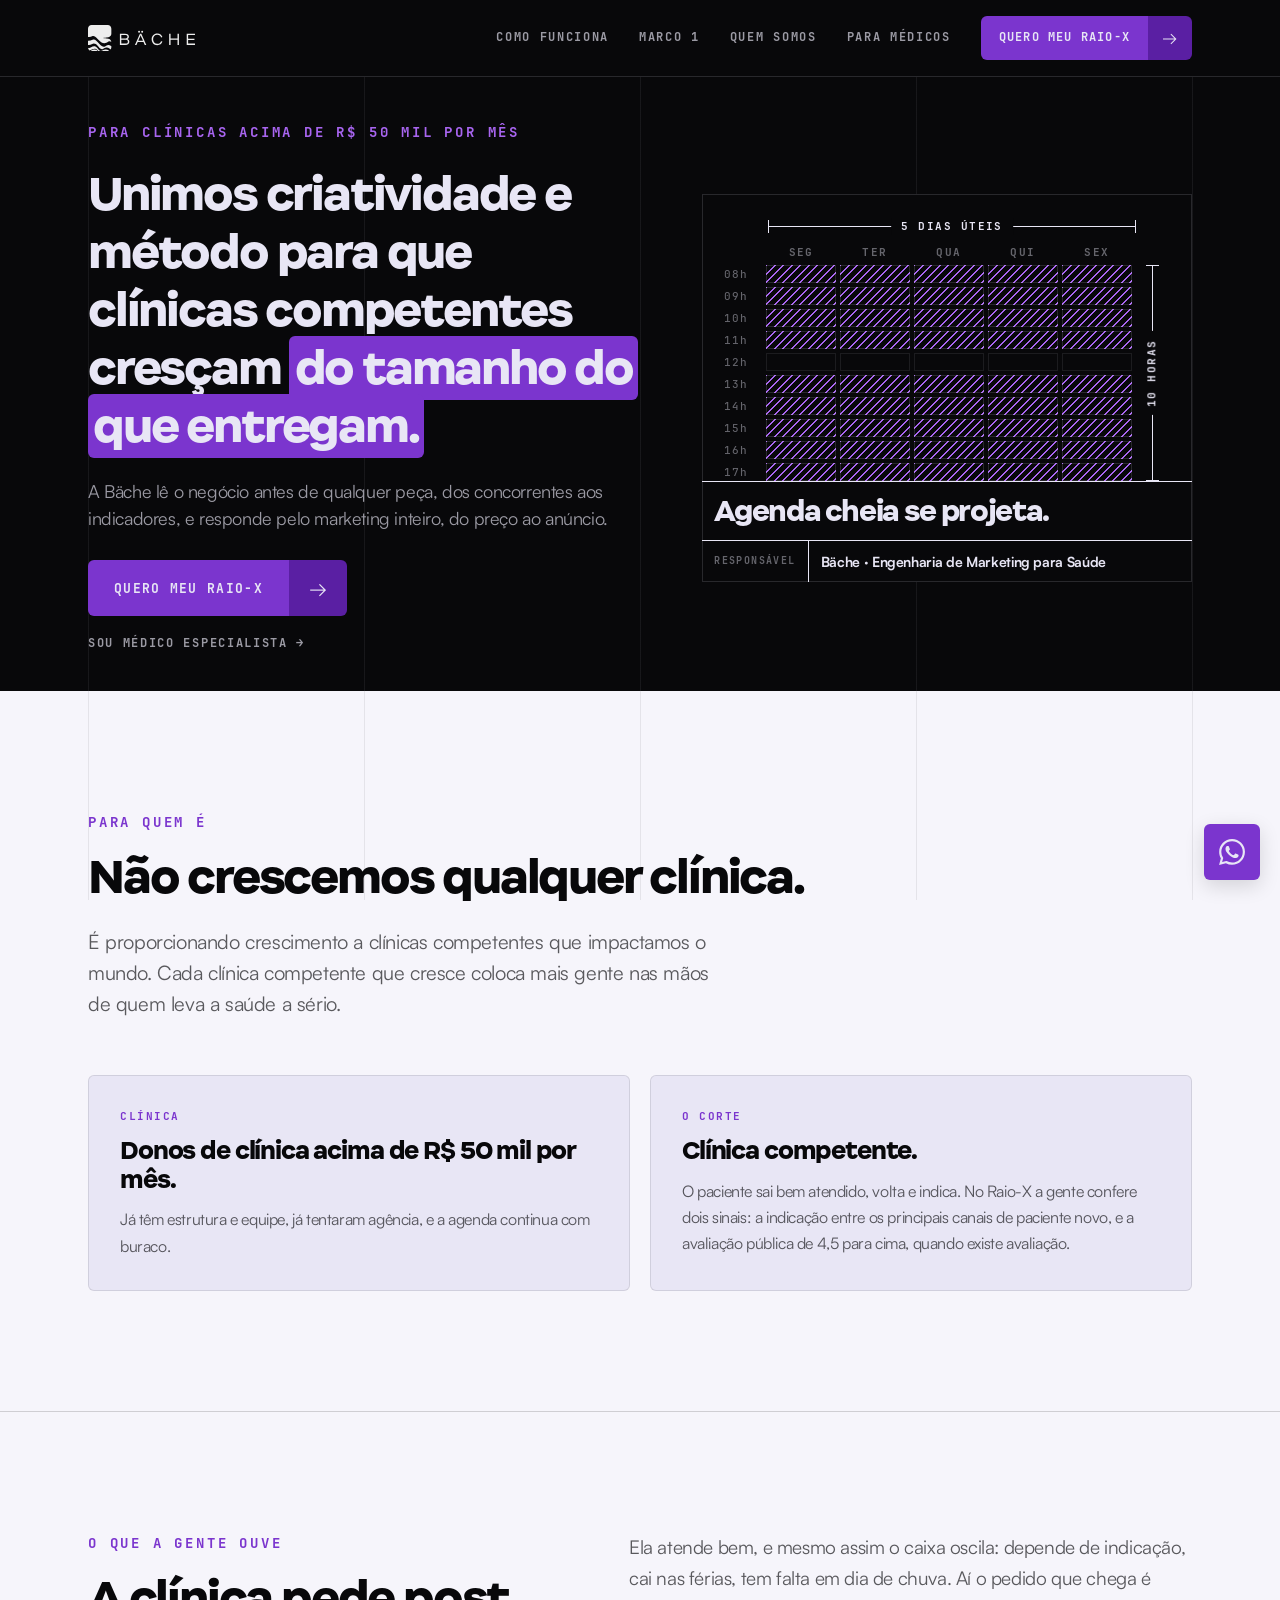
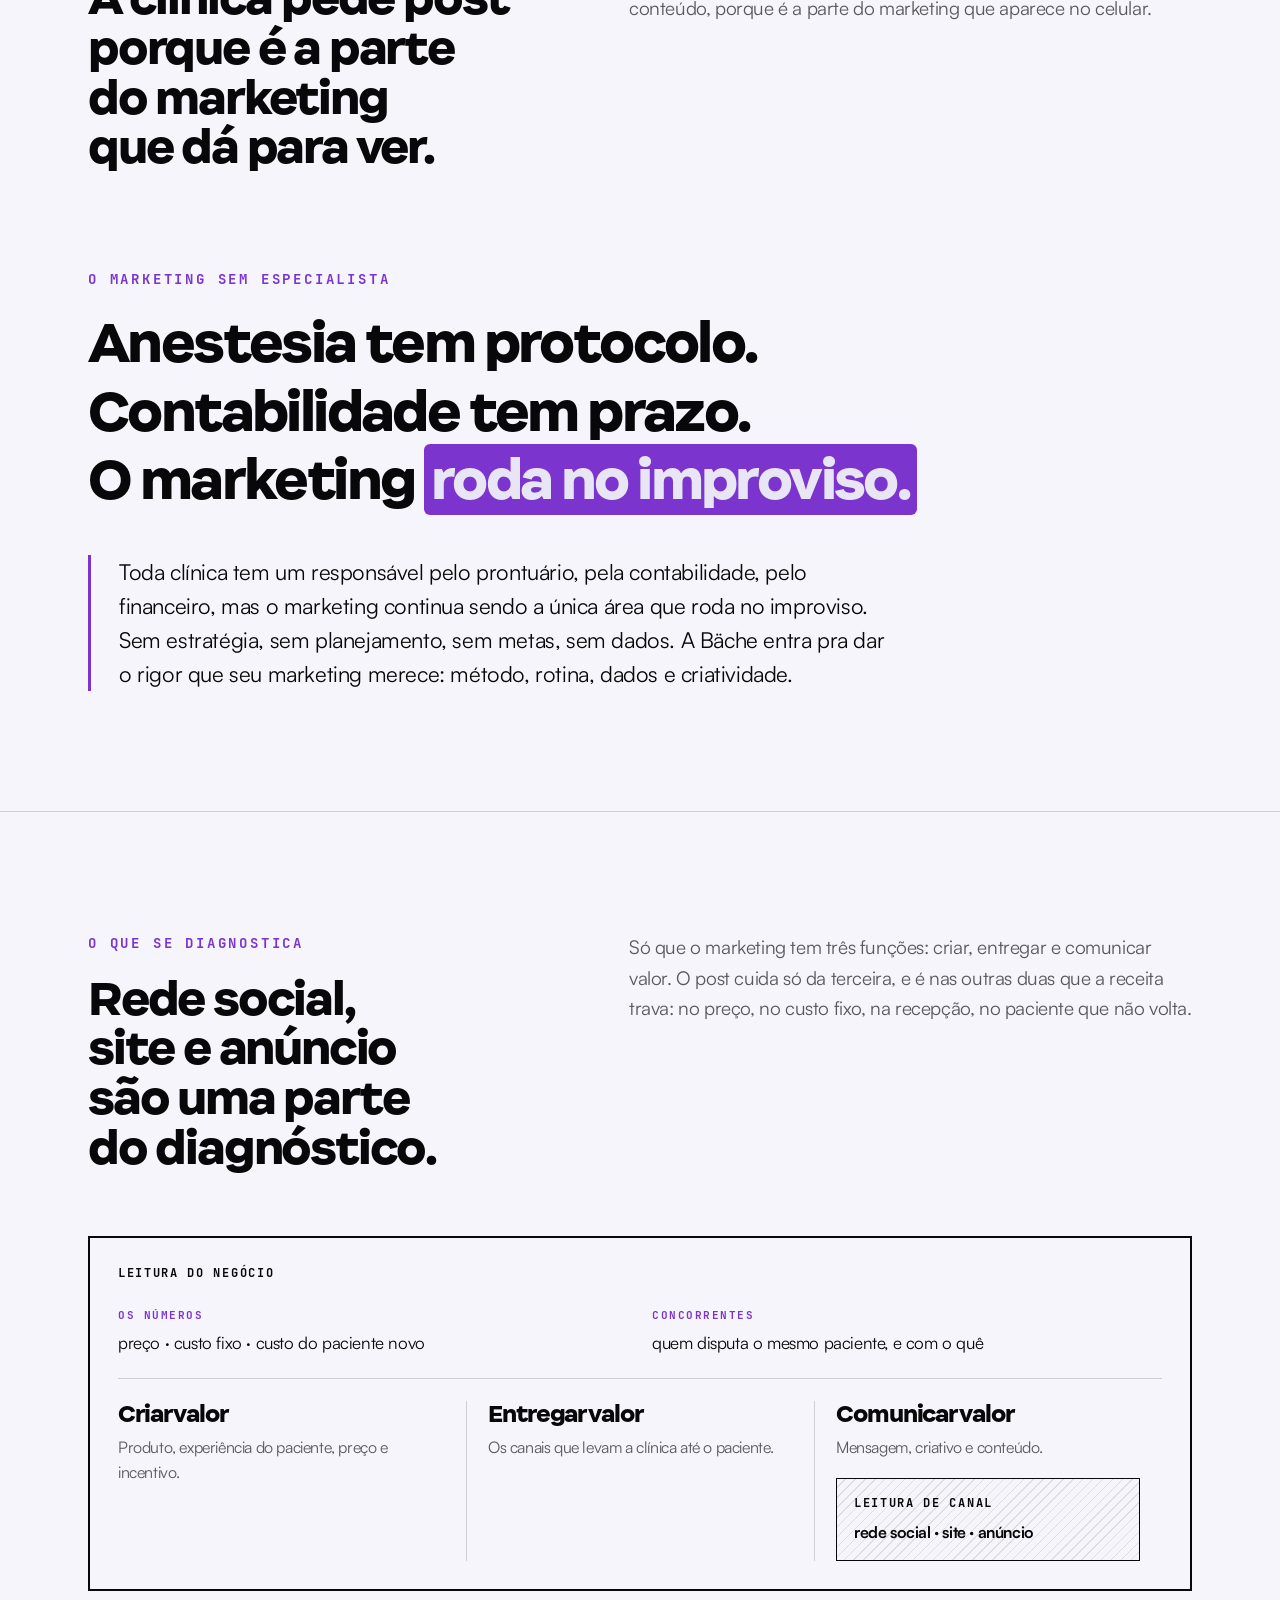
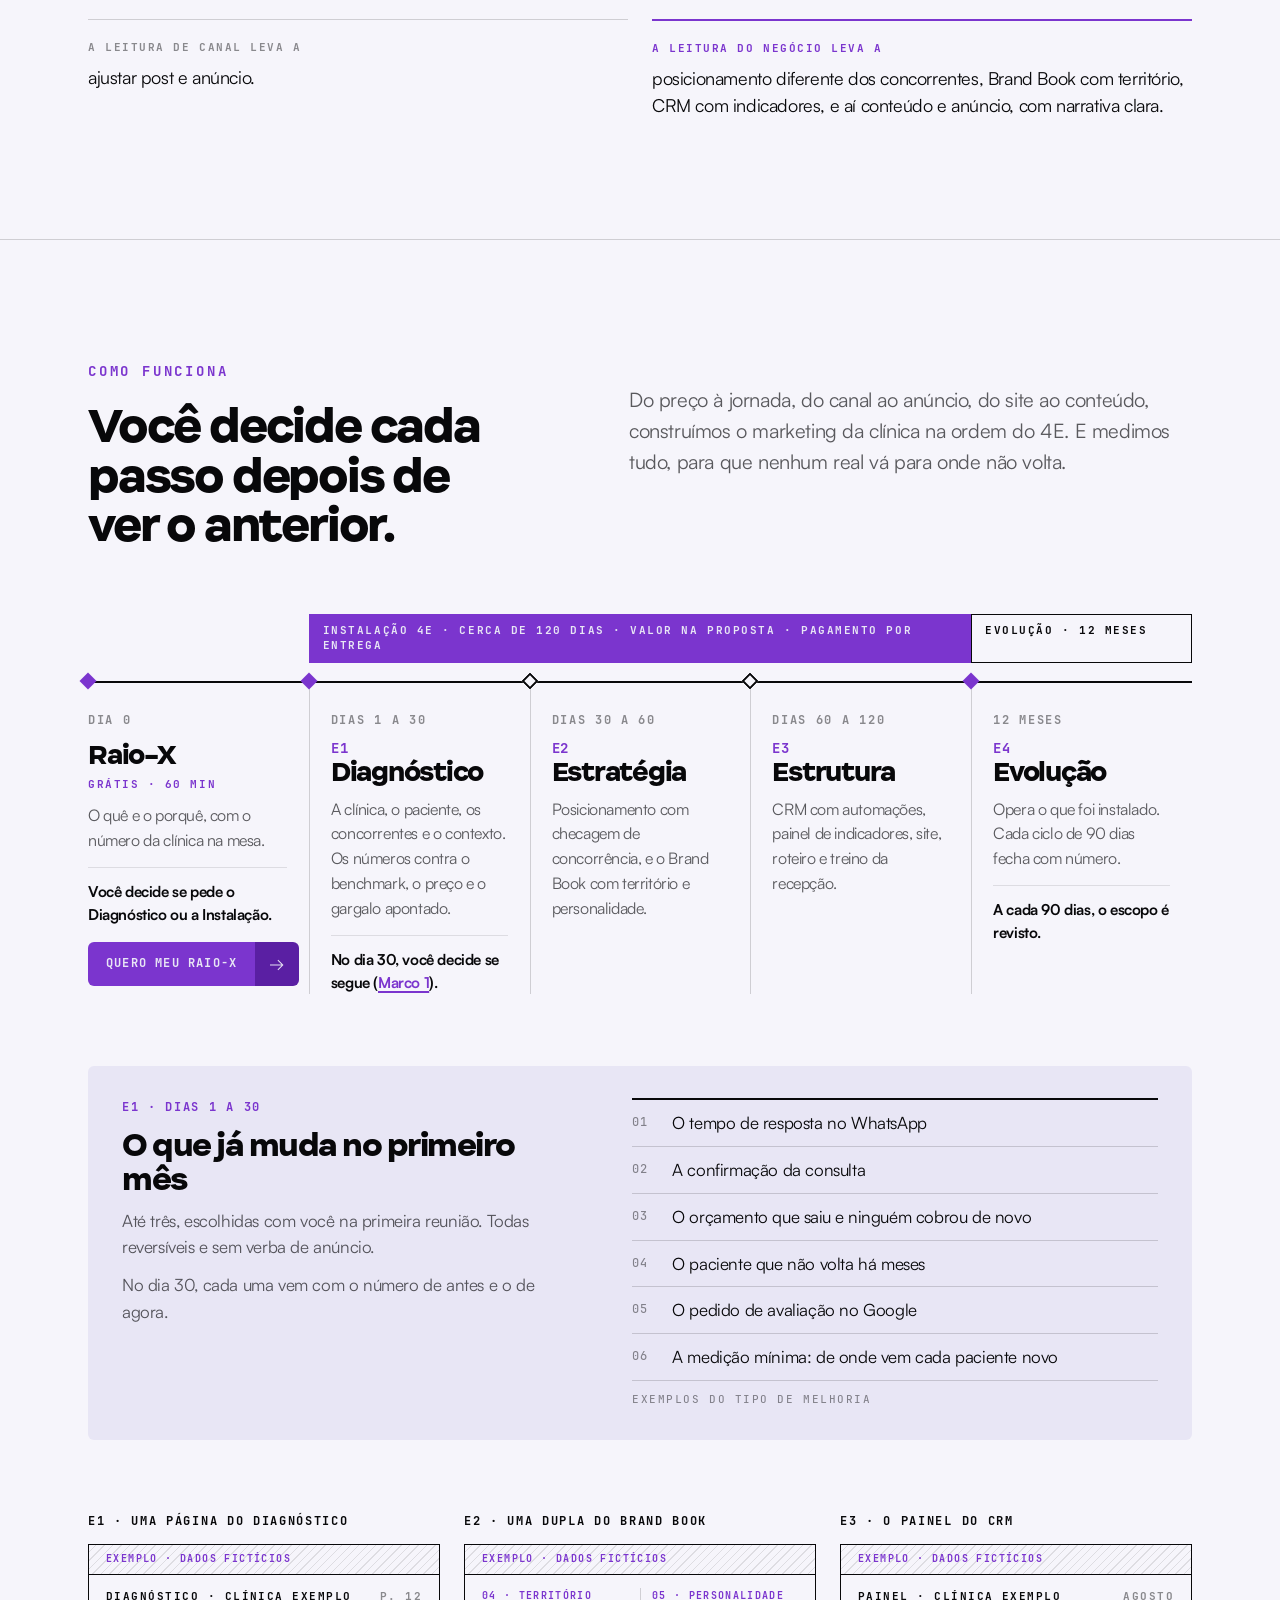
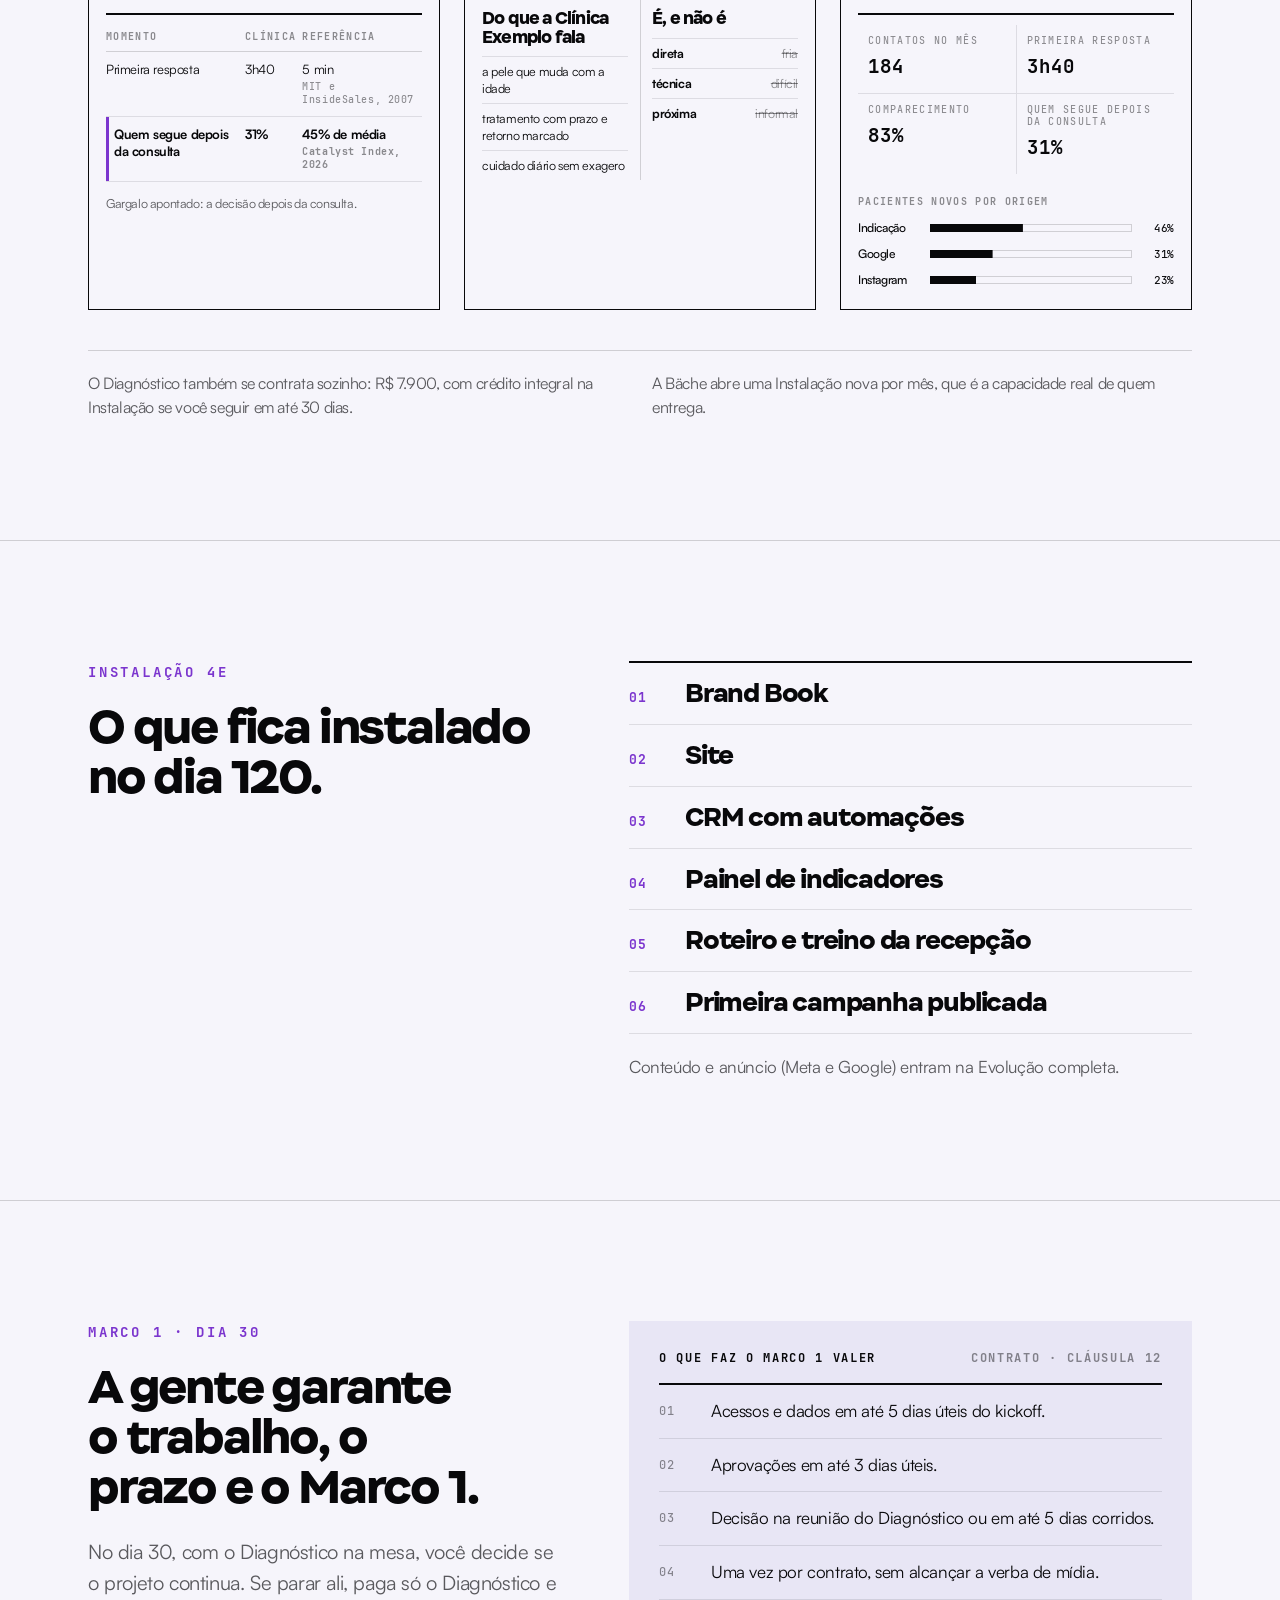
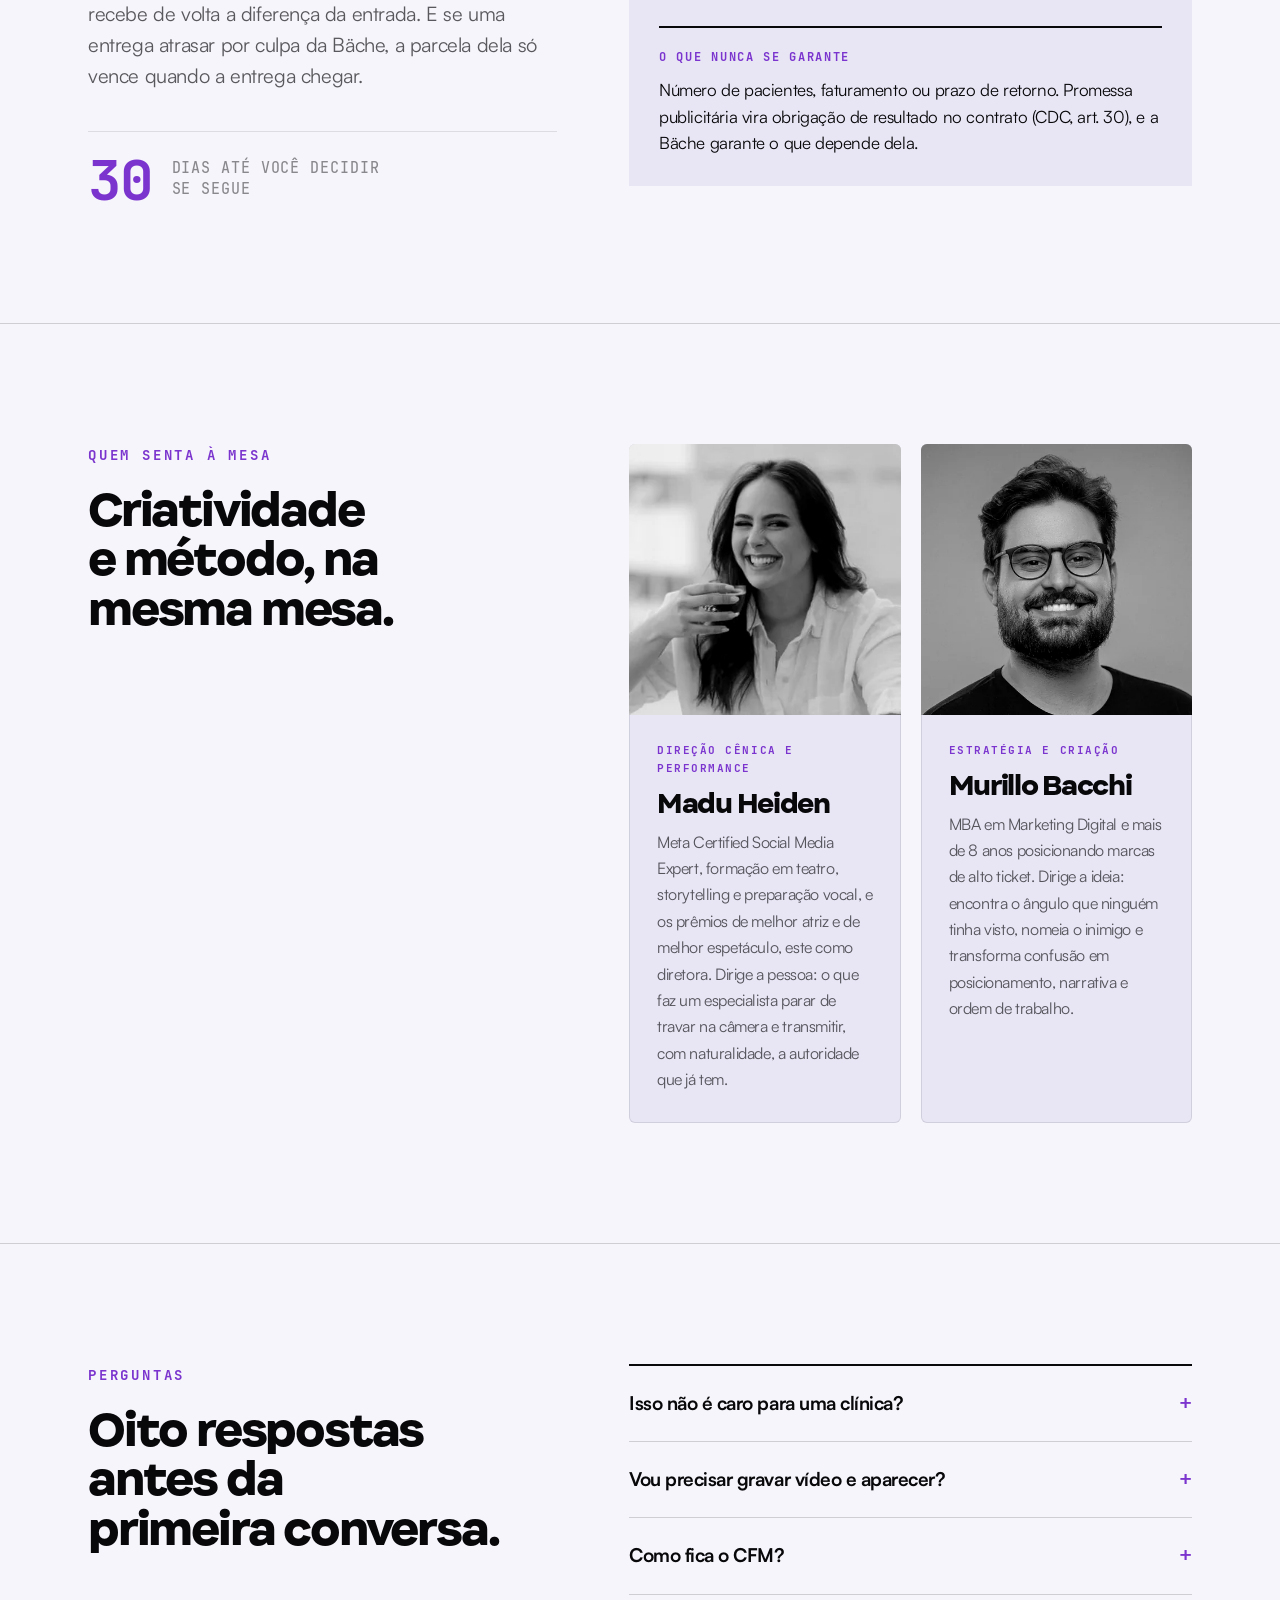
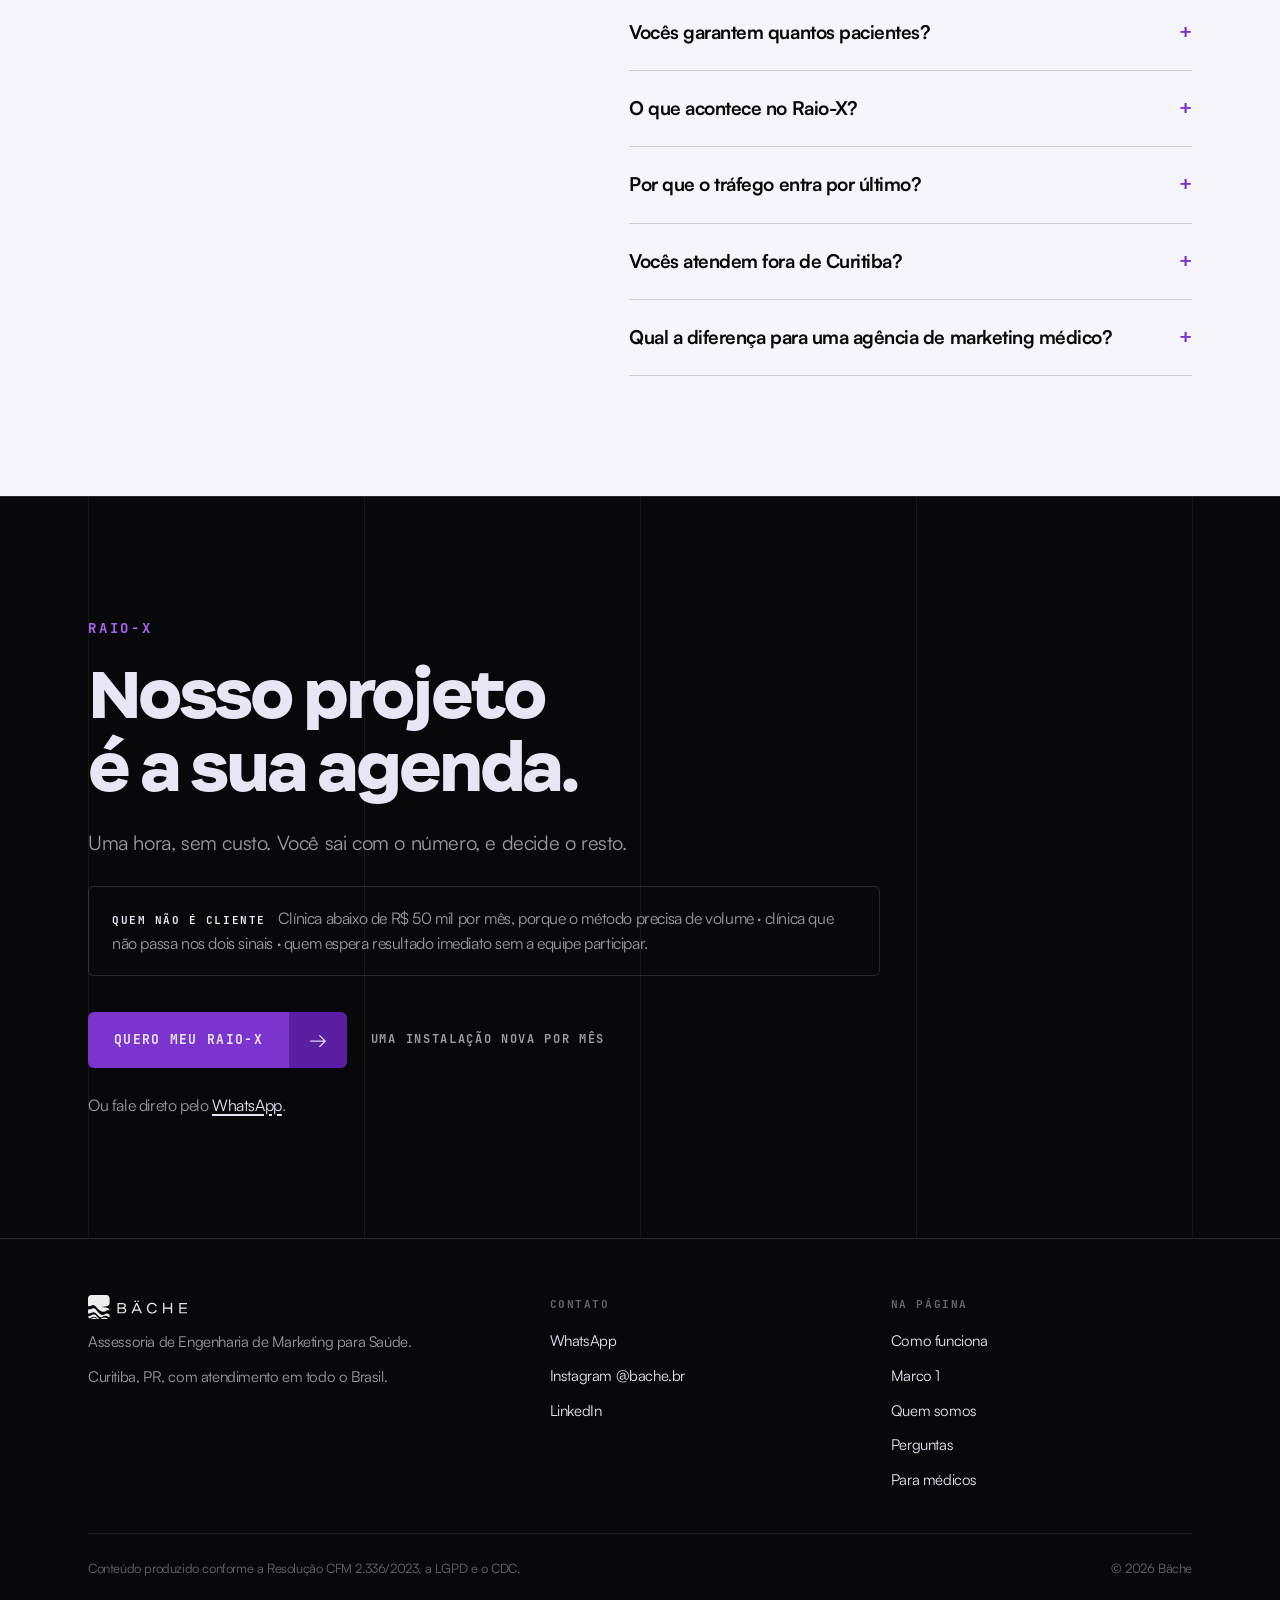
==== commit 0b8bf07e: "content(clareza): capa enxuta, a agenda mais leve A capa estava com texto demais para uma landing ob" ====
--- a/index.html
+++ b/index.html
@@ -218,12 +218,10 @@
   <div class="l-wrap l-capa__in">
     <div>
       <span class="olho">Para clínicas acima de R$&nbsp;50 mil por mês</span>
-      <h1 id="t-capa">Unimos criatividade e método para que clínicas competentes cresçam <mark>do tamanho do que entregam.</mark>
-        <span class="l-nome">Somos a Bäche, assessoria de Engenharia de Marketing para Saúde.</span></h1>
+      <h1 id="t-capa">Unimos criatividade e método para que clínicas competentes cresçam <mark>do tamanho do que entregam.</mark></h1>
       <p class="l-faz">A Bäche lê o negócio antes de qualquer peça, dos concorrentes aos indicadores, e responde pelo marketing inteiro, do preço ao anúncio.</p>
       <div class="l-pedido">
         <a class="btn" href="#raio-x" data-raio-x><span>Quero meu Raio-X</span><span aria-hidden="true">&rarr;</span></a>
-        <p>Uma hora. Você sai com o número, e decide o resto.</p>
       </div>
       <a class="l-porta" href="/medicos">Sou médico especialista <span aria-hidden="true">&rarr;</span></a>
     </div>
@@ -244,17 +242,14 @@
         <span class="o-agenda__h">16h</span><i class="o-agenda__s"></i><i class="o-agenda__s"></i><i class="o-agenda__s"></i><i class="o-agenda__s"></i><i class="o-agenda__s"></i>
         <span class="o-agenda__h">17h</span><i class="o-agenda__s"></i><i class="o-agenda__s"></i><i class="o-agenda__s"></i><i class="o-agenda__s"></i><i class="o-agenda__s"></i>
       </div>
-      <div class="o-agenda__leg"><span><b></b>Horário projetado</span><span><b class="o-agenda__leg-vazio"></b>Almoço</span></div>
       <table>
-        <tr><th scope="row">Projeto</th><td colspan="3">Agenda da clínica</td></tr>
-        <tr><th scope="row">Escala</th><td>1 semana</td><th scope="row">Rev.</th><td>01</td></tr>
+        <!-- removido: Projeto e Escala, para a capa pesar menos -->
+        <tr hidden><th scope="row">Projeto</th><td colspan="3">Agenda da clínica</td></tr>
+        <tr hidden><th scope="row">Escala</th><td>1 semana</td><th scope="row">Rev.</th><td>01</td></tr>
         <tr><td colspan="4" class="o-agenda__tag">Agenda cheia se projeta.</td></tr>
         <tr><th scope="row">Responsável</th><td colspan="3">Bäche · Engenharia de Marketing para Saúde</td></tr>
       </table>
     </figure>
-  </div>
-  <div class="l-wrap l-capa__faixa">
-    <div class="faixa"><span>Raio-X · 60 min · sem custo</span><span>Do preço ao anúncio</span><span>Uma Instalação nova por mês</span></div>
   </div>
 </section>
 
--- a/assets/css/site.css
+++ b/assets/css/site.css
@@ -66,15 +66,13 @@
 .l-capa h1 mark { padding: 0.03em 0.12em 0.05em; }
 .l-nome { display: block; margin-top: 22px; font-family: var(--fonte-corpo); font-weight: var(--peso-bold);
   font-size: 20px; line-height: 1.4; letter-spacing: var(--track-corpo); max-width: 30ch; }
-.l-faz { margin-top: 18px; font-size: 18px; line-height: 1.5; color: var(--texto-medio); max-width: 46ch; }
+.l-faz { margin-top: 24px; font-size: 18px; line-height: 1.5; color: var(--texto-medio); max-width: 46ch; }
 .l-pedido { display: flex; align-items: center; gap: 26px; margin-top: 28px; flex-wrap: wrap; }
 .l-porta { display: inline-block; margin-top: 18px; font-family: var(--fonte-mono); font-weight: var(--peso-bold);
   font-size: 12px; letter-spacing: var(--track-micro); text-transform: uppercase; color: var(--texto-medio);
   text-decoration: none; }
 .l-porta:hover { color: var(--texto-marca); }
 .l-pedido p { margin: 0; font-size: 16px; line-height: 1.5; color: var(--texto-medio); max-width: 24ch; }
-.l-capa__faixa { padding-bottom: 32px; }
-.l-capa__faixa .faixa { font-size: 13px; }
 
 /* O objeto da capa: a agenda da semana desenhada como projeto técnico. */
 .o-agenda { margin: 0; background: var(--fundo); box-shadow: inset 0 0 0 1px var(--linha); padding: 22px 22px 0; }
@@ -91,7 +89,7 @@
   letter-spacing: var(--track-micro); text-transform: uppercase; color: var(--texto-fraco); text-align: center; }
 .o-agenda__h { display: flex; align-items: center; font-family: var(--fonte-mono); font-weight: var(--peso-medium);
   font-size: 10.5px; letter-spacing: var(--track-dado); color: var(--texto-fraco); }
-.o-agenda__s { height: 27px; box-shadow: inset 0 0 0 1px var(--linha);
+.o-agenda__s { height: 18px; box-shadow: inset 0 0 0 1px var(--linha);
   background: repeating-linear-gradient(135deg, var(--violeta) 0 1.4px, transparent 1.4px 6px); }
 .o-agenda__s--vazio { background: none; box-shadow: inset 0 0 0 1px var(--linha-fina); }
 .o-agenda__cv { grid-column: 7; grid-row: 2 / span 10; position: relative; }
@@ -424,8 +422,6 @@
   .l-nome { font-size: 17px; }
   .l-faz { font-size: 16px; }
   .l-pedido { gap: 16px; }
-  .l-capa__faixa .faixa { grid-template-columns: 1fr; gap: 8px; font-size: 11.5px; }
-  .l-capa__faixa .faixa > :nth-child(3) { text-align: left; }
   .o-agenda { padding: 16px 12px 0; }
   .o-agenda table { width: calc(100% + 24px); margin: 0 -12px; }
   .o-agenda td.o-agenda__tag { font-size: 22px; }
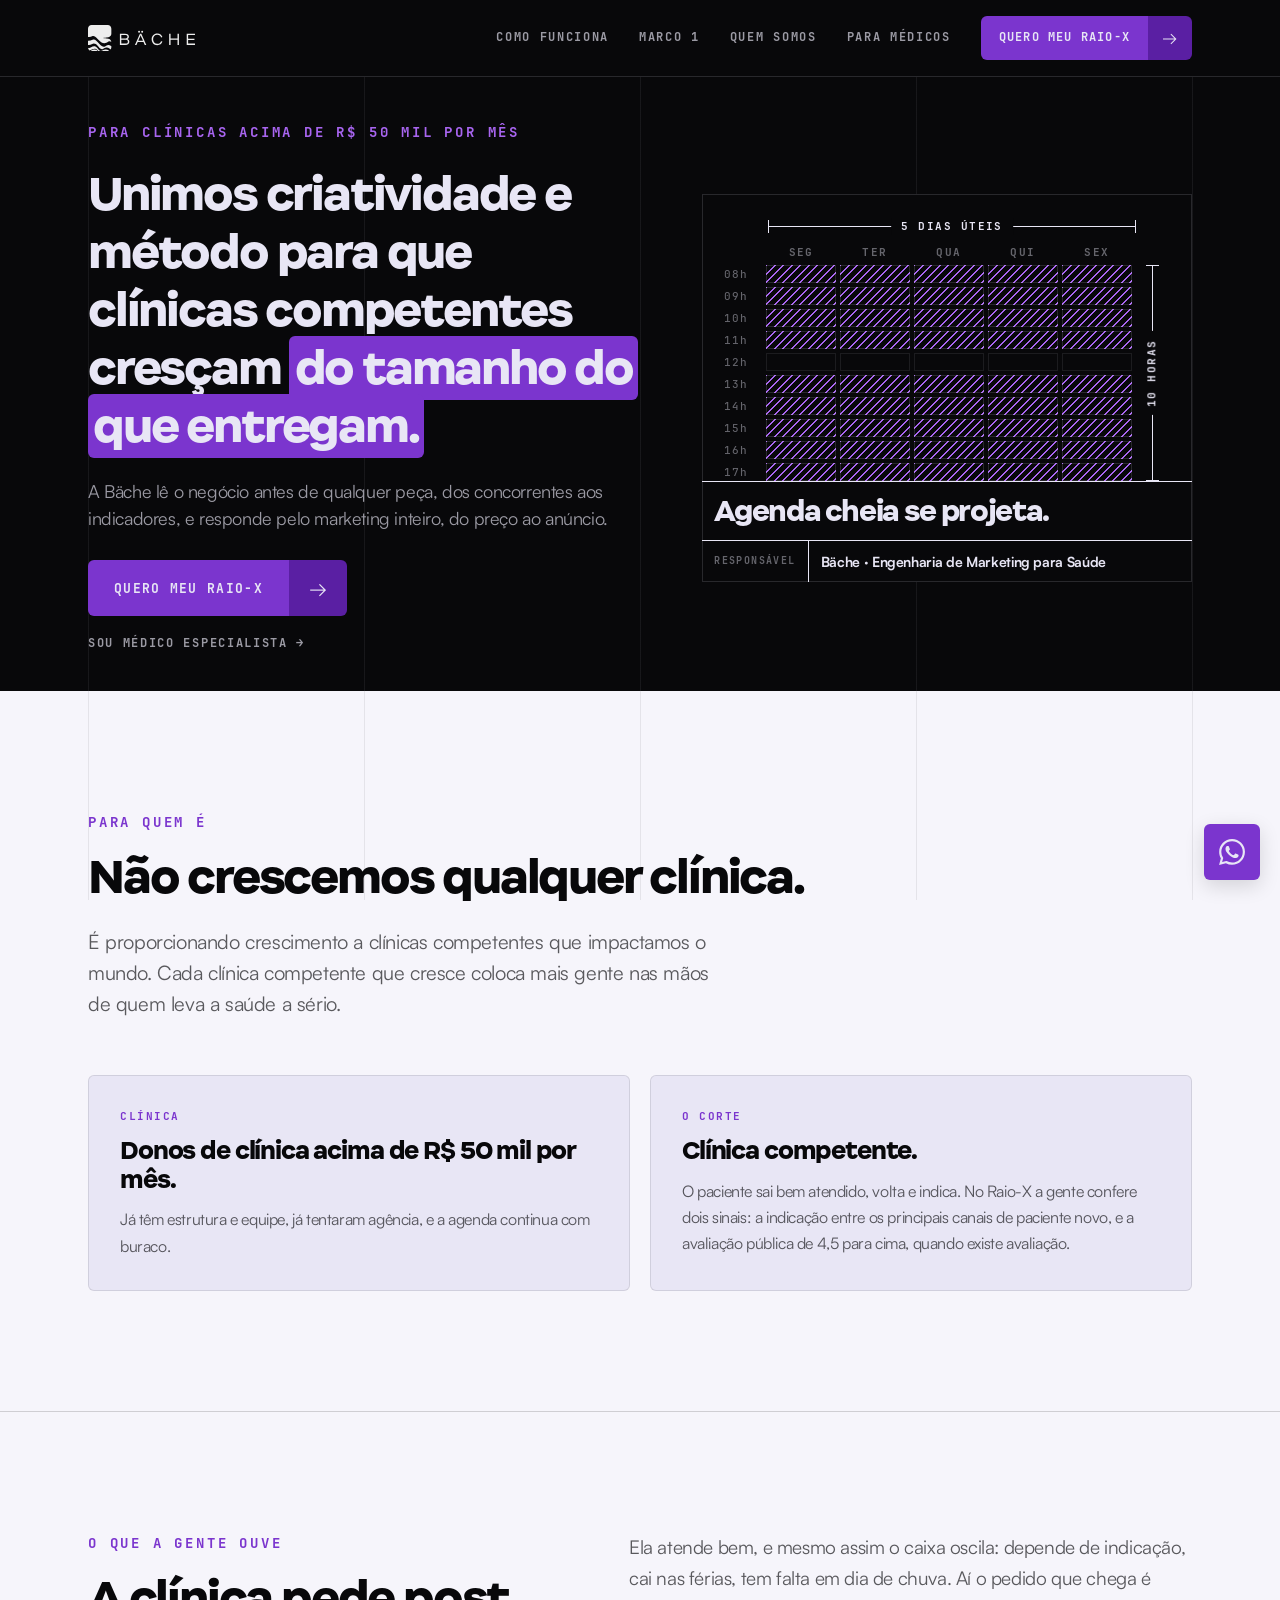
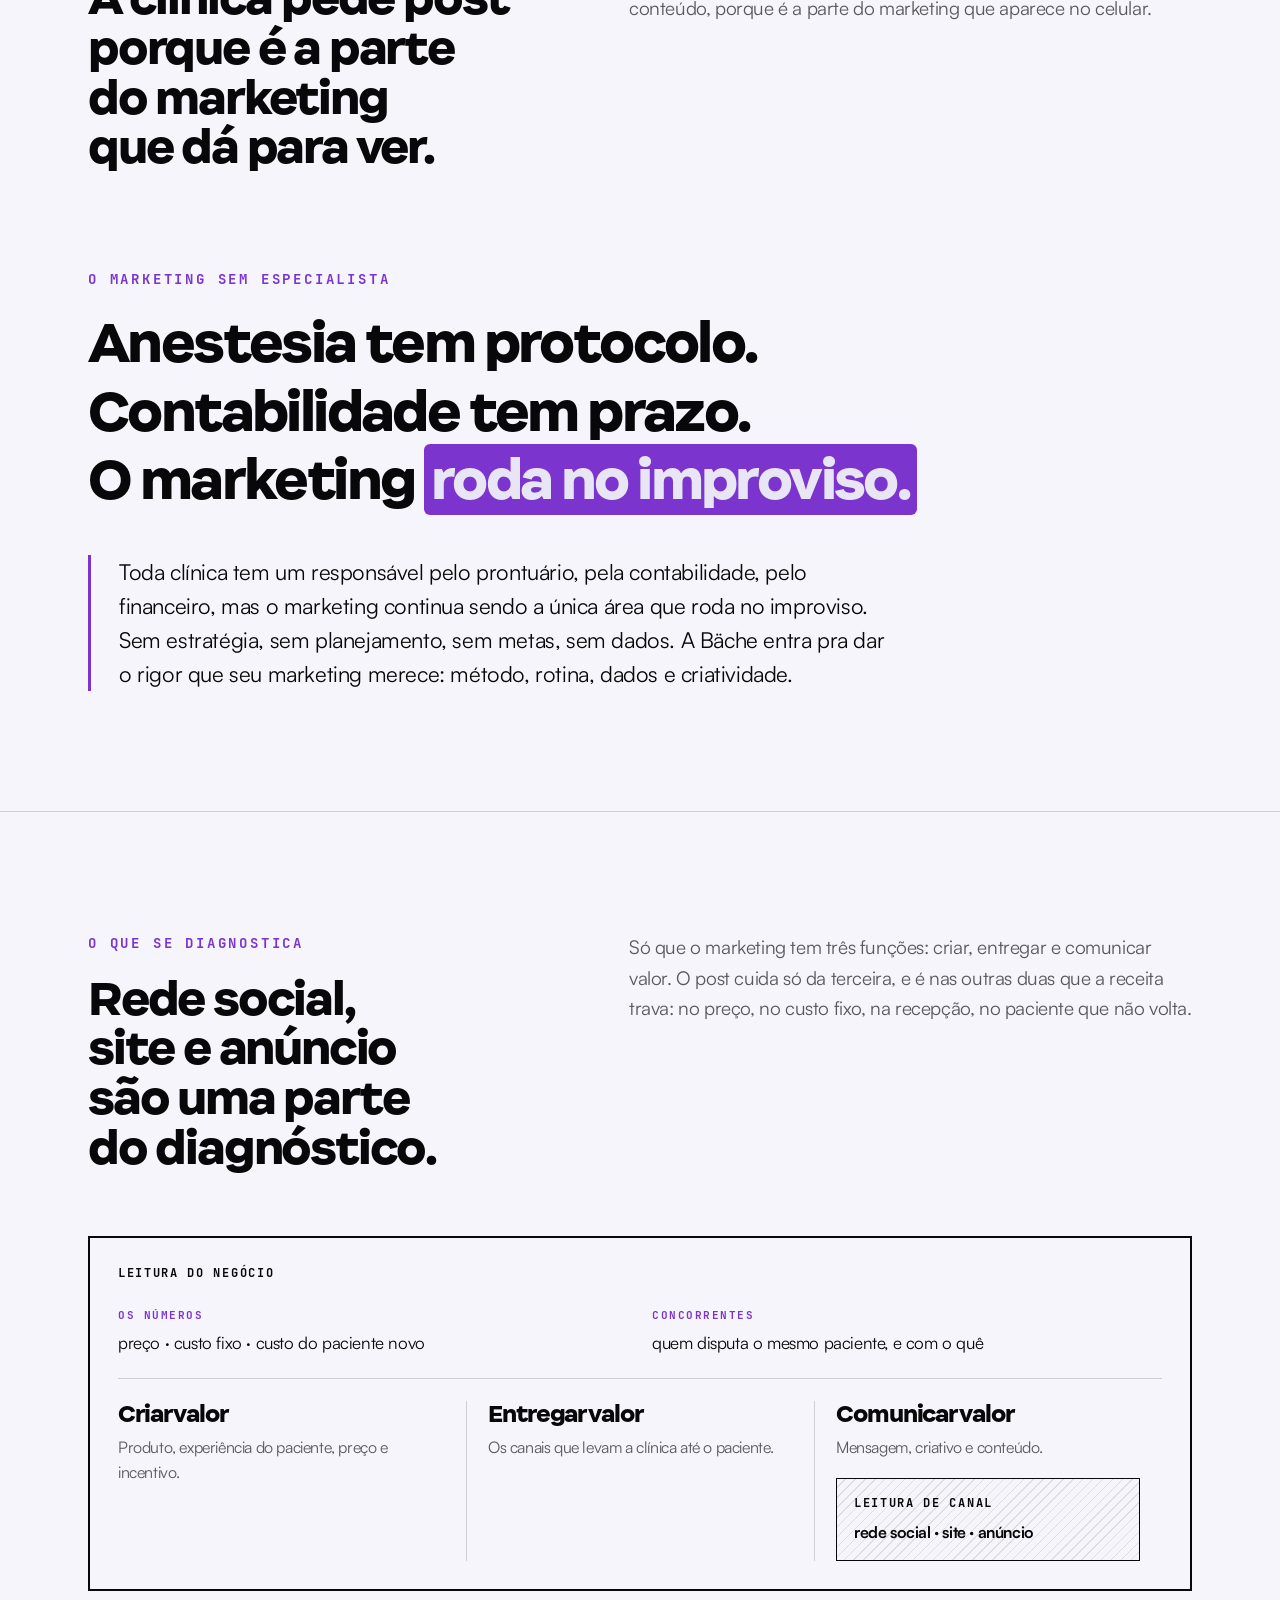
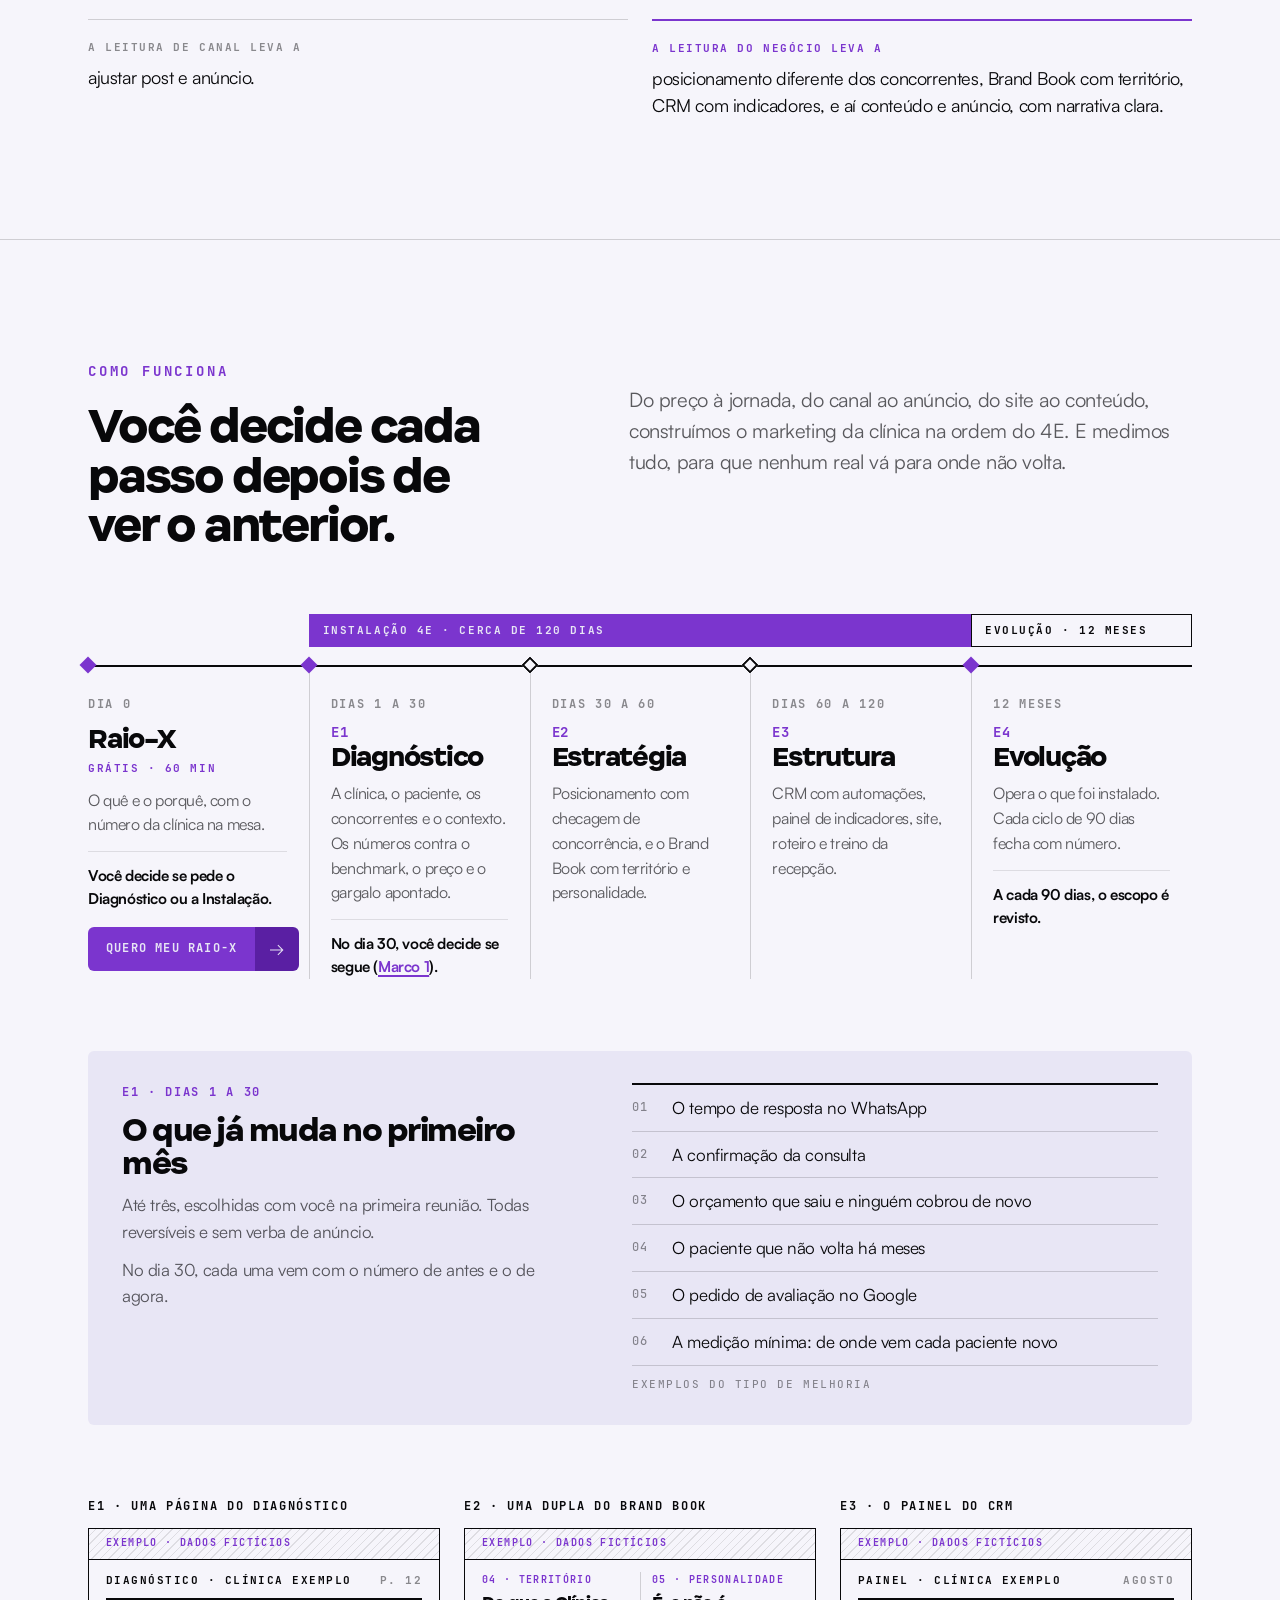
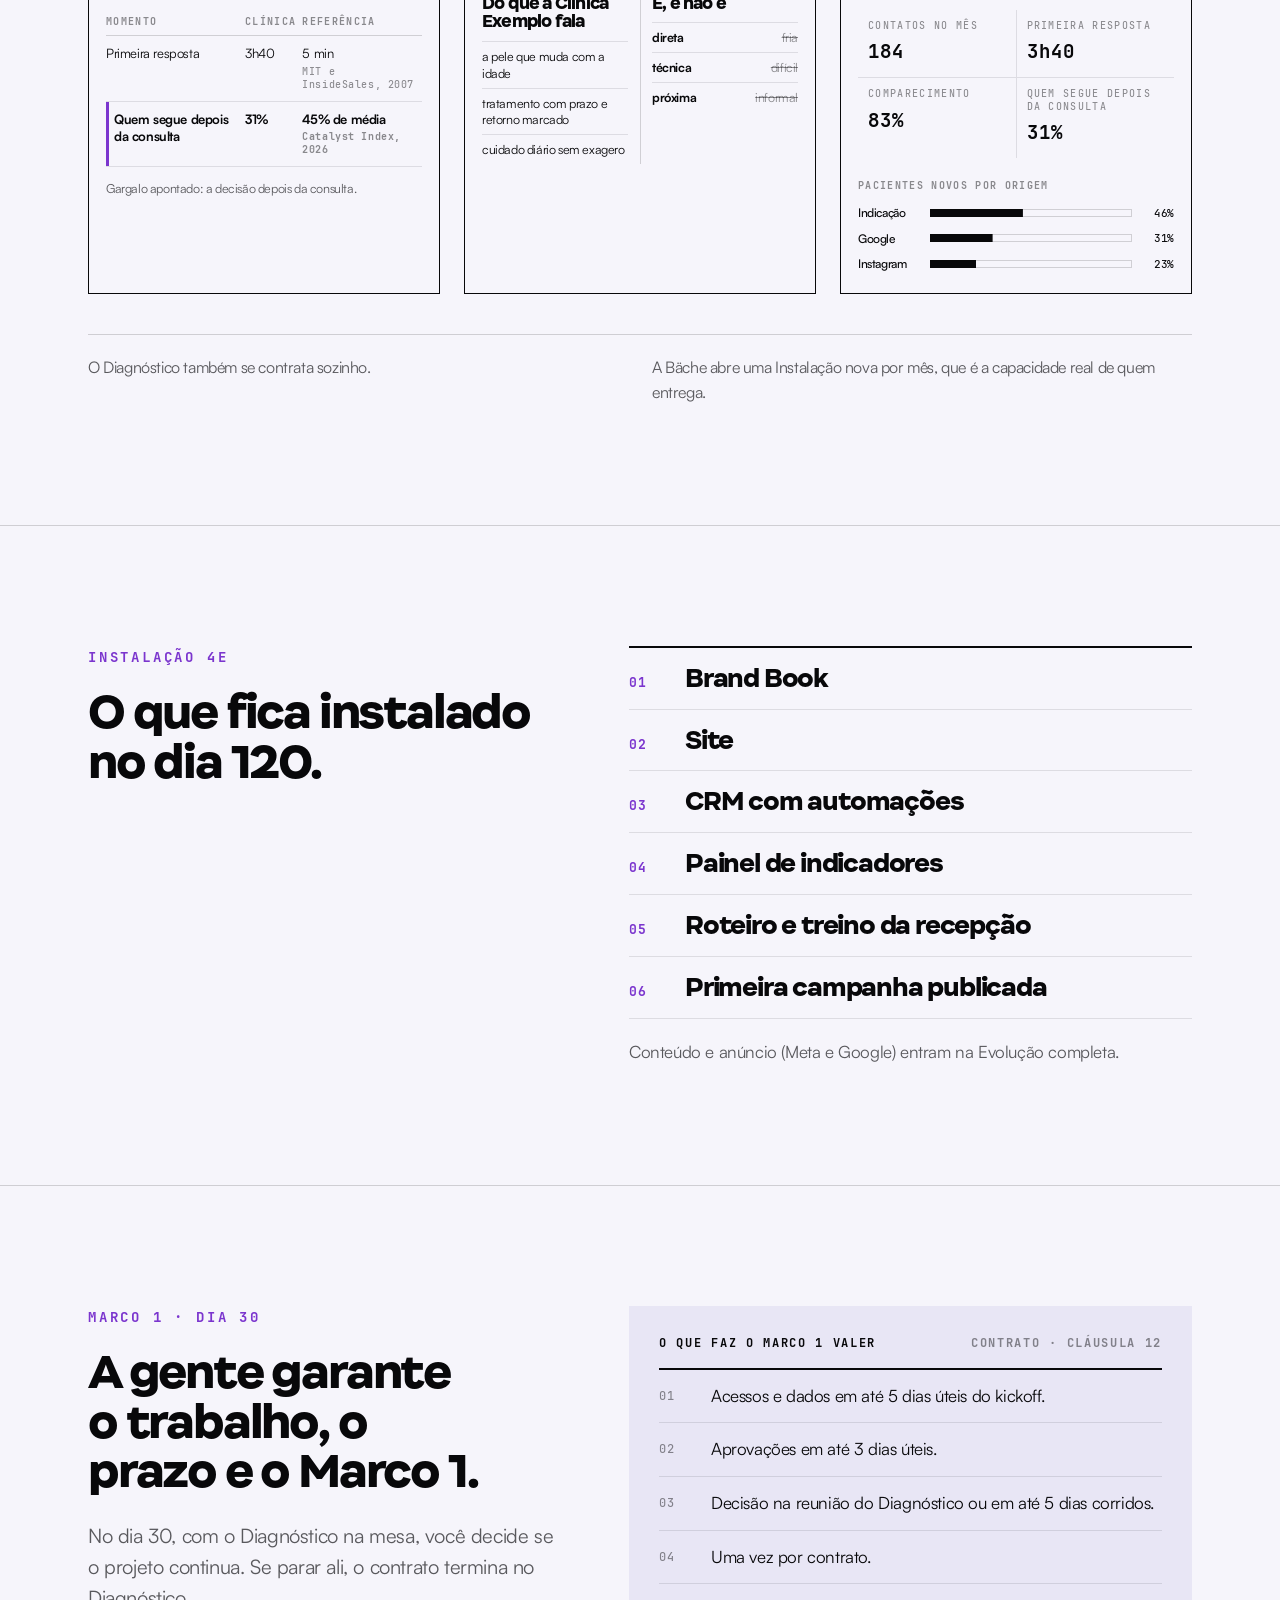
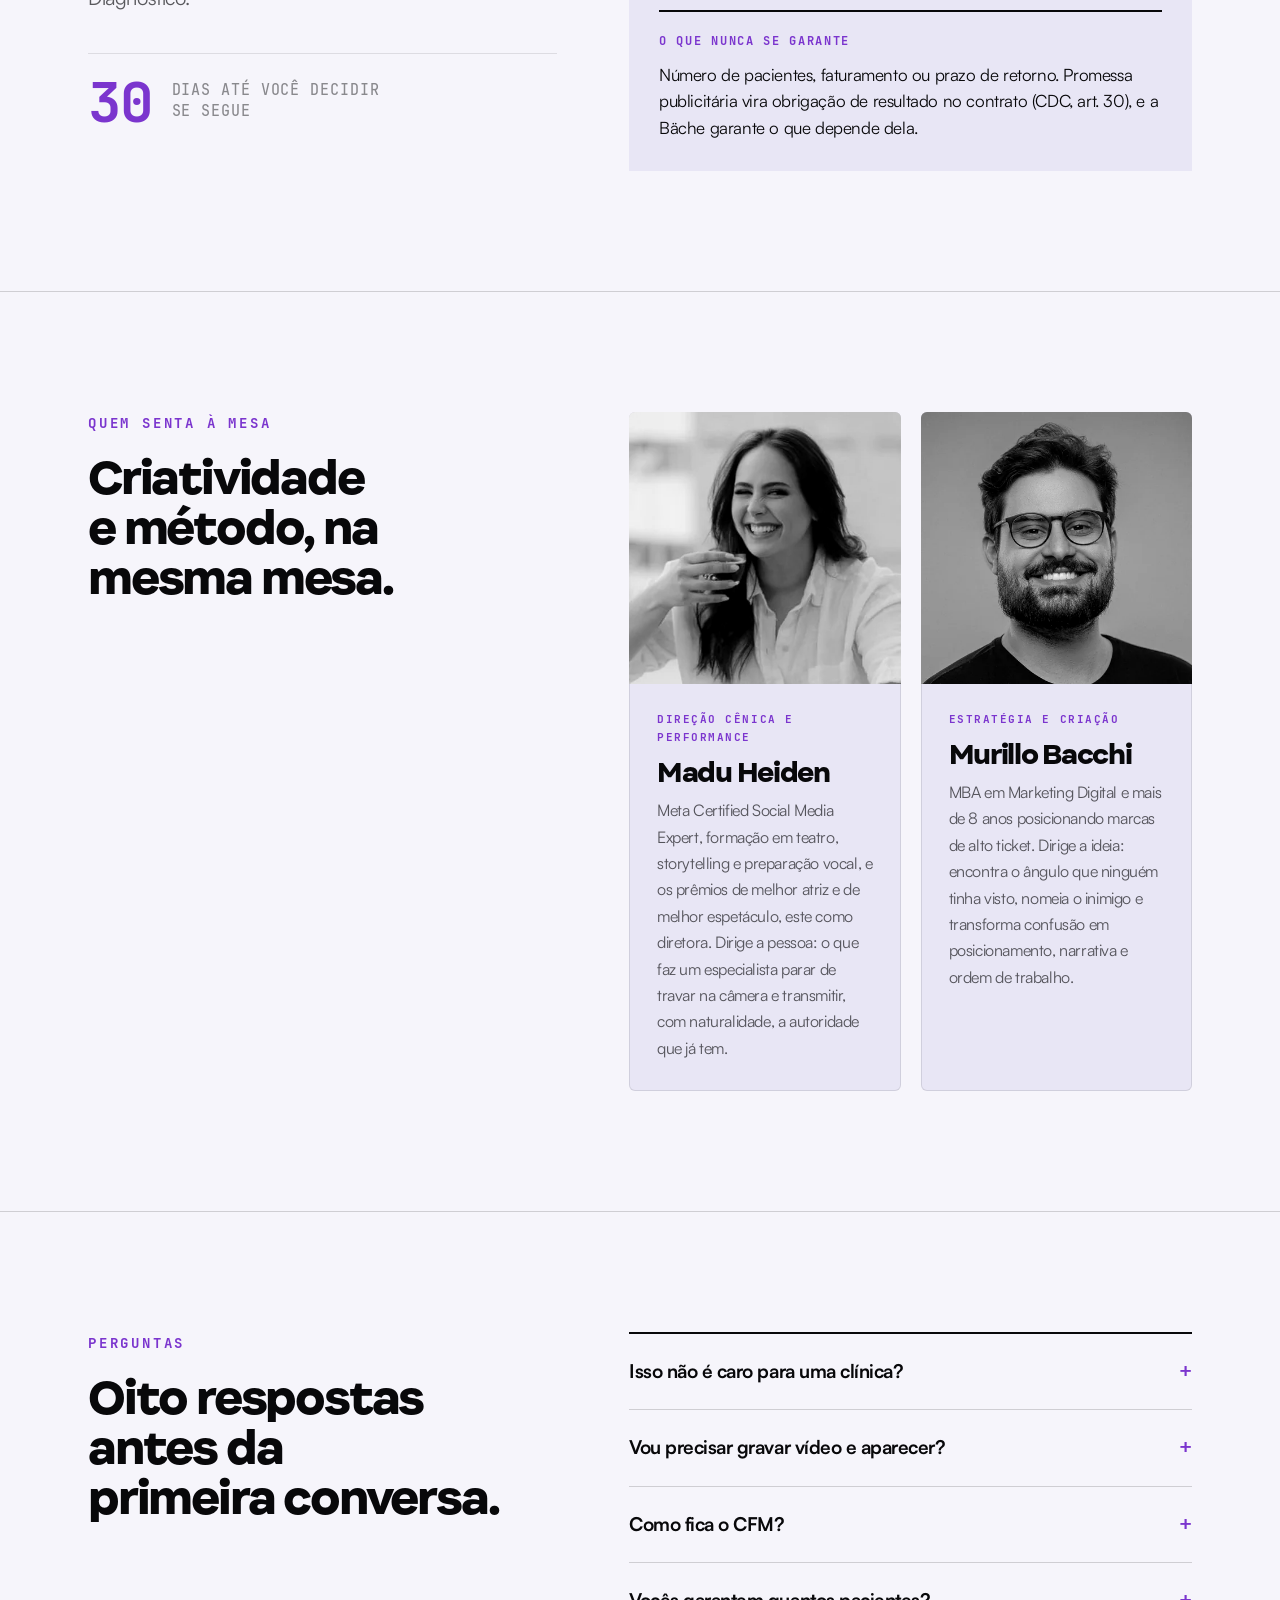
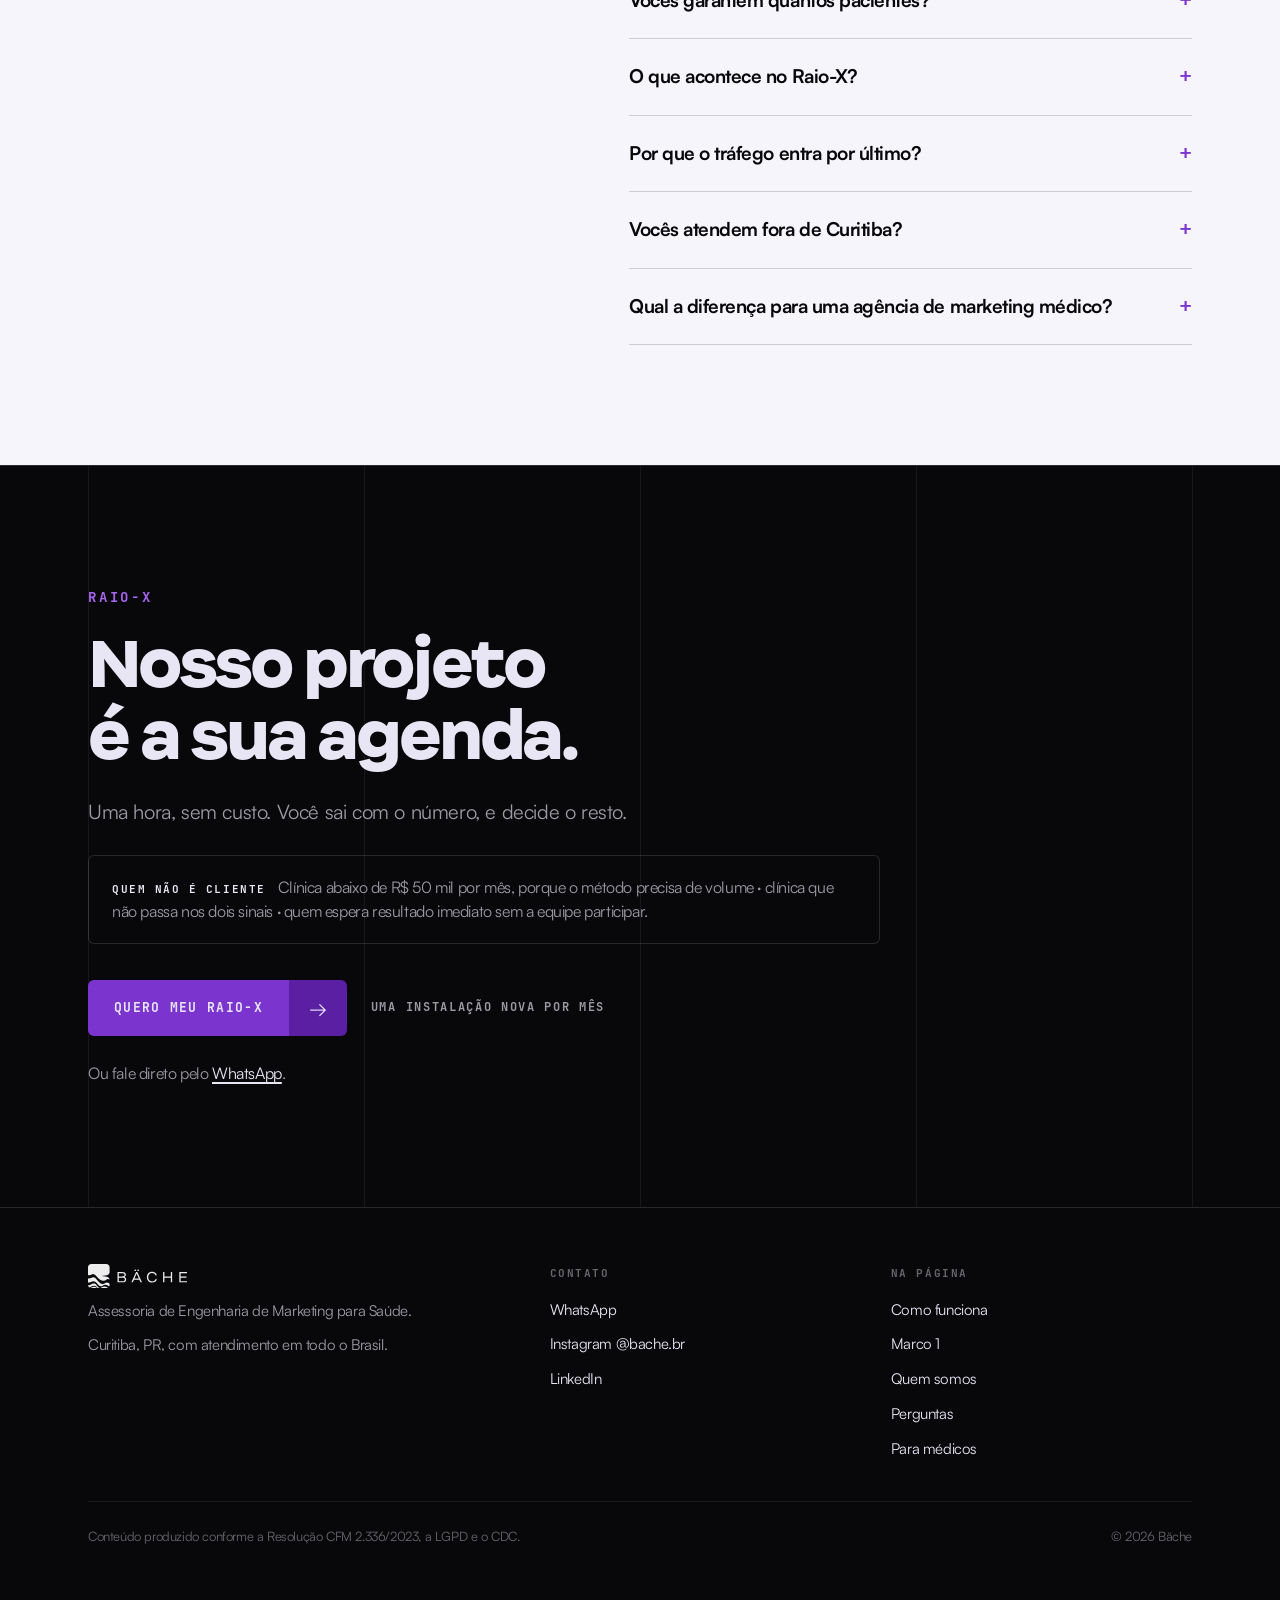
==== commit 66d1255e: "content(clareza): o site não fala de dinheiro (D24), e o Marco 1 vira porta de decisão Por ordem do " ====
--- a/index.html
+++ b/index.html
@@ -94,7 +94,7 @@
       "@type": "Service",
       "@id": "https://bache.com.br/#servico",
       "name": "Engenharia de Marketing para Saúde",
-      "serviceType": "Assessoria de marketing para clínicas e médicos",
+      "serviceType": "Assessoria de Engenharia de Marketing para Saúde",
       "provider": { "@id": "https://bache.com.br/#organizacao" },
       "areaServed": { "@type": "Country", "name": "Brasil" },
       "audience": { "@type": "BusinessAudience", "name": "Clínicas acima de R$ 50 mil de faturamento por mês e especialistas de alto ticket" },
@@ -105,9 +105,9 @@
           { "@type": "Offer", "name": "Raio-X", "price": "0", "priceCurrency": "BRL",
             "description": "Conversa de cerca de 60 minutos, sem custo, que mostra onde a receita trava e por quê." },
           { "@type": "Offer", "name": "Diagnóstico", "price": "7900", "priceCurrency": "BRL",
-            "description": "Os números da clínica ao lado do benchmark do mercado, em 30 dias, com crédito integral na Instalação se a clínica seguir em até 30 dias." },
+            "description": "Os números da clínica ao lado do benchmark do mercado, em 30 dias." },
           { "@type": "Offer", "name": "Instalação 4E",
-            "description": "As fases do 4E num contrato de cerca de 120 dias, com pagamento por entrega. Valor na proposta, depois do Raio-X." },
+            "description": "As fases do 4E num contrato de cerca de 120 dias." },
           { "@type": "Offer", "name": "Evolução",
             "description": "A operação do que foi instalado, por 12 meses, em ciclos de 90 dias, contratada junto com a Instalação." }
         ]
@@ -127,7 +127,7 @@
       "name": "Isso não é caro para uma clínica?",
       "acceptedAnswer": {
         "@type": "Answer",
-        "text": "É um investimento grande, mas proporcional ao trabalho, e pago por entrega: uma parte na assinatura e o resto quando cada entrega chega. No Raio-X a gente faz a conta com o número da sua clínica, por exemplo quantos orçamentos saíram no mês passado sem ninguém cobrar de novo, vezes o ticket. E no dia 30 você vê o Diagnóstico e decide se segue."
+        "text": "Depende do que a sua clínica deixa na mesa hoje, e isso a gente mede com você no Raio-X: quantos orçamentos saíram no mês passado sem ninguém cobrar de novo, vezes o ticket. No dia 30 você vê o Diagnóstico e decide se segue."
       }
     },
     {
@@ -336,7 +336,7 @@
 
     <div class="o-linha l-sobe">
       <div class="o-linha__faixas">
-        <span class="o-linha__faixa o-linha__faixa--inst">Instalação 4E · cerca de 120 dias · valor na proposta · pagamento por entrega</span>
+        <span class="o-linha__faixa o-linha__faixa--inst">Instalação 4E · cerca de 120 dias</span>
         <span class="o-linha__faixa o-linha__faixa--evo">Evolução · 12 meses</span>
       </div>
       <ol class="o-linha__marcos">
@@ -459,7 +459,7 @@
     </ul>
 
     <div class="o-linha__pe l-sobe">
-      <p>O Diagnóstico também se contrata sozinho: R$&nbsp;7.900, com crédito integral na Instalação se você seguir em até 30 dias.</p>
+      <p>O Diagnóstico também se contrata sozinho.</p>
       <p>A Bäche abre uma Instalação nova por mês, que é a capacidade real de quem entrega.</p>
     </div>
   </div>
@@ -494,7 +494,7 @@
         <span class="olho">Marco 1 · dia 30</span>
         <h2 id="t-marco">A gente garante o trabalho, o prazo e o Marco 1.</h2>
       </header>
-      <p class="l-lead">No dia 30, com o Diagnóstico na mesa, você decide se o projeto continua. Se parar ali, paga só o Diagnóstico e recebe de volta a diferença da entrada. E se uma entrega atrasar por culpa da Bäche, a parcela dela só vence quando a entrega chegar.</p>
+      <p class="l-lead">No dia 30, com o Diagnóstico na mesa, você decide se o projeto continua. Se parar ali, o contrato termina no Diagnóstico.</p>
       <div class="dado l-marco__dado"><b>30</b><span>dias até você decidir se segue</span></div>
     </div>
     <div class="o-doc l-sobe">
@@ -503,7 +503,7 @@
         <li><i>01</i><span>Acessos e dados em até 5 dias úteis do kickoff.</span></li>
         <li><i>02</i><span>Aprovações em até 3 dias úteis.</span></li>
         <li><i>03</i><span>Decisão na reunião do Diagnóstico ou em até 5 dias corridos.</span></li>
-        <li><i>04</i><span>Uma vez por contrato, sem alcançar a verba de mídia.</span></li>
+        <li><i>04</i><span>Uma vez por contrato.</span></li>
       </ol>
       <div class="o-doc__nunca">
         <span class="o-doc__r">O que nunca se garante</span>
@@ -551,7 +551,7 @@
       <h2 id="t-perguntas">Oito respostas antes da primeira conversa.</h2>
     </header>
     <div class="o-faq l-sobe">
-      <details><summary>Isso não é caro para uma clínica?</summary><div class="o-faq__r"><p>É um investimento grande, mas proporcional ao trabalho, e pago por entrega: uma parte na assinatura e o resto quando cada entrega chega. No Raio-X a gente faz a conta com o número da sua clínica, por exemplo quantos orçamentos saíram no mês passado sem ninguém cobrar de novo, vezes o ticket. E no dia 30 você vê o Diagnóstico e decide se segue.</p></div></details>
+      <details><summary>Isso não é caro para uma clínica?</summary><div class="o-faq__r"><p>Depende do que a sua clínica deixa na mesa hoje, e isso a gente mede com você no Raio-X: quantos orçamentos saíram no mês passado sem ninguém cobrar de novo, vezes o ticket. No dia 30 você vê o Diagnóstico e decide se segue.</p></div></details>
       <details><summary>Vou precisar gravar vídeo e aparecer?</summary><div class="o-faq__r"><p>Nos primeiros sessenta dias, não. O 4E lê o negócio e decide a estratégia antes de produzir qualquer peça. Quando a câmera entra, a Instalação traz o treino de gravação da equipe, com direção de quem veio do palco.</p></div></details>
       <details><summary>Como fica o CFM?</summary><div class="o-faq__r"><p>Toda peça passa pela Resolução CFM 2.336/2023, pela LGPD e pelo CDC antes de sair. Nada de antes e depois sensacionalista, promessa de cura ou título que o profissional não tem.</p></div></details>
       <details><summary>Vocês garantem quantos pacientes?</summary><div class="o-faq__r"><p>Não. A Bäche garante o trabalho, o prazo de cada entrega e o Marco 1. Número de pacientes, faturamento e prazo de retorno ficam fora do contrato, porque promessa publicitária vira obrigação de resultado (CDC, art. 30).</p></div></details>
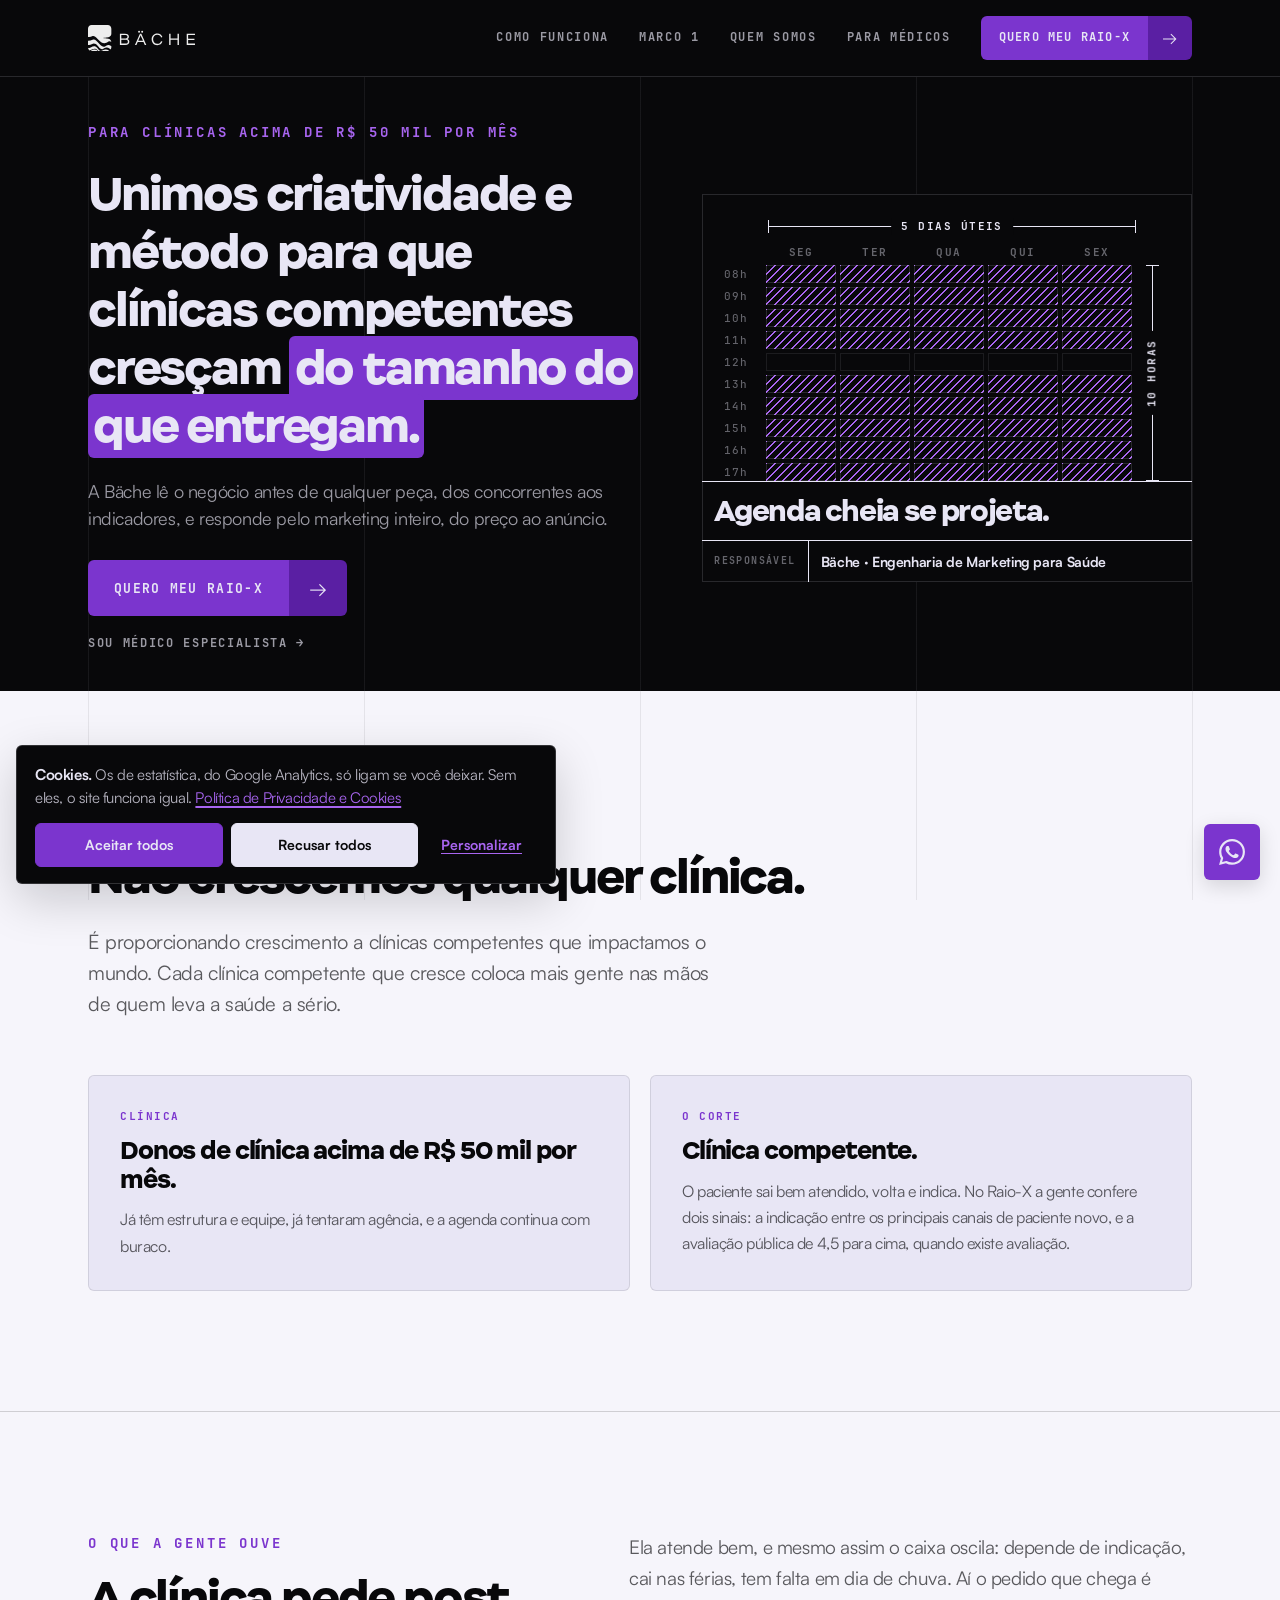
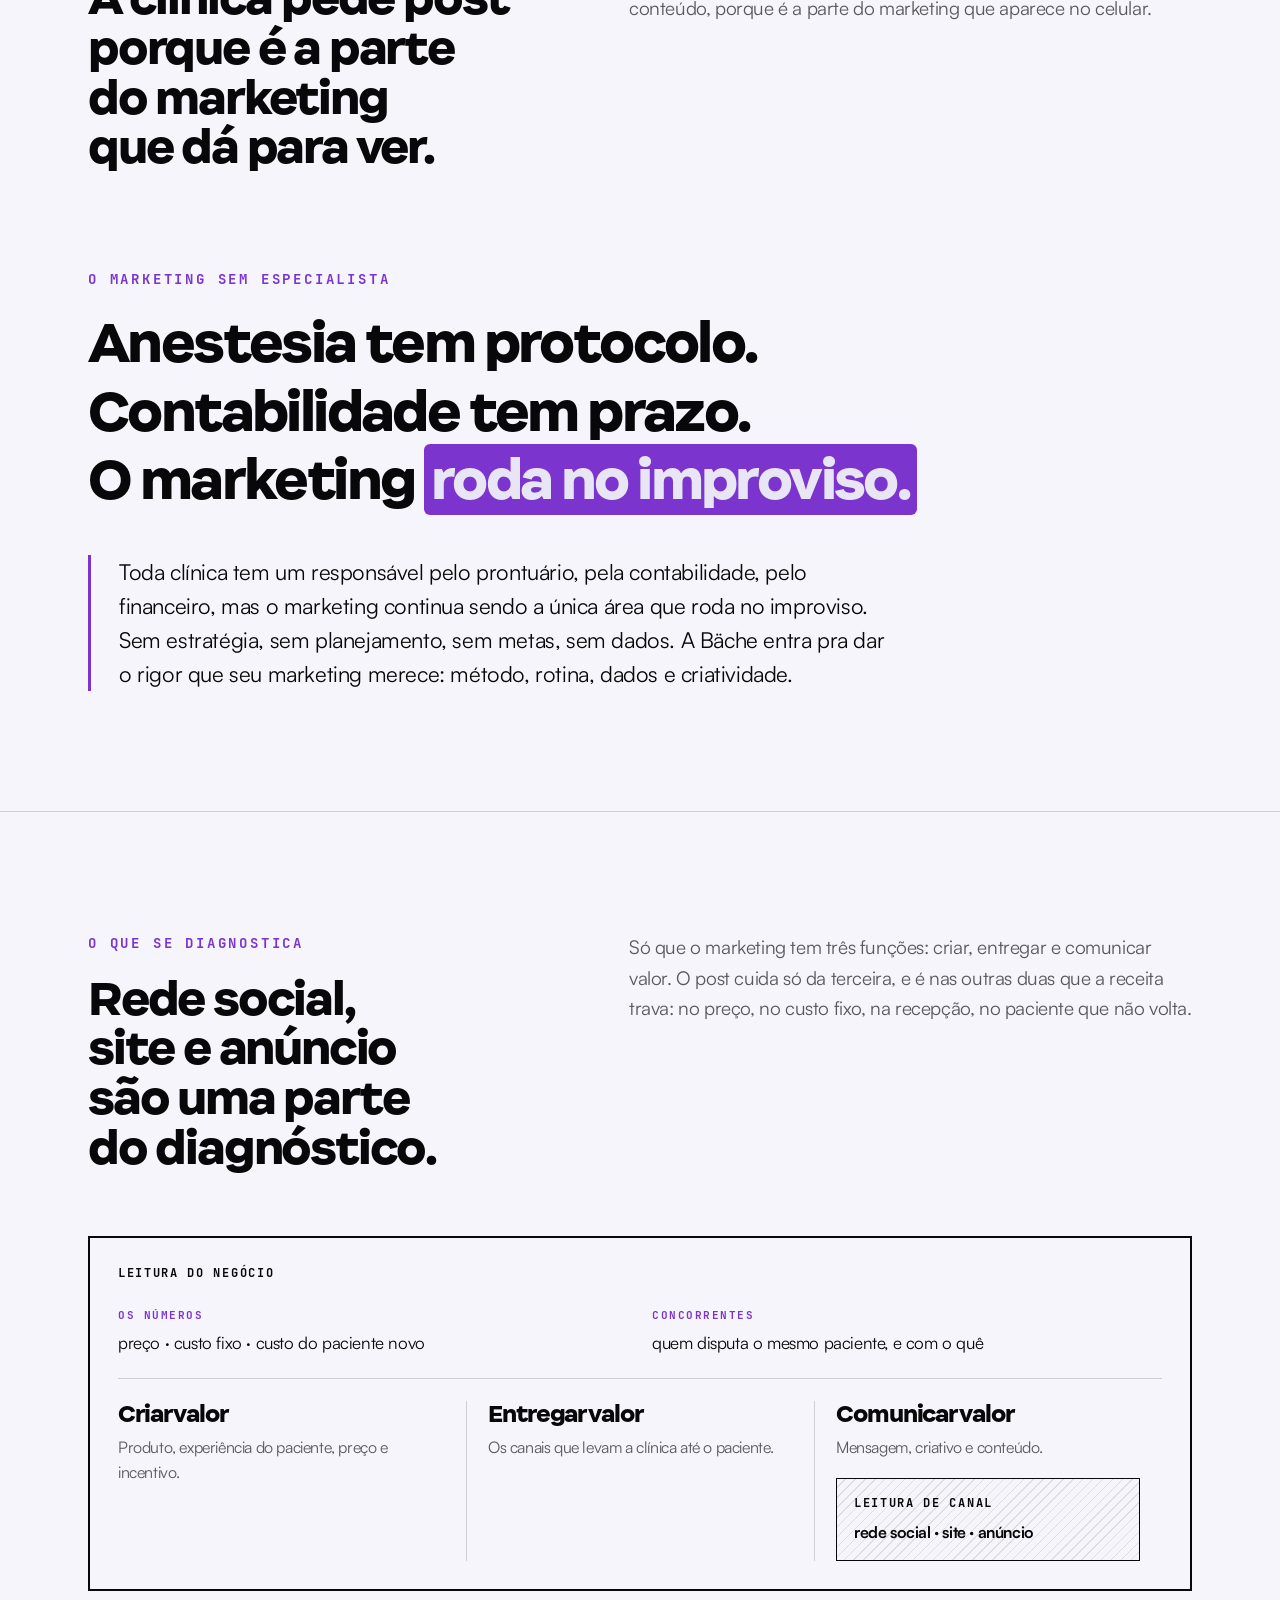
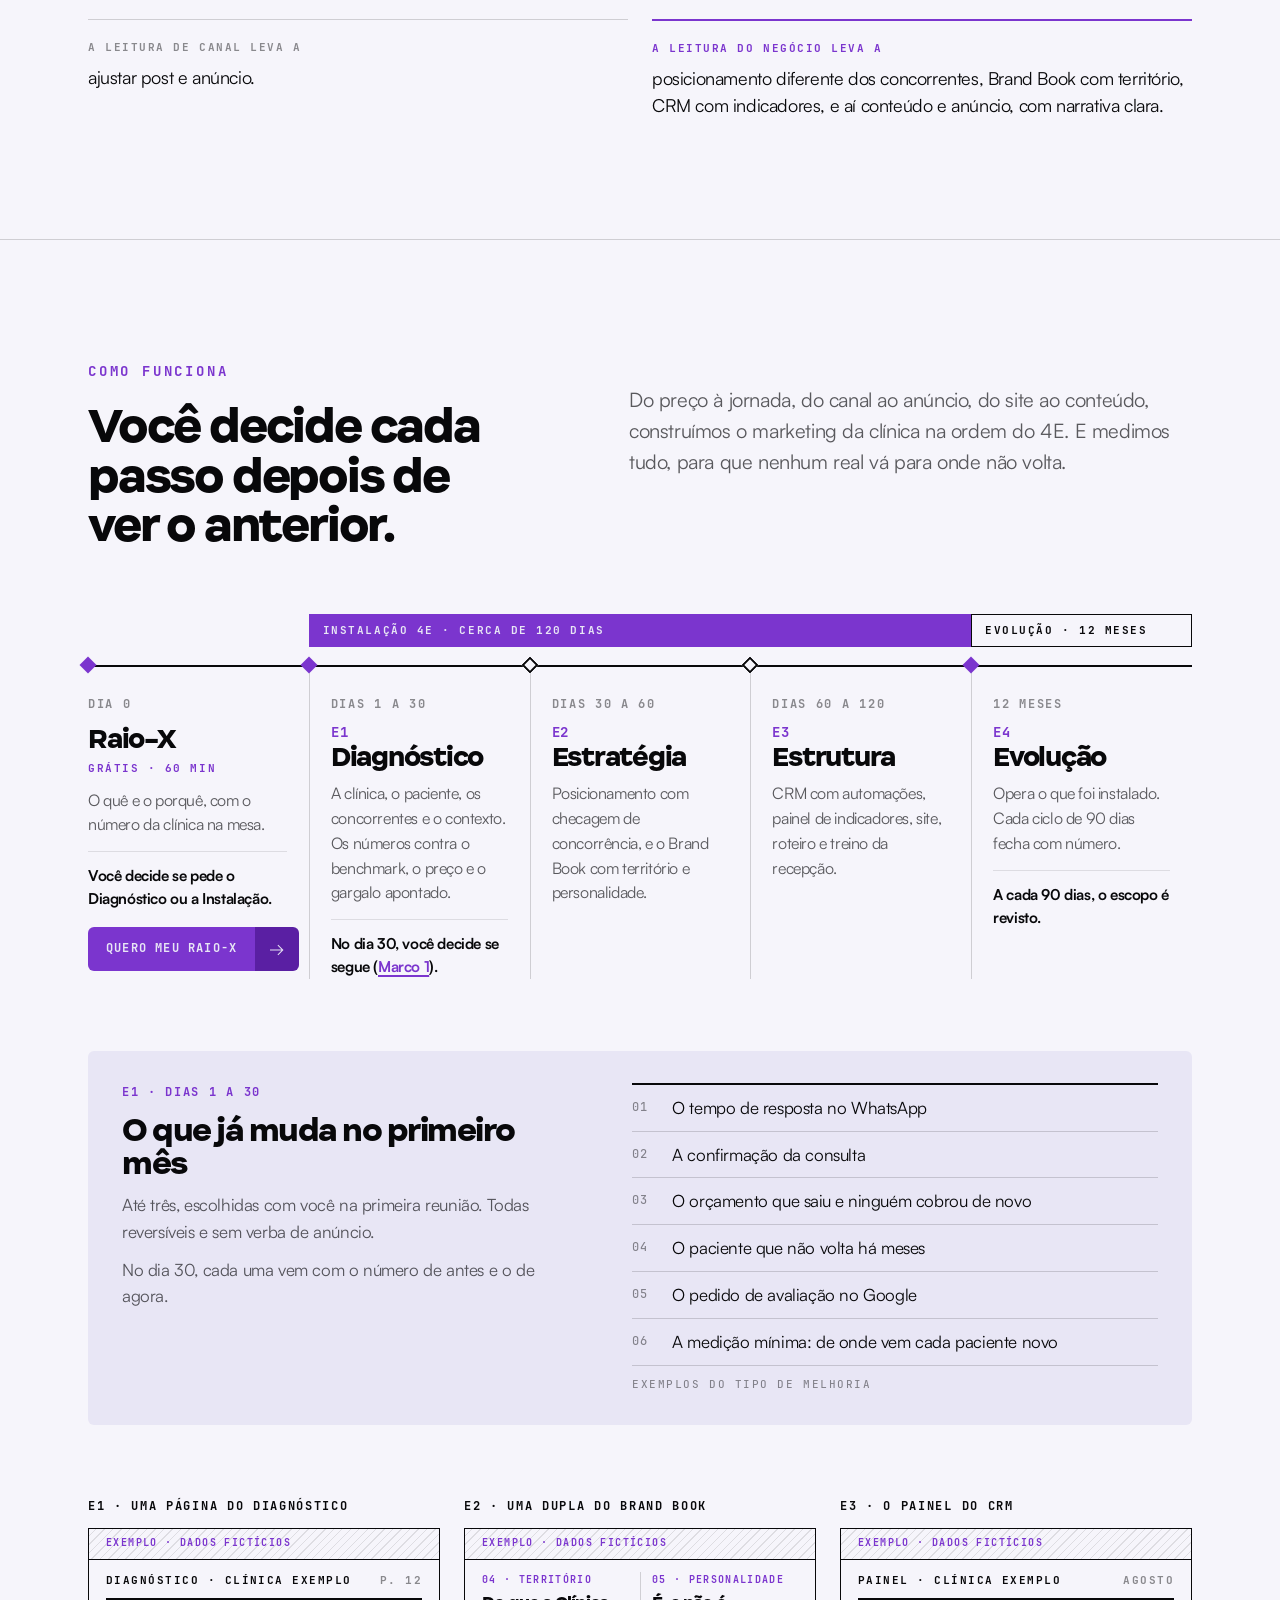
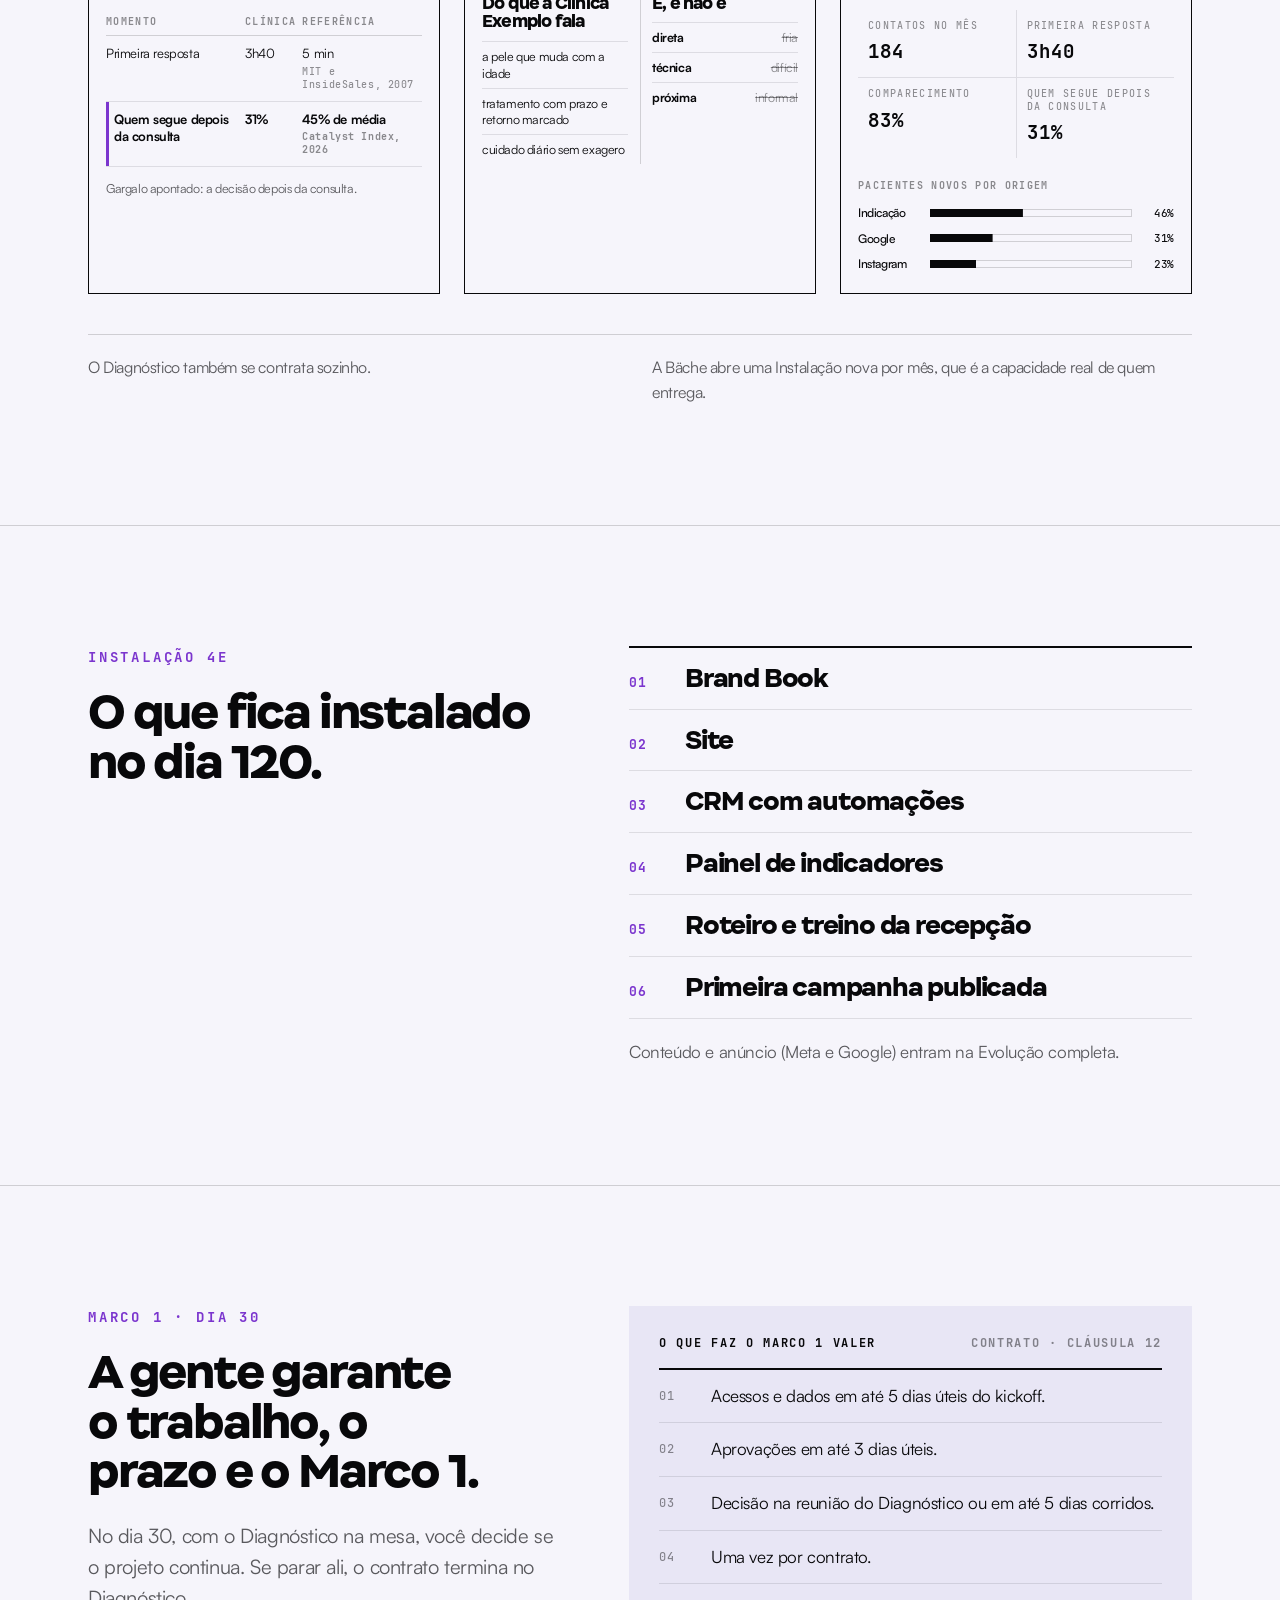
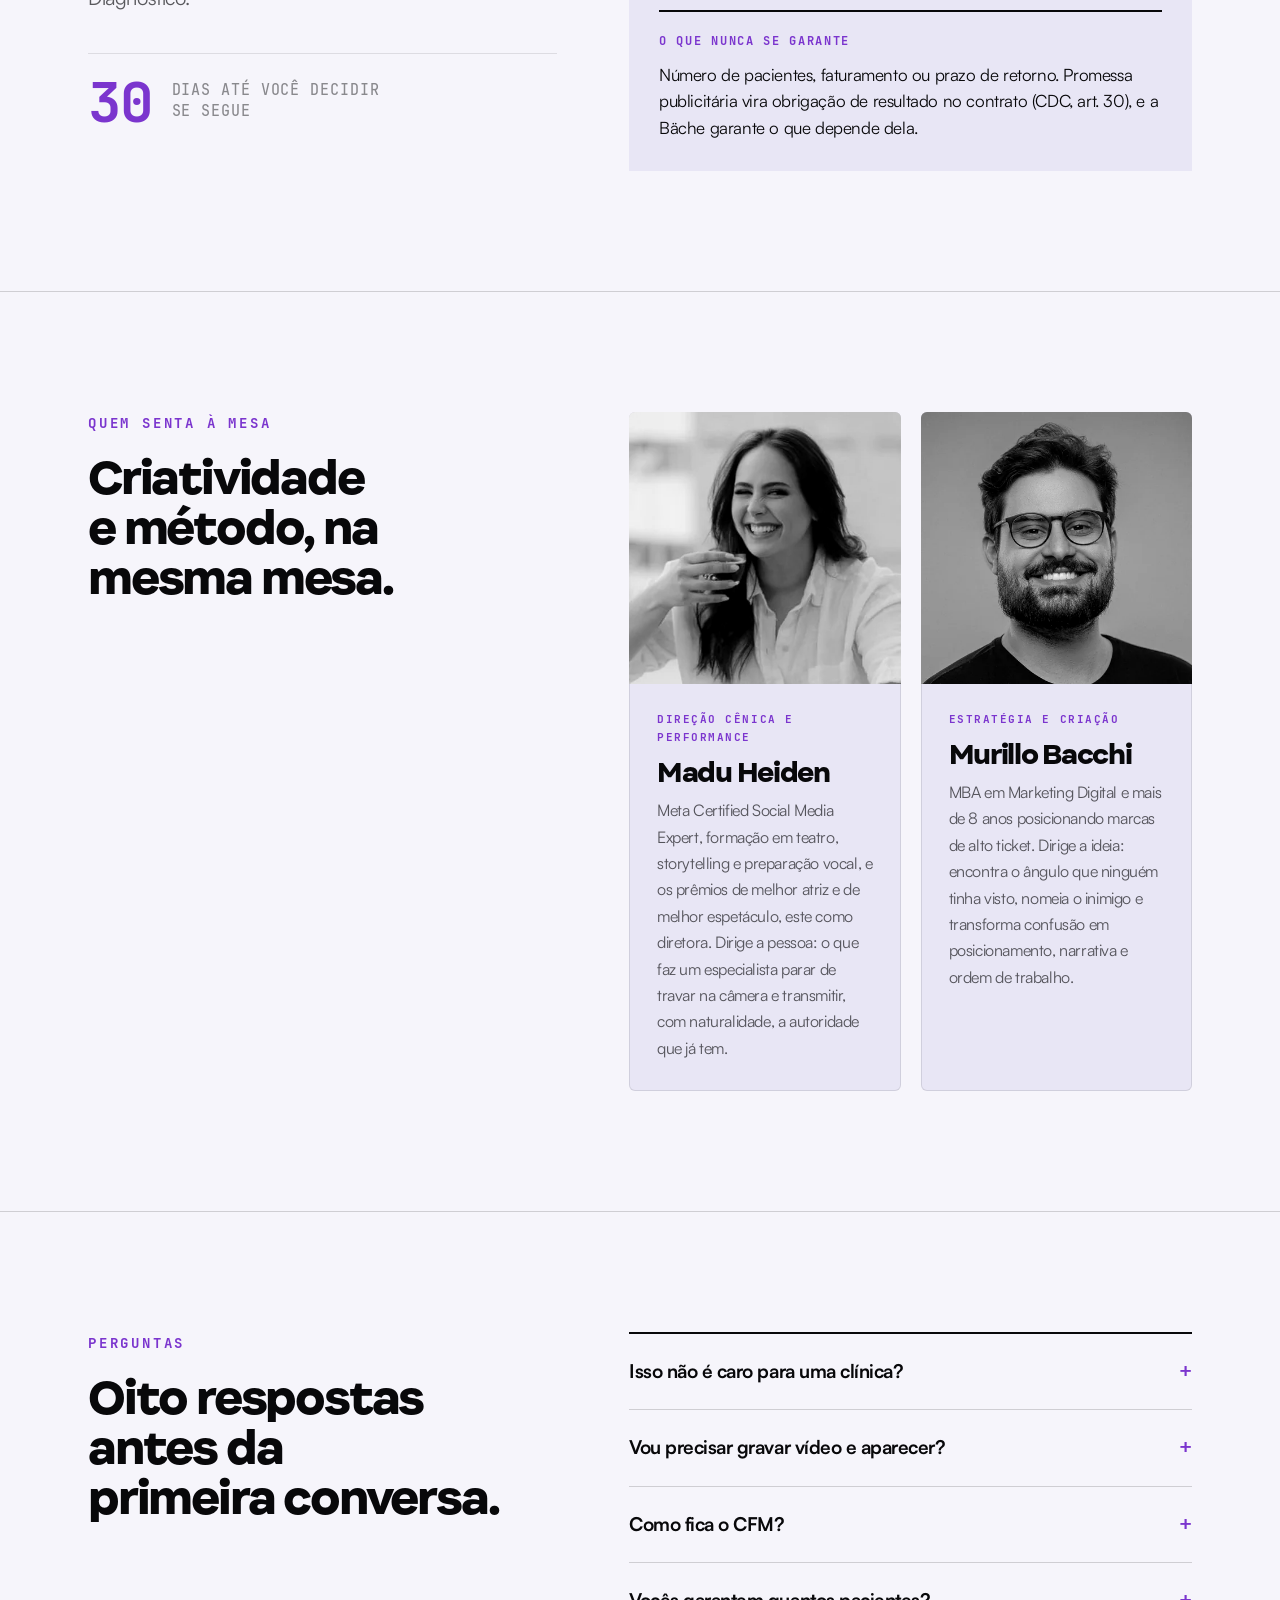
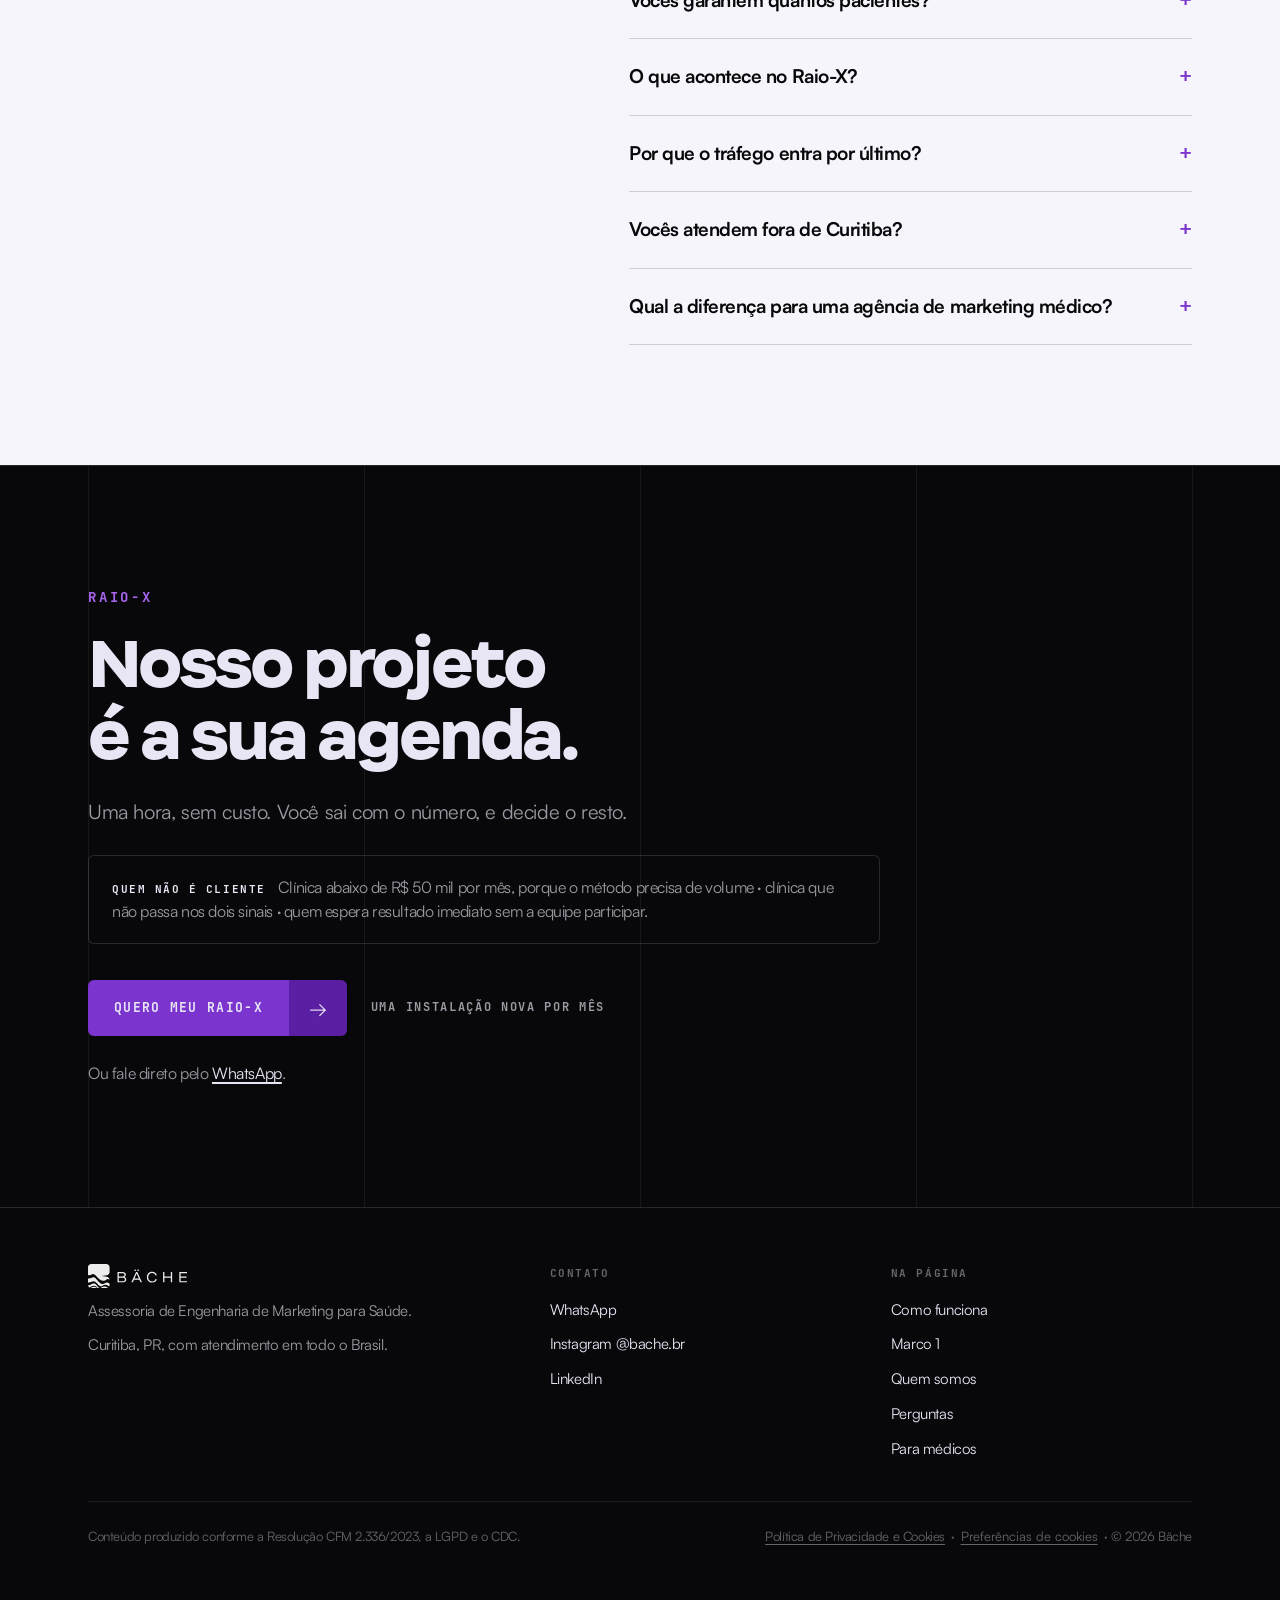
==== commit 8bb7f285: "feat(privacidade): aviso de cookies no padrão da LGPD, GTM só depois do consentimento e a política e" ====
--- a/index.html
+++ b/index.html
@@ -29,20 +29,12 @@
 <link rel="preload" href="/ds/assets/fonts/Internacional-Black.woff2" as="font" type="font/woff2" crossorigin>
 <link rel="preload" href="/ds/assets/fonts/Satoshi-Regular.woff2" as="font" type="font/woff2" crossorigin>
 <link rel="stylesheet" href="/ds/styles.css?v=20260916a">
-<link rel="stylesheet" href="/assets/css/site.css?v=20260919a">
+<link rel="stylesheet" href="/assets/css/site.css?v=20261008e">
 
 <!-- A entrada das seções só liga com JS e sem pedido de movimento reduzido. ?still=1 desliga, para print. -->
 <script>(function(d){var q=new URLSearchParams(location.search);var calmo=window.matchMedia&&matchMedia('(prefers-reduced-motion: reduce)').matches;if(!q.has('still')&&!calmo)d.documentElement.classList.add('anim');})(document);</script>
 
-<!-- Google Tag Manager -->
-<script>(function(w,d,s,l,i){w[l]=w[l]||[];w[l].push({'gtm.start':
-new Date().getTime(),event:'gtm.js'});var f=d.getElementsByTagName(s)[0],
-j=d.createElement(s),dl=l!='dataLayer'?'&l='+l:'';j.async=true;j.src=
-'https://www.googletagmanager.com/gtm.js?id='+i+dl;f.parentNode.insertBefore(j,f);
-})(window,document,'script','dataLayer','GTM-P7VS3KVG');</script>
-<!-- End Google Tag Manager -->
-
-<!-- Os eventos vão para o dataLayer; as tags (GA4, Meta) moram no GTM. -->
+<!-- Os eventos vão para o dataLayer. O GTM (hoje só o GA4 mora nele) só carrega depois do consentimento: assets/js/consent.js. -->
 <script>
   window.dataLayer = window.dataLayer || [];
   window.bacheTrack = function (event, params) {
@@ -192,8 +184,6 @@
 <!-- faq-schema:fim -->
 </head>
 <body>
-<!-- Google Tag Manager (noscript) -->
-<noscript><iframe src="https://www.googletagmanager.com/ns.html?id=GTM-P7VS3KVG" height="0" width="0" style="display:none;visibility:hidden"></iframe></noscript>
 
 <a class="l-pular" href="#conteudo">Pular para o conteúdo</a>
 <div class="l-grade" aria-hidden="true"><span></span><span></span><span></span><span></span><span></span></div>
@@ -608,7 +598,7 @@
     </div>
     <div class="l-rodape__base">
       <span>Conteúdo produzido conforme a Resolução CFM 2.336/2023, a LGPD e o CDC.</span>
-      <span>© 2026 Bäche</span>
+      <span class="l-rodape__legal"><a href="/privacidade">Política de Privacidade e Cookies</a> · <button type="button" class="l-rodape__btn" data-cookies-abrir>Preferências de cookies</button> · © 2026 Bäche</span>
     </div>
   </div>
 </footer>
@@ -726,7 +716,7 @@
         <div class="o-campo"><label class="o-rot" for="rx-whats">WhatsApp</label><input type="tel" id="rx-whats" autocomplete="tel" placeholder="(41) 99999-0000"></div>
         <div class="o-campo"><label class="o-rot" for="rx-email">E-mail</label><input type="email" id="rx-email" autocomplete="email" placeholder="ana@clinica.com.br"></div>
         <input type="text" id="rx-empresa" name="empresa" class="o-isca" tabindex="-1" autocomplete="off" aria-hidden="true">
-        <p class="o-lgpd">Seus dados vão só para a equipe da Bäche, para marcar o Raio-X.</p>
+        <p class="o-lgpd">Os dados do formulário servem para a equipe da Bäche responder ao seu pedido e marcar o Raio-X. A <a href="/privacidade">Política de Privacidade e Cookies</a> diz com quem a gente divide e como você pede para apagar.</p>
       </div>
 
       <p class="o-erro" id="rx-erro" role="alert" hidden></p>
@@ -746,6 +736,42 @@
 </dialog>
 <!-- comum:fim-da-pagina:fim -->
 
+<!-- comum:cookies:inicio · igual na home, na /medicos e na /privacidade; a fonte é este arquivo: python scripts/comum.py -->
+<aside class="o-ck" id="cookies" role="region" aria-label="Aviso de cookies" hidden>
+  <p class="o-ck__txt"><b>Cookies.</b> Os de estatística, do Google Analytics, só ligam se você deixar. Sem eles, o site funciona igual. <a href="/privacidade">Política de Privacidade e Cookies</a></p>
+  <div class="o-ck__acoes">
+    <button type="button" class="o-ck__b o-ck__b--p" data-cookies="aceitar">Aceitar todos</button>
+    <button type="button" class="o-ck__b o-ck__b--s" data-cookies="recusar">Recusar todos</button>
+    <button type="button" class="o-ck__b o-ck__b--t" data-cookies="personalizar">Personalizar</button>
+  </div>
+</aside>
+
+<dialog class="o-modal o-ckp" id="cookies-prefs" aria-labelledby="ckp-t">
+  <div class="o-modal__in">
+    <button type="button" class="o-modal__fechar" data-cookies="fechar" aria-label="Fechar">&times;</button>
+    <h2 id="ckp-t">Preferências de cookies</h2>
+    <p class="o-sub">Escolha o que pode ficar ligado. Você muda isso quando quiser, pelo rodapé de qualquer página.</p>
+    <ul class="o-ckp__lista">
+      <li class="o-ckp__item">
+        <div><label class="o-ckp__t" for="ck-necessarios">Necessários</label><p>Guardam, neste navegador, a escolha que você faz aqui. Não medem nada e não saem do site.</p></div>
+        <input type="checkbox" class="o-ckp__sw" id="ck-necessarios" checked disabled>
+      </li>
+      <li class="o-ckp__item">
+        <div><label class="o-ckp__t" for="ck-estatisticas">Estatísticas</label><p>Google Analytics. Conta as páginas lidas, o tipo de aparelho e os cliques no WhatsApp e no pedido de Raio-X, e o Google recebe esses dados da sua visita. Cookies: _ga e _ga_ZLFQ717WHF.</p></div>
+        <input type="checkbox" class="o-ckp__sw" id="ck-estatisticas" name="estatisticas">
+      </li>
+    </ul>
+    <div class="o-ckp__acoes">
+      <button type="button" class="o-ck__b o-ck__b--o" data-cookies="salvar">Salvar escolhas</button>
+      <button type="button" class="o-ck__b o-ck__b--p" data-cookies="aceitar">Aceitar todos</button>
+      <button type="button" class="o-ck__b o-ck__b--s" data-cookies="recusar">Recusar todos</button>
+    </div>
+    <p class="o-lgpd">O que cada cookie faz, por quanto tempo dura e como pedir a exclusão dos seus dados está na <a href="/privacidade">Política de Privacidade e Cookies</a>.</p>
+  </div>
+</dialog>
+<!-- comum:cookies:fim -->
+
+<script src="/assets/js/consent.js?v=20261008c" defer></script>
 <script src="/assets/js/fit.js?v=20260916b" defer></script>
 <script src="/assets/js/site.js?v=20260916b" defer></script>
 </body>
--- a/assets/css/site.css
+++ b/assets/css/site.css
@@ -514,3 +514,103 @@
   .o-opcoes, .o-bifurca { grid-template-columns: 1fr; }
   .o-bifurca .o-op { min-height: 72px; }
 }
+
+/* ── Cookies: o aviso, o painel e a página da política ─────────────────
+   Doc 12 §8. Preto com texto névoa, como as pontas da página (look C). Aceitar e Recusar têm o
+   mesmo tamanho, o mesmo peso e vêm na mesma linha: recusar custa o mesmo que aceitar. */
+.o-ck, .o-ckp {
+  --fundo: var(--preto);
+  --superficie: var(--surface);
+  --texto: var(--nevoa);
+  --texto-medio: rgba(232, 230, 245, 0.78);
+  --texto-fraco: rgba(232, 230, 245, 0.58);
+  --texto-marca: var(--violeta-light);
+  --linha: rgba(232, 230, 245, 0.18);
+  --foco: 0 0 0 2px var(--preto), 0 0 0 4px var(--violeta-light);
+  background: var(--fundo);
+  color: var(--texto);
+}
+.o-ck { position: fixed; left: 16px; bottom: 16px; z-index: var(--z-toast); width: min(540px, calc(100vw - 32px));
+  padding: 18px 18px 16px; border: 1px solid var(--linha); border-radius: var(--raio-card); box-shadow: var(--sombra-lg); }
+.o-ck__txt { font-size: 15px; line-height: 1.5; color: var(--texto-medio); }
+.o-ck__txt b { color: var(--texto); }
+.o-ck__txt a, .o-ckp .o-lgpd a { color: var(--texto-marca); text-underline-offset: 3px; }
+.o-ck__acoes { display: grid; grid-template-columns: 1fr 1fr auto; gap: 8px; margin-top: 14px; }
+.o-ck__b { min-height: 44px; padding: 8px 14px; border: 1.5px solid transparent; border-radius: var(--raio-btn);
+  font: inherit; font-weight: var(--peso-bold); font-size: 14px; line-height: 1.2; cursor: pointer;
+  transition: background var(--dur-fast) var(--ease-out), border-color var(--dur-fast) var(--ease-out); }
+.o-ck__b:focus-visible { outline: none; box-shadow: var(--foco); }
+.o-ck__b--p { background: var(--violeta); border-color: var(--violeta); color: var(--nevoa); }
+.o-ck__b--p:hover { background: var(--violeta-deep); border-color: var(--violeta-deep); }
+.o-ck__b--s { background: var(--nevoa); border-color: var(--nevoa); color: var(--preto); }
+.o-ck__b--s:hover { background: color-mix(in srgb, var(--nevoa) 86%, var(--violeta-light)); }
+.o-ck__b--o { background: transparent; border-color: var(--texto-fraco); color: var(--nevoa); }
+.o-ck__b--o:hover { background: rgba(232, 230, 245, 0.10); }
+.o-ck__b--t { background: transparent; color: var(--texto-marca); text-decoration: underline;
+  text-underline-offset: 3px; }
+.o-ck__b--t:hover { color: var(--nevoa); }
+
+.o-ckp { border: 1px solid var(--linha); }
+.o-ckp h2 { margin: 0 48px 8px 0; font-size: 27px; line-height: var(--lh-snug); }
+.o-ckp__lista { list-style: none; margin: 18px 0 0; padding: 0; }
+.o-ckp__item { display: flex; align-items: flex-start; justify-content: space-between; gap: 18px; padding: 16px 0;
+  border-top: 1px solid var(--linha); }
+.o-ckp__t { display: block; font-weight: var(--peso-bold); font-size: 16px; }
+.o-ckp__item p { margin-top: 4px; font-size: 14px; line-height: 1.5; color: var(--texto-medio); }
+.o-ckp__sw { appearance: none; -webkit-appearance: none; flex: none; position: relative; width: 48px; height: 28px; margin: 0;
+  border-radius: var(--raio-btn); background: rgba(232, 230, 245, 0.22); cursor: pointer;
+  transition: background var(--dur-fast) var(--ease-out); }
+.o-ckp__sw::after { content: ""; position: absolute; top: 4px; left: 4px; width: 20px; height: 20px; border-radius: 3px;
+  background: var(--nevoa); transition: transform var(--dur-fast) var(--ease-out); }
+.o-ckp__sw:checked { background: var(--violeta); }
+.o-ckp__sw:checked::after { transform: translateX(20px); }
+.o-ckp__sw:disabled { opacity: 0.6; cursor: not-allowed; }
+.o-ckp__sw:focus-visible { outline: none; box-shadow: var(--foco); }
+.o-ckp__acoes { display: grid; grid-template-columns: repeat(3, minmax(0, 1fr)); gap: 8px; margin-top: 8px;
+  padding-top: 18px; border-top: 1px solid var(--linha); }
+.o-ckp .o-lgpd { color: var(--texto-fraco); }
+
+.l-rodape__legal { display: inline-flex; flex-wrap: wrap; gap: 0 6px; align-items: baseline; }
+.l-rodape__legal a, .l-rodape__btn { color: inherit; text-decoration: underline; text-underline-offset: 3px; }
+.l-rodape__btn { padding: 0; border: 0; background: none; font: inherit; cursor: pointer; }
+.l-rodape__legal a:hover, .l-rodape__btn:hover { color: var(--violeta-light); }
+.l-rodape__legal a:focus-visible, .l-rodape__btn:focus-visible { outline: none; box-shadow: var(--foco); }
+
+/* A página da política */
+.l-doc { padding-block: 72px 112px; }
+.l-doc__in { max-width: 780px; margin-inline: auto; padding-inline: var(--pad); }
+.l-doc__cab { margin-bottom: 48px; }
+.l-doc__cab h1 { font-size: 48px; line-height: var(--lh-snug); text-wrap: balance; margin: 14px 0 0; }
+.l-doc section { margin-top: 52px; }
+.l-doc h2 { font-size: 28px; line-height: var(--lh-snug); margin-bottom: 16px; }
+.l-doc p, .l-doc li { font-size: 17px; line-height: 1.65; color: var(--texto-medio); }
+.l-doc p + p, .l-doc ul + p, .l-doc p + ul { margin-top: 14px; }
+.l-doc ul { padding-left: 1.2em; list-style: disc; }
+.l-doc li + li { margin-top: 8px; }
+.l-doc b { color: var(--texto); }
+.l-doc code { font-family: var(--fonte-mono); font-size: 0.88em; color: var(--texto); }
+.l-doc a { color: var(--texto-marca); text-underline-offset: 3px; }
+.o-pend { background: var(--violeta-suave); color: var(--texto); padding: 0 4px; border-radius: 3px; }
+.o-tabela { margin-top: 18px; overflow-x: auto; }
+.o-tabela table { width: 100%; border-collapse: collapse; font-size: 15px; line-height: 1.5; }
+.o-tabela th, .o-tabela td { padding: 12px 14px 12px 0; text-align: left; vertical-align: top; border-top: 1px solid var(--linha);
+  color: var(--texto-medio); }
+.o-tabela thead th { border-top: 0; border-bottom: 1px solid var(--linha); font-family: var(--fonte-mono); font-weight: var(--peso-bold);
+  font-size: 11px; letter-spacing: var(--track-micro); text-transform: uppercase; color: var(--texto-fraco); }
+.o-tabela tbody th { font-weight: var(--peso-bold); color: var(--texto); }
+.o-doc-btn { margin-top: 6px; }
+
+@media (max-width: 640px) {
+  .o-ck { left: 0; right: 0; bottom: 0; width: auto; border-radius: var(--raio-card) var(--raio-card) 0 0; border-inline: 0; border-bottom: 0;
+    padding-bottom: max(16px, env(safe-area-inset-bottom)); }
+  .o-ck__acoes { grid-template-columns: 1fr 1fr; }
+  .o-ck__b--t { grid-column: 1 / -1; }
+  .o-ckp__acoes { grid-template-columns: 1fr; }
+  .l-doc { padding-block: 48px 80px; }
+  .l-doc__cab h1 { font-size: 34px; }
+  .l-doc h2 { font-size: 24px; }
+  .o-tabela table { min-width: 560px; }
+}
+@media (prefers-reduced-motion: reduce) {
+  .o-ck__b, .o-ckp__sw, .o-ckp__sw::after { transition: none; }
+}
